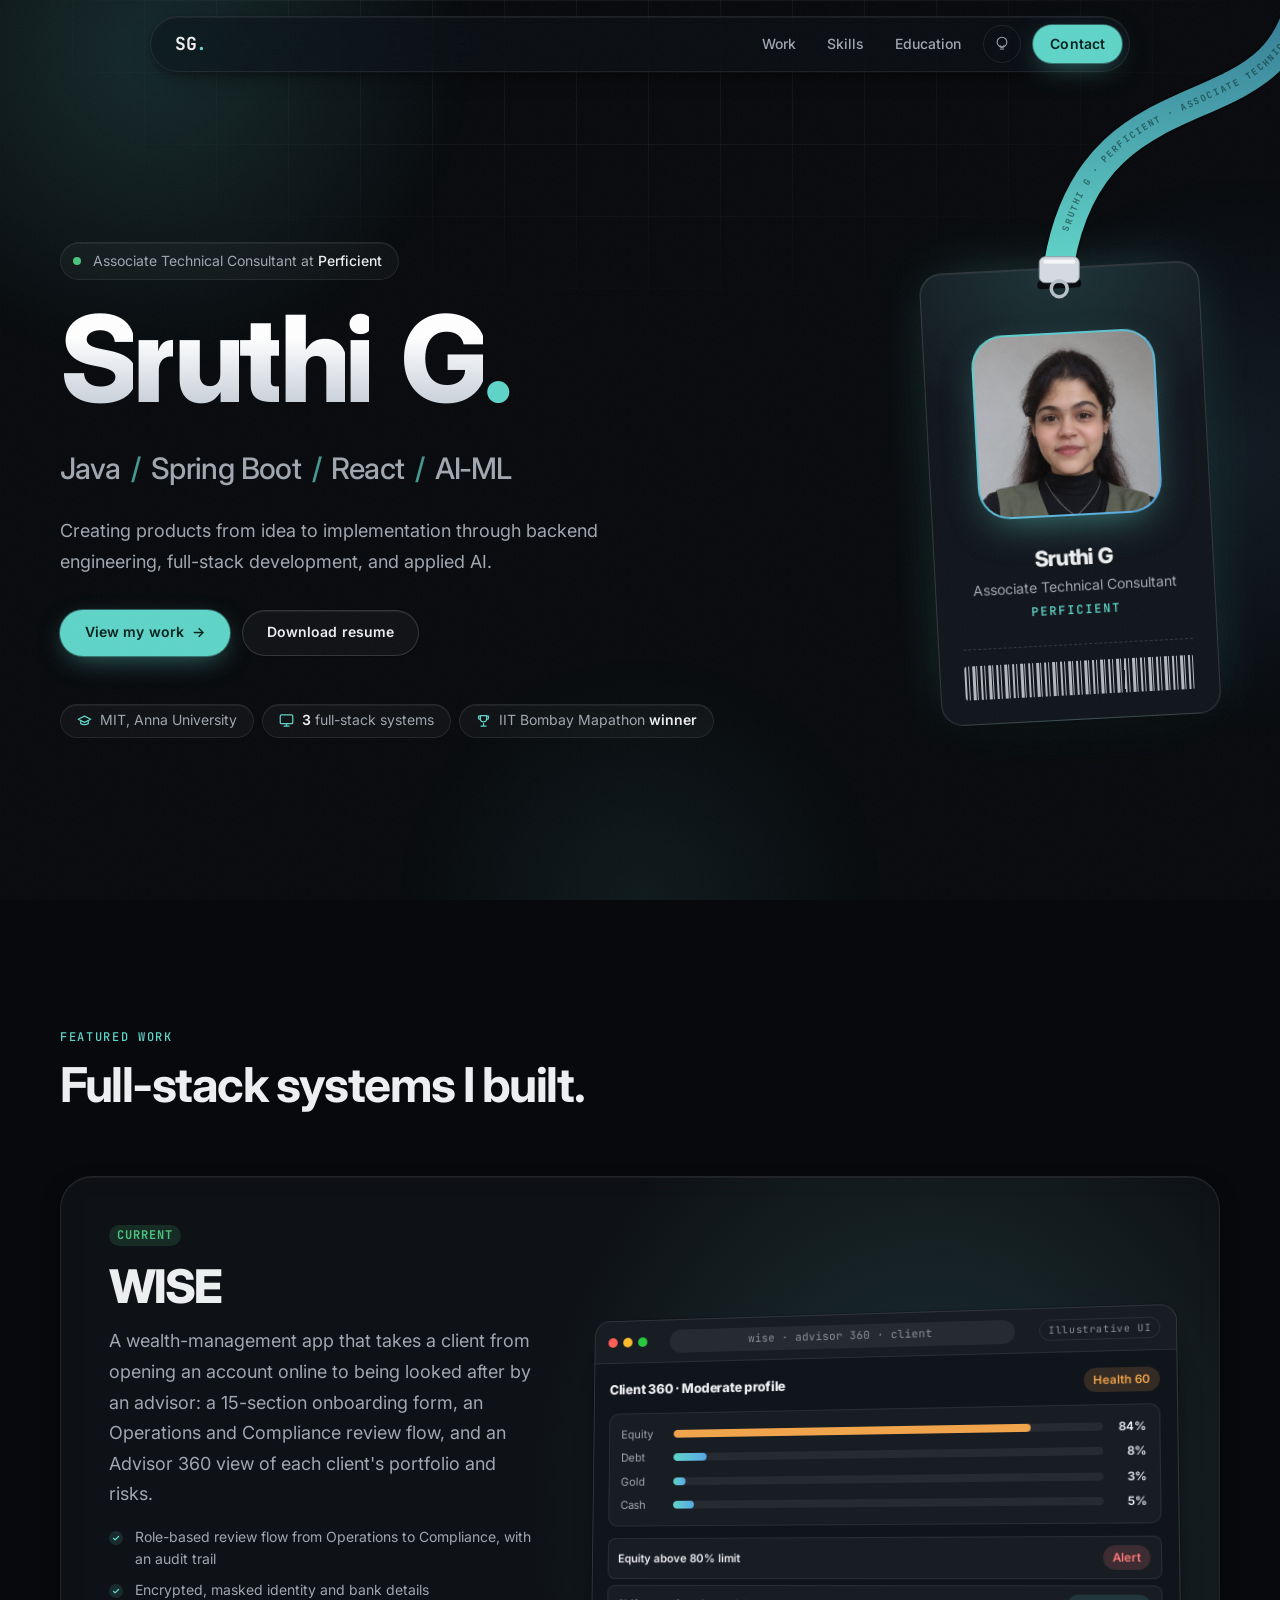
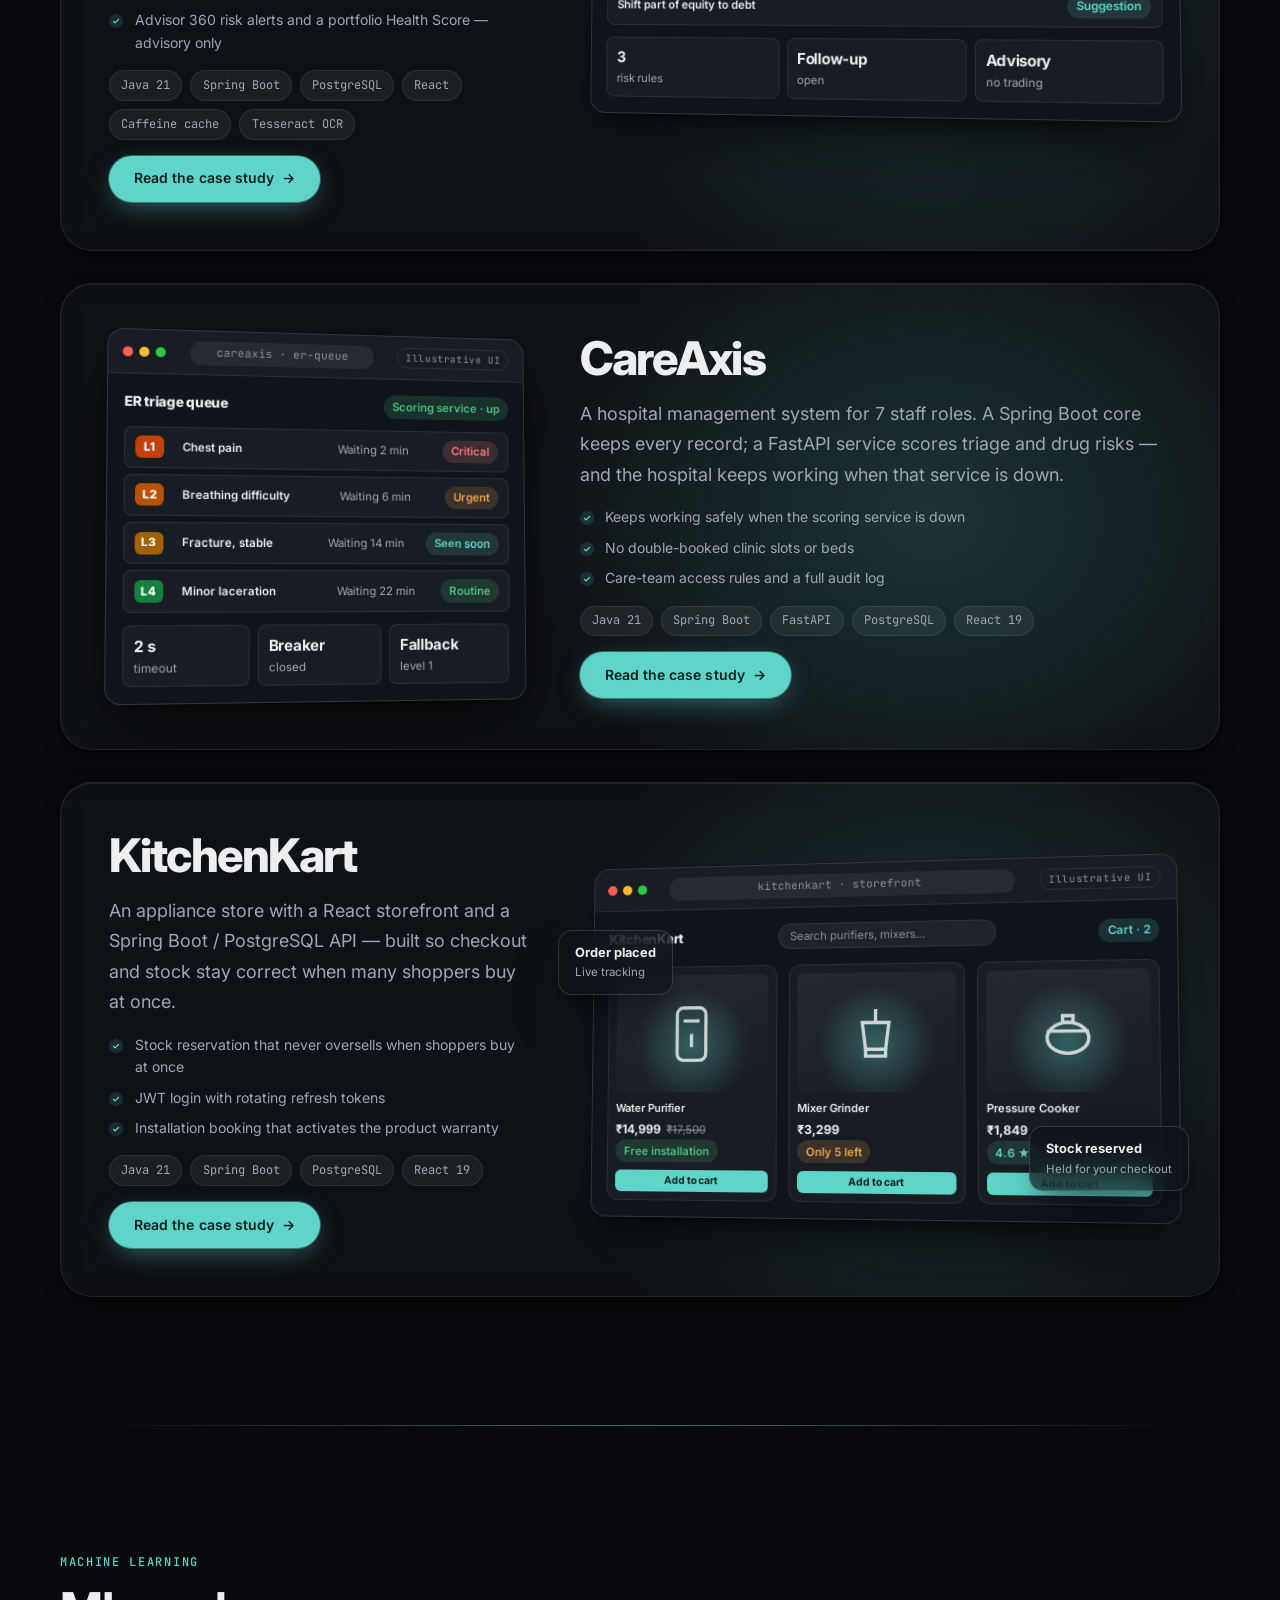
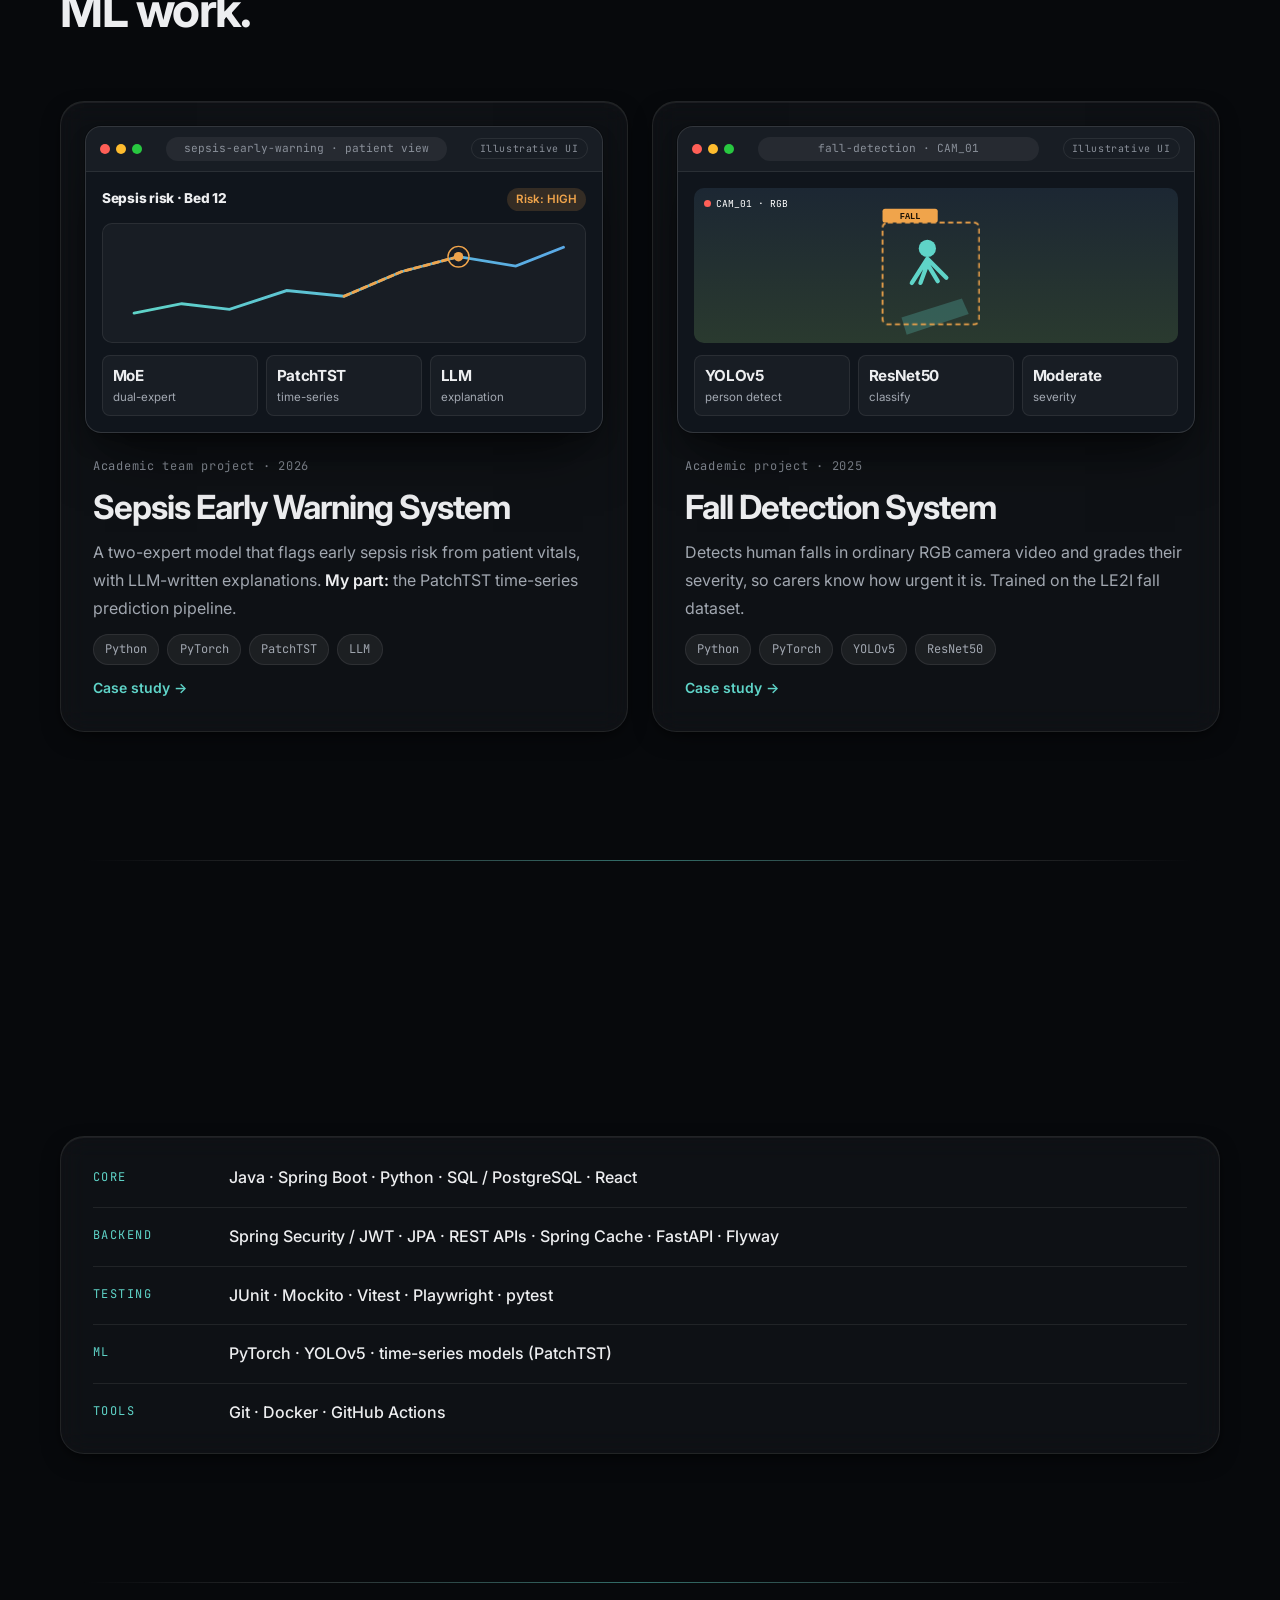
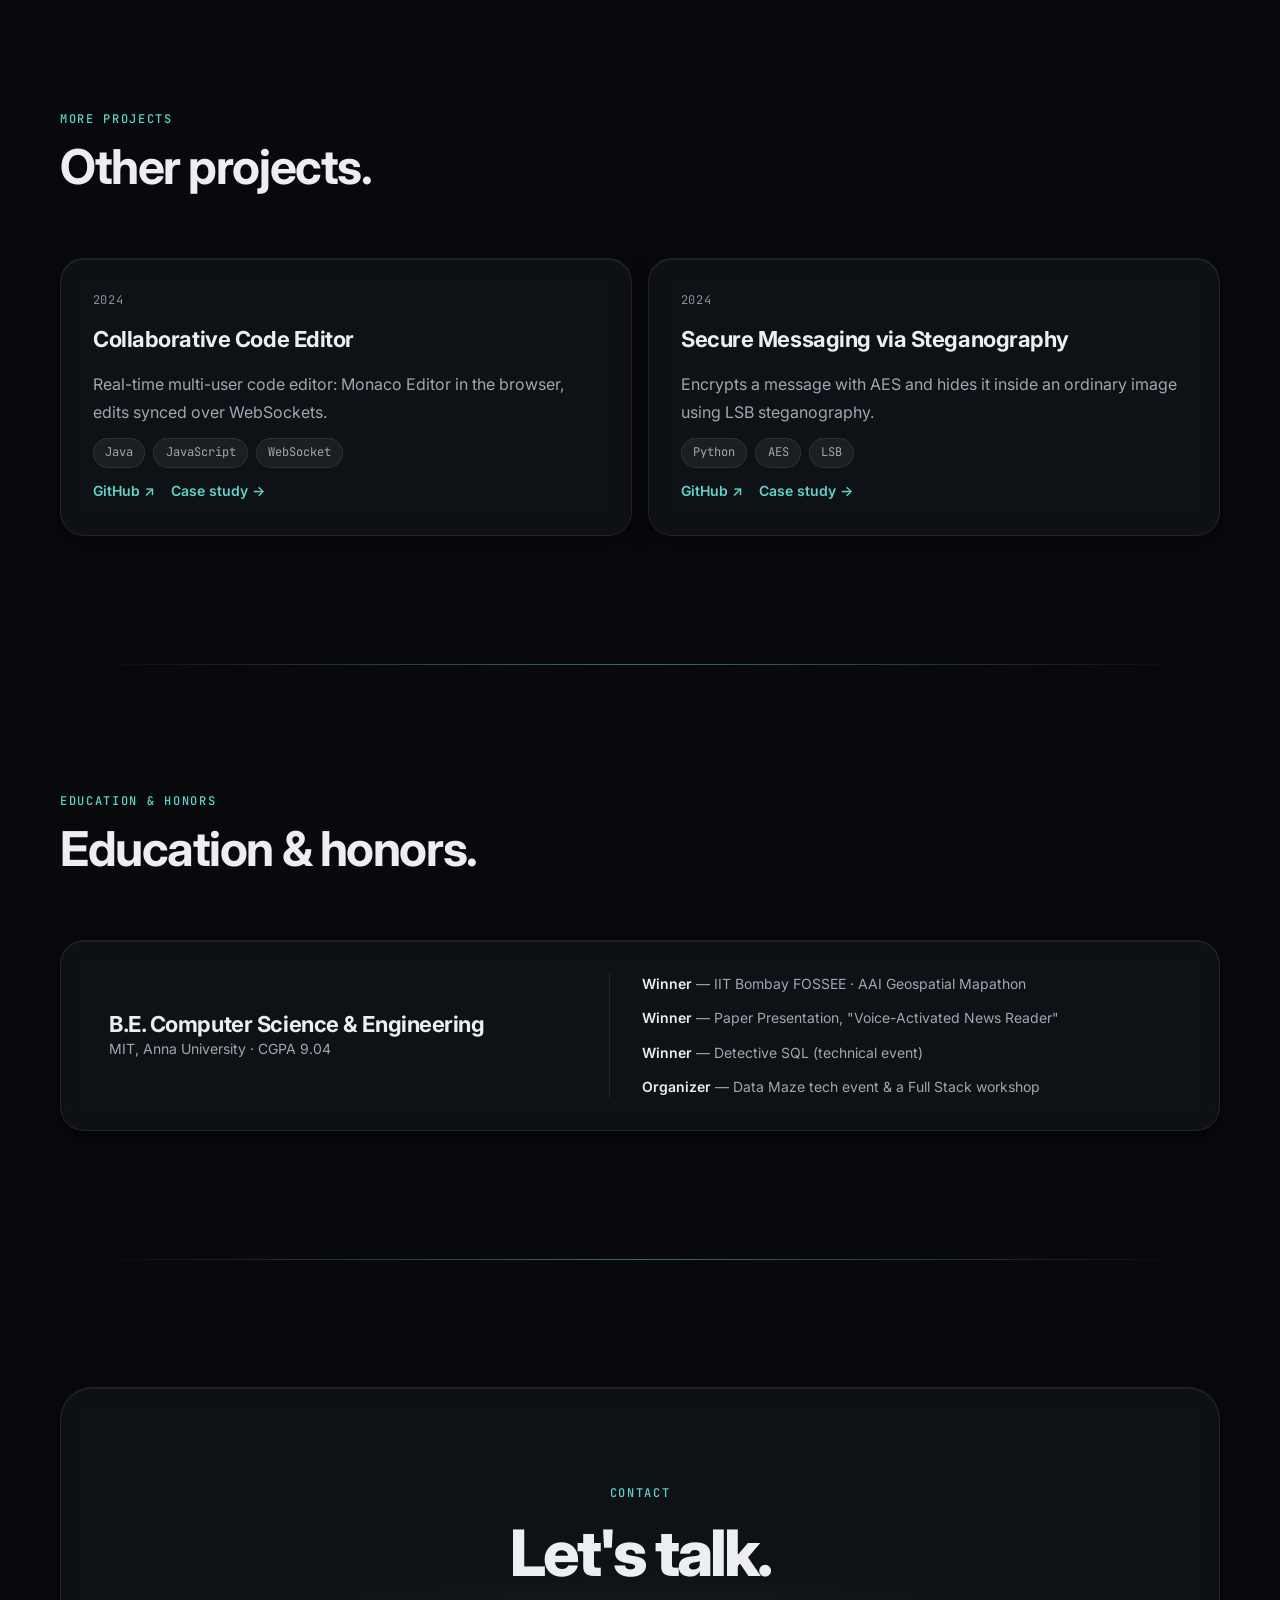
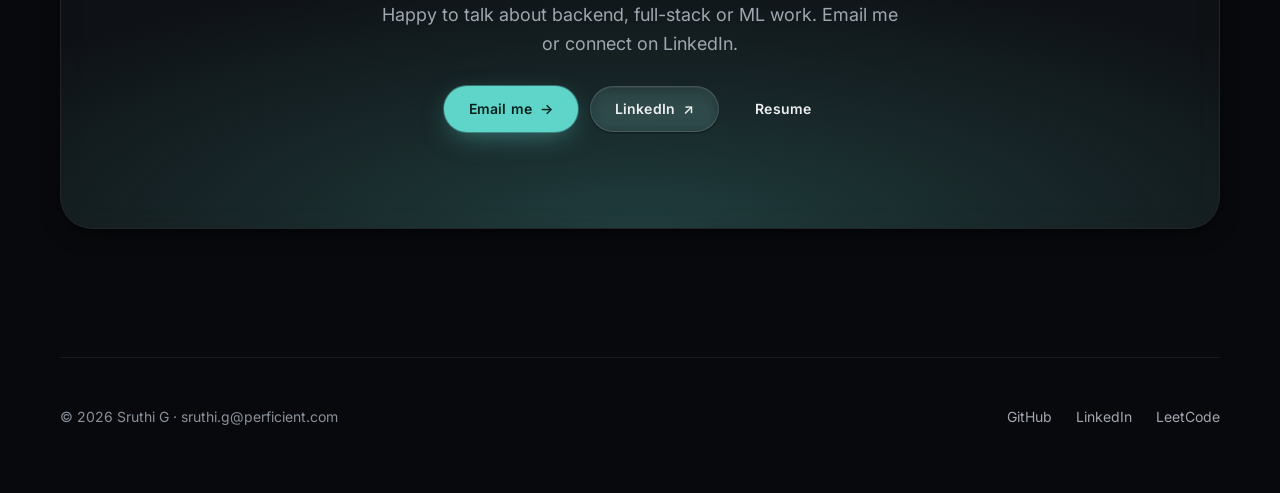
==== index.html @ 29893498 "Add files via upload" ====
<!DOCTYPE html>
<html lang="en">
<head>
  <meta charset="UTF-8" />
  <meta name="viewport" content="width=device-width, initial-scale=1.0" />
  <title>Sruthi G · Associate Technical Consultant</title>
  <meta name="description" content="Sruthi G — Java, Spring Boot and React developer at Perficient, building backend and AI-driven systems. Projects, case studies and resume." />
  <meta name="theme-color" content="#07090c" />
  <link rel="icon" href="data:image/svg+xml,%3Csvg xmlns='http://www.w3.org/2000/svg' viewBox='0 0 64 64'%3E%3Crect width='64' height='64' rx='14' fill='%2307090c'/%3E%3Ctext x='50%25' y='56%25' text-anchor='middle' dominant-baseline='middle' font-family='monospace' font-weight='700' font-size='28' fill='%235fd4c8'%3ESG%3C/text%3E%3C/svg%3E" />
  <!-- Link previews (LinkedIn, WhatsApp, X). Once the site is hosted, make og:image and og:url absolute URLs. -->
  <meta property="og:type" content="website" />
  <meta property="og:title" content="Sruthi G · Associate Technical Consultant" />
  <meta property="og:description" content="Sruthi G — Java, Spring Boot and React developer at Perficient, building backend and AI-driven systems. Projects, case studies and resume." />
  <meta property="og:image" content="og-image.png" />
  <meta name="twitter:card" content="summary_large_image" />
  <script type="application/ld+json">
  {
    "@context": "https://schema.org",
    "@type": "Person",
    "name": "Sruthi G",
    "jobTitle": "Associate Technical Consultant",
    "worksFor": { "@type": "Organization", "name": "Perficient" },
    "alumniOf": "MIT, Anna University",
    "address": { "@type": "PostalAddress", "addressLocality": "Chennai", "addressCountry": "IN" },
    "sameAs": [
      "https://github.com/Sruthi1605",
      "https://www.linkedin.com/in/sruthi-g-430406265/",
      "https://leetcode.com/u/srug_05/"
    ]
  }
  </script>
  <link rel="preconnect" href="https://fonts.googleapis.com" />
  <link rel="preconnect" href="https://fonts.gstatic.com" crossorigin />
  <link href="https://fonts.googleapis.com/css2?family=Inter:wght@400;500;600;700;800&family=JetBrains+Mono:wght@400;500;700&display=swap" rel="stylesheet" />
  <link rel="stylesheet" href="style.css" />
  <script>
    try {
      document.documentElement.dataset.theme = localStorage.getItem('theme') || 'dark';
    } catch (e) {
      document.documentElement.dataset.theme = 'dark';
    }
  </script>
</head>
<body>
  <a class="skip-link" href="#main">Skip to content</a>

  <div class="atmosphere" aria-hidden="true">
    <span class="shape shape-1"></span>
    <span class="shape shape-2"></span>
    <span class="shape shape-3"></span>
    <div class="grid-lines"></div>
  </div>

  <!-- Lanyard cord: drawn by script.js from the top-right corner to the ID card's slot -->
  <svg class="lanyard-cord" id="lanyardCord" aria-hidden="true" focusable="false">
    <defs>
      <linearGradient id="cordGrad" x1="0" y1="0" x2="0" y2="1">
        <stop offset="0%" class="cord-stop-a"/>
        <stop offset="100%" class="cord-stop-b"/>
      </linearGradient>
    </defs>
    <path class="cord-edge" d=""/>
    <path class="cord-band" d=""/>
    <path class="cord-text" id="cordTextPath" d=""/>
    <text class="cord-label"><textPath href="#cordTextPath" startOffset="8%">SRUTHI G · PERFICIENT · ASSOCIATE TECHNICAL CONSULTANT · SRUTHI G · PERFICIENT</textPath></text>
    <g class="cord-clip"><rect x="-20" y="-24" width="40" height="26" rx="6"/><rect class="clip-shine" x="-16" y="-21" width="32" height="4" rx="2"/><circle cx="0" cy="8" r="8"/></g>
  </svg>

  <div class="scroll-progress" id="scrollProgress"></div>

  <header class="nav">
    <a class="nav-logo" href="#home" aria-label="Sruthi G, back to top">SG<span class="accent">.</span></a>
    <nav class="nav-links" aria-label="Main">
      <a href="#work">Work</a>
      <a href="#skills">Skills</a>
      <a href="#education">Education</a>
      <button class="theme-toggle" id="themeToggle" aria-label="Toggle light and dark mode" aria-pressed="false">
        <span class="halo" aria-hidden="true"></span>
        <svg class="bulb" viewBox="0 0 24 24" aria-hidden="true">
          <circle class="glass" cx="12" cy="9.5" r="6.5" />
          <path class="filament" d="M9.5 13.5c.2 1 .6 1.7 1 2.2h3c.4-.5.8-1.2 1-2.2" />
          <rect class="base" x="9.6" y="16" width="4.8" height="1.8" rx="0.6" />
          <rect class="base" x="9" y="18" width="6" height="1.6" rx="0.6" />
        </svg>
      </button>
      <a href="#contact" class="btn btn-sm btn-primary">Contact</a>
    </nav>
  </header>

  <main id="main">

    <!-- ============ HERO ============ -->
    <section id="home" class="hero container" aria-labelledby="hero-name">
      <div class="hero-inner">
        <p class="status-chip"><span class="status-dot" aria-hidden="true"></span><span>Associate Technical Consultant at <strong>Perficient</strong></span></p>
        <h1 class="hero-name" id="hero-name">Sruthi G<span class="accent">.</span></h1>
        <p class="hero-tagline">Java<span class="sep" aria-hidden="true">/</span>Spring Boot<span class="sep" aria-hidden="true">/</span>React<span class="sep" aria-hidden="true">/</span>AI&#8209;ML</p>
        <p class="hero-desc">Creating products from idea to implementation through backend engineering, full-stack development, and applied AI.</p>
        <div class="hero-actions">
          <a href="#work" class="btn btn-primary">View my work <span class="arrow" aria-hidden="true">→</span></a>
          <a href="resume.pdf" class="btn" download>Download resume</a>
        </div>
        <ul class="hero-badges" aria-label="Highlights">
          <li class="badge"><svg viewBox="0 0 24 24" fill="none" stroke="currentColor" stroke-width="2" stroke-linecap="round" stroke-linejoin="round" aria-hidden="true"><path d="M22 10 12 5 2 10l10 5 10-5z"/><path d="M6 12v5c3 2 9 2 12 0v-5"/></svg><span> MIT, Anna University</span></li>
          <li class="badge"><svg viewBox="0 0 24 24" fill="none" stroke="currentColor" stroke-width="2" stroke-linecap="round" stroke-linejoin="round" aria-hidden="true"><rect x="2" y="3" width="20" height="14" rx="2"/><path d="M8 21h8M12 17v4"/></svg><span><strong>3</strong> full-stack systems</span></li>
          <li class="badge"><svg viewBox="0 0 24 24" fill="none" stroke="currentColor" stroke-width="2" stroke-linecap="round" stroke-linejoin="round" aria-hidden="true"><path d="M8 21h8M12 17v4M7 4h10v5a5 5 0 0 1-10 0V4z"/><path d="M17 5h3v2a3 3 0 0 1-3 3M7 5H4v2a3 3 0 0 0 3 3"/></svg><span>IIT Bombay Mapathon <strong>winner</strong></span></li>
        </ul>
      </div>

      <!-- ID card, thrown in from the top-right (desktop) -->
      <div class="id-badge" role="img" aria-label="ID card: Sruthi G, Associate Technical Consultant, Perficient">
        <div class="id-card" aria-hidden="true">
          <span class="id-slot"></span>
          <img class="id-photo" src="profile.jpg" alt="" width="184" height="184" decoding="async" />
          <p class="id-name">Sruthi G</p>
          <p class="id-role">Associate Technical Consultant</p>
          <p class="id-company">Perficient</p>
          <span class="id-divider"></span>
          <span class="id-barcode"></span>
        </div>
      </div>
    </section>

    <!-- ============ FEATURED WORK ============ -->
    <section id="work" class="section container" aria-labelledby="work-title">
      <div class="section-head reveal">
        <span class="eyebrow">Featured work</span>
        <h2 class="section-title" id="work-title">Full-stack systems I built.</h2>
      </div>

      <div class="feature-list">
        <!-- WISE (current) -->
        <article class="card featured reveal">
          <div class="featured-copy">
            <p class="context-line"><span class="now-pill">Current</span></p>
            <h3 class="featured-title">WISE</h3>
            <p class="featured-desc">A wealth-management app that takes a client from opening an account online to being looked after by an advisor: a 15-section onboarding form, an Operations and Compliance review flow, and an Advisor 360 view of each client's portfolio and risks.</p>
            <ul class="check-list">
              <li>Role-based review flow from Operations to Compliance, with an audit trail</li>
              <li>Encrypted, masked identity and bank details</li>
              <li>Advisor 360 risk alerts and a portfolio Health Score — advisory only</li>
            </ul>
            <ul class="tag-list" aria-label="Tech stack">
              <li class="tag">Java 21</li><li class="tag">Spring Boot</li><li class="tag">PostgreSQL</li><li class="tag">React</li><li class="tag">Caffeine cache</li><li class="tag">Tesseract OCR</li>
            </ul>
            <div class="project-actions">
              <a href="case-studies/wise.html" class="btn btn-primary" aria-label="Case study: WISE">Read the case study <span class="arrow" aria-hidden="true">→</span></a>
              </div>
          </div>
          <div class="showcase-visual">
            <div class="window" role="img" aria-label="Illustration of WISE Advisor 360: a client's health score, asset mix, a risk alert and a suggestion">
              <div class="window-bar"><div class="window-dots"><span></span><span></span><span></span></div><div class="window-url">wise · advisor 360 · client</div><span class="illus">Illustrative UI</span></div>
              <div class="window-body" aria-hidden="true">
                <div class="ui-row"><span class="ui-logo">Client 360 · Moderate profile</span><span class="ui-pill warn">Health 60</span></div>
                <div class="ui-bars">
                  <div class="ui-bar"><span>Equity</span><i><b class="warn" style="width:84%"></b></i><em>84%</em></div>
                  <div class="ui-bar"><span>Debt</span><i><b style="width:8%"></b></i><em>8%</em></div>
                  <div class="ui-bar"><span>Gold</span><i><b style="width:3%"></b></i><em>3%</em></div>
                  <div class="ui-bar"><span>Cash</span><i><b style="width:5%"></b></i><em>5%</em></div>
                </div>
                <div class="ui-table">
                  <div class="ui-tr ui-tr2"><b>Equity above 80% limit</b><span class="ui-pill danger">Alert</span></div>
                  <div class="ui-tr ui-tr2"><b>Shift part of equity to debt</b><span class="ui-pill">Suggestion</span></div>
                </div>
                <div class="ui-kpis">
                  <div class="ui-kpi"><b>3</b>risk rules</div>
                  <div class="ui-kpi"><b>Follow-up</b>open</div>
                  <div class="ui-kpi"><b>Advisory</b>no trading</div>
                </div>
              </div>
            </div>
          </div>
        </article>

        <!-- CareAxis -->
        <article class="card featured featured-flip reveal">
          <div class="featured-copy">
            
            <h3 class="featured-title">CareAxis</h3>
            <p class="featured-desc">A hospital management system for 7 staff roles. A Spring Boot core keeps every record; a FastAPI service scores triage and drug risks — and the hospital keeps working when that service is down.</p>
            <ul class="check-list">
              <li>Keeps working safely when the scoring service is down</li>
              <li>No double-booked clinic slots or beds</li>
              <li>Care-team access rules and a full audit log</li>
            </ul>
            <ul class="tag-list" aria-label="Tech stack">
              <li class="tag">Java 21</li><li class="tag">Spring Boot</li><li class="tag">FastAPI</li><li class="tag">PostgreSQL</li><li class="tag">React 19</li>
            </ul>
            <div class="project-actions">
              <a href="case-studies/careaxis.html" class="btn btn-primary" aria-label="Case study: CareAxis">Read the case study <span class="arrow" aria-hidden="true">→</span></a>
              </div>
          </div>
          <div class="showcase-visual">
            <div class="window" role="img" aria-label="Illustration of the CareAxis ER triage queue with patients ordered by triage level">
              <div class="window-bar"><div class="window-dots"><span></span><span></span><span></span></div><div class="window-url">careaxis · er-queue</div><span class="illus">Illustrative UI</span></div>
              <div class="window-body" aria-hidden="true">
                <div class="ui-row"><span class="ui-logo">ER triage queue</span><span class="ui-pill ok">Scoring service · up</span></div>
                <div class="ui-table">
                  <div class="ui-tr"><span class="lvl lvl-1">L1</span><b>Chest pain</b><span>Waiting 2 min</span><span class="ui-pill danger">Critical</span></div>
                  <div class="ui-tr"><span class="lvl lvl-2">L2</span><b>Breathing difficulty</b><span>Waiting 6 min</span><span class="ui-pill warn">Urgent</span></div>
                  <div class="ui-tr"><span class="lvl lvl-3">L3</span><b>Fracture, stable</b><span>Waiting 14 min</span><span class="ui-pill">Seen soon</span></div>
                  <div class="ui-tr"><span class="lvl lvl-4">L4</span><b>Minor laceration</b><span>Waiting 22 min</span><span class="ui-pill ok">Routine</span></div>
                </div>
                <div class="ui-kpis">
                  <div class="ui-kpi"><b>2 s</b>timeout</div>
                  <div class="ui-kpi"><b>Breaker</b>closed</div>
                  <div class="ui-kpi"><b>Fallback</b>level 1</div>
                </div>
              </div>
            </div>
          </div>
        </article>

        <!-- KitchenKart -->
        <article class="card featured reveal">
          <div class="featured-copy">
            
            <h3 class="featured-title">KitchenKart</h3>
            <p class="featured-desc">An appliance store with a React storefront and a Spring Boot / PostgreSQL API — built so checkout and stock stay correct when many shoppers buy at once.</p>
            <ul class="check-list">
              <li>Stock reservation that never oversells when shoppers buy at once</li>
              <li>JWT login with rotating refresh tokens</li>
              <li>Installation booking that activates the product warranty</li>
            </ul>
            <ul class="tag-list" aria-label="Tech stack">
              <li class="tag">Java 21</li><li class="tag">Spring Boot</li><li class="tag">PostgreSQL</li><li class="tag">React 19</li>
            </ul>
            <div class="project-actions">
              <a href="case-studies/kitchenkart.html" class="btn btn-primary" aria-label="Case study: KitchenKart">Read the case study <span class="arrow" aria-hidden="true">→</span></a>
              </div>
          </div>
          <div class="showcase-visual">
            <div class="window" role="img" aria-label="Illustration of the KitchenKart storefront: product grid with prices, search and cart">
            <div class="window-bar"><div class="window-dots"><span></span><span></span><span></span></div><div class="window-url">kitchenkart · storefront</div><span class="illus">Illustrative UI</span></div>
            <div class="window-body" aria-hidden="true">
              <div class="ui-row">
                <span class="ui-logo">KitchenKart</span>
                <span class="ui-search">Search purifiers, mixers…</span>
                <span class="ui-pill" data-cart="2">Cart · 2</span>
              </div>
              <div class="ui-products">
                <div class="ui-product">
                  <div class="ui-img"><svg viewBox="0 0 40 40" fill="none" stroke="currentColor" stroke-width="2"><rect x="11" y="4" width="18" height="32" rx="4"/><path d="M15 12h10M20 20v8"/></svg></div>
                  <div class="ui-name">Water Purifier</div>
                  <div class="ui-price"><b>₹14,999</b><s>₹17,500</s></div>
                  <span class="ui-pill ok">Free installation</span>
                  <div class="ui-btn">Add to cart</div>
                </div>
                <div class="ui-product">
                  <div class="ui-img"><svg viewBox="0 0 40 40" fill="none" stroke="currentColor" stroke-width="2"><path d="M12 14h16l-2 16H14z"/><path d="M14 30h12v4H14zM20 6v8"/></svg></div>
                  <div class="ui-name">Mixer Grinder</div>
                  <div class="ui-price"><b>₹3,299</b></div>
                  <span class="ui-pill warn">Only 5 left</span>
                  <div class="ui-btn">Add to cart</div>
                </div>
                <div class="ui-product">
                  <div class="ui-img"><svg viewBox="0 0 40 40" fill="none" stroke="currentColor" stroke-width="2"><ellipse cx="20" cy="24" rx="12" ry="9"/><path d="M8 20h24M17 11h6v4h-6z"/></svg></div>
                  <div class="ui-name">Pressure Cooker</div>
                  <div class="ui-price"><b>₹1,849</b></div>
                  <span class="ui-pill">4.6 ★</span>
                  <div class="ui-btn">Add to cart</div>
                </div>
              </div>
            </div>
          </div>
            <div class="ui-float f1" aria-hidden="true"><b>Stock reserved</b>Held for your checkout</div>
            <div class="ui-float f2" aria-hidden="true"><b>Order placed</b>Live tracking</div>
          </div>
        </article>
      </div>
    </section>

    <!-- ============ ML WORK ============ -->
    <section id="ml" class="section container" aria-labelledby="ml-title">
      <div class="section-head reveal">
        <span class="eyebrow">Machine learning</span>
        <h2 class="section-title" id="ml-title">ML work.</h2>
      </div>
      <div class="ml-grid">
        <article class="card lift ml-card reveal">
          <div class="ml-visual"><div class="window" role="img" aria-label="Illustration of the sepsis early-warning dashboard: rising risk curve flagged high, with an LLM explanation">
              <div class="window-bar"><div class="window-dots"><span></span><span></span><span></span></div><div class="window-url">sepsis-early-warning · patient view</div><span class="illus">Illustrative UI</span></div>
              <div class="window-body" aria-hidden="true">
                <div class="ui-row"><span class="ui-logo">Sepsis risk · Bed 12</span><span class="ui-pill warn">Risk: HIGH</span></div>
                <div class="ui-chart">
                  <svg viewBox="0 0 480 100" preserveAspectRatio="none">
                    <defs>
                      <linearGradient id="gSep" x1="0" y1="0" x2="1" y2="0">
                        <stop offset="0%" style="stop-color:var(--accent)"/>
                        <stop offset="100%" style="stop-color:var(--accent-2)"/>
                      </linearGradient>
                    </defs>
                    <path d="M20 82 L70 72 L120 78 L180 58 L240 64 L300 38 L360 22 L420 32 L470 12" fill="none" stroke="url(#gSep)" stroke-width="3" stroke-linecap="round"/>
                    <path d="M240 64 L300 38 L360 22" fill="none" style="stroke:var(--warn)" stroke-width="3" stroke-linecap="round" stroke-dasharray="6 4"/>
                    <circle cx="360" cy="22" r="5" style="fill:var(--warn)"/>
                    <circle cx="360" cy="22" r="11" fill="none" style="stroke:var(--warn)" stroke-width="1.5" opacity=".5"/>
                  </svg>
                </div>
                <div class="ui-kpis">
                  <div class="ui-kpi"><b>MoE</b>dual-expert</div>
                  <div class="ui-kpi"><b>PatchTST</b>time-series</div>
                  <div class="ui-kpi"><b>LLM</b>explanation</div>
                </div>
              </div>
            </div></div>
          <div class="ml-copy">
            <p class="context-line">Academic team project · 2026</p>
            <h3 class="project-title">Sepsis Early Warning System</h3>
            <p class="project-desc">A two-expert model that flags early sepsis risk from patient vitals, with LLM-written explanations. <strong>My part:</strong> the PatchTST time-series prediction pipeline.</p>
            <ul class="tag-list" aria-label="Tech stack"><li class="tag">Python</li><li class="tag">PyTorch</li><li class="tag">PatchTST</li><li class="tag">LLM</li></ul>
            <a class="text-link" href="case-studies/sepsis-early-warning.html" aria-label="Case study: Sepsis Early Warning System">Case study <span class="arrow" aria-hidden="true">→</span></a>
          </div>
        </article>
        <article class="card lift ml-card reveal" style="--d:0.08s">
          <div class="ml-visual"><div class="window" role="img" aria-label="Illustration of the fall-detection monitor: camera frame with a detected fall and its severity">
              <div class="window-bar"><div class="window-dots"><span></span><span></span><span></span></div><div class="window-url">fall-detection · CAM_01</div><span class="illus">Illustrative UI</span></div>
              <div class="window-body" aria-hidden="true">
                <div class="ui-frame">
                  <span class="rec"><i></i>CAM_01 · RGB</span>
                  <svg viewBox="0 0 320 180">
                    <path d="M120 150 l70 -22 8 18 -72 24 z" fill="#5fd4c8" opacity=".25"/>
                    <circle cx="150" cy="70" r="10" fill="#5fd4c8"/>
                    <path d="M150 82 l-18 28 M150 82 l22 22 M150 88 l-8 22 M150 88 l12 20" stroke="#5fd4c8" stroke-width="5" stroke-linecap="round"/>
                    <rect x="98" y="40" width="112" height="118" rx="6" fill="none" stroke="#f0a44b" stroke-width="2" stroke-dasharray="6 4"/>
                    <rect x="98" y="24" width="64" height="16" rx="3" fill="#f0a44b"/>
                    <text x="130" y="36" fill="#1b1206" font-family="monospace" font-size="10" text-anchor="middle" font-weight="700">FALL</text>
                  </svg>
                </div>
                <div class="ui-kpis">
                  <div class="ui-kpi"><b>YOLOv5</b>person detect</div>
                  <div class="ui-kpi"><b>ResNet50</b>classify</div>
                  <div class="ui-kpi"><b>Moderate</b>severity</div>
                </div>
              </div>
            </div></div>
          <div class="ml-copy">
            <p class="context-line">Academic project · 2025</p>
            <h3 class="project-title">Fall Detection System</h3>
            <p class="project-desc">Detects human falls in ordinary RGB camera video and grades their severity, so carers know how urgent it is. Trained on the LE2I fall dataset.</p>
            <ul class="tag-list" aria-label="Tech stack"><li class="tag">Python</li><li class="tag">PyTorch</li><li class="tag">YOLOv5</li><li class="tag">ResNet50</li></ul>
            <a class="text-link" href="case-studies/fall-detection.html" aria-label="Case study: Fall Detection System">Case study <span class="arrow" aria-hidden="true">→</span></a>
          </div>
        </article>
      </div>
    </section>

    <!-- ============ SKILLS ============ -->
    <section id="skills" class="section container" aria-labelledby="skills-title">
      <div class="section-head reveal">
        <span class="eyebrow">Skills</span>
        <h2 class="section-title" id="skills-title">What I work with.</h2>
      </div>
      <dl class="card skills-lines reveal">
        <div><dt>Core</dt><dd>Java · Spring Boot · Python · SQL / PostgreSQL · React</dd></div>
        <div><dt>Backend</dt><dd>Spring Security / JWT · JPA · REST APIs · Spring Cache · FastAPI · Flyway</dd></div>
        <div><dt>Testing</dt><dd>JUnit · Mockito · Vitest · Playwright · pytest</dd></div>
        <div><dt>ML</dt><dd>PyTorch · YOLOv5 · time-series models (PatchTST)</dd></div>
        <div><dt>Tools</dt><dd>Git · Docker · GitHub Actions</dd></div>
      </dl>
    </section>

    <!-- ============ OTHER PROJECTS ============ -->
    <section id="other" class="section container" aria-labelledby="other-title">
      <div class="section-head reveal">
        <span class="eyebrow">More projects</span>
        <h2 class="section-title" id="other-title">Other projects.</h2>
      </div>
      <div class="other-grid">
        <article class="card lift mini-card reveal">
          <p class="context-line">2024</p>
          <h3 class="mini-title">Collaborative Code Editor</h3>
          <p class="project-desc">Real-time multi-user code editor: Monaco Editor in the browser, edits synced over WebSockets.</p>
          <ul class="tag-list" aria-label="Tech stack"><li class="tag">Java</li><li class="tag">JavaScript</li><li class="tag">WebSocket</li></ul>
          <div class="project-actions">
            <a class="text-link" href="https://github.com/Sruthi1605/Collaborative-Code-Editor" target="_blank" rel="noopener" aria-label="Collaborative Code Editor source code on GitHub">GitHub <span class="arrow" aria-hidden="true">↗</span></a>
            <a class="text-link" href="case-studies/collaborative-code-editor.html" aria-label="Case study: Collaborative Code Editor">Case study <span class="arrow" aria-hidden="true">→</span></a>
          </div>
        </article>
        <article class="card lift mini-card reveal" style="--d:0.08s">
          <p class="context-line">2024</p>
          <h3 class="mini-title">Secure Messaging via Steganography</h3>
          <p class="project-desc">Encrypts a message with AES and hides it inside an ordinary image using LSB steganography.</p>
          <ul class="tag-list" aria-label="Tech stack"><li class="tag">Python</li><li class="tag">AES</li><li class="tag">LSB</li></ul>
          <div class="project-actions">
            <a class="text-link" href="https://github.com/Sruthi1605/Steganography-Tool" target="_blank" rel="noopener" aria-label="Secure Messaging via Steganography source code on GitHub">GitHub <span class="arrow" aria-hidden="true">↗</span></a>
            <a class="text-link" href="case-studies/secure-messaging.html" aria-label="Case study: Secure Messaging via Steganography">Case study <span class="arrow" aria-hidden="true">→</span></a>
          </div>
        </article>
      </div>
    </section>

    <!-- ============ EDUCATION & HONORS ============ -->
    <section id="education" class="section container" aria-labelledby="edu-title">
      <div class="section-head reveal">
        <span class="eyebrow">Education &amp; honors</span>
        <h2 class="section-title" id="edu-title">Education &amp; honors.</h2>
      </div>
      <div class="card edu-card reveal">
        <div class="edu-degree">
          <div>
            <h3 class="card-title">B.E. Computer Science &amp; Engineering</h3>
            <p class="card-text">MIT, Anna University · CGPA 9.04</p>
          </div>
        </div>
        <ul class="honor-list">
          <li><strong>Winner</strong> — IIT Bombay FOSSEE · AAI Geospatial Mapathon</li>
          <li><strong>Winner</strong> — Paper Presentation, "Voice-Activated News Reader"</li>
          <li><strong>Winner</strong> — Detective SQL (technical event)</li>
          <li><strong>Organizer</strong> — Data Maze tech event &amp; a Full Stack workshop</li>
        </ul>
      </div>
    </section>

    <!-- ============ CONTACT ============ -->
    <section id="contact" class="section container" aria-labelledby="contact-title">
      <div class="card contact-card reveal">
        <span class="eyebrow">Contact</span>
        <h2 class="contact-big" id="contact-title">Let's talk.</h2>
        <p class="contact-text">Happy to talk about backend, full-stack or ML work. Email me or connect on LinkedIn.</p>
        <div class="contact-actions">
          <a class="btn btn-primary" href="mailto:sruthi.g@perficient.com">Email me <span class="arrow" aria-hidden="true">→</span></a>
          <a class="btn" href="https://www.linkedin.com/in/sruthi-g-430406265/" target="_blank" rel="noopener">LinkedIn <span class="arrow" aria-hidden="true">↗</span></a>
          <a class="btn btn-ghost" href="resume.pdf" download>Resume</a>
        </div>
      </div>
    </section>
  </main>

  <footer class="footer">
    <p>© 2026 Sruthi G · sruthi.g@perficient.com</p>
    <div class="footer-links">
      <a href="https://github.com/Sruthi1605" target="_blank" rel="noopener">GitHub</a>
      <a href="https://www.linkedin.com/in/sruthi-g-430406265/" target="_blank" rel="noopener">LinkedIn</a>
      <a href="https://leetcode.com/u/srug_05/" target="_blank" rel="noopener">LeetCode</a>
    </div>
  </footer>

  <button class="to-top" id="toTop" aria-label="Back to top">↑</button>

  <script src="script.js"></script>
</body>
</html>
---- style.css ----
/* ==========================================================================
   Sruthi G — Portfolio design system
   Dark-first premium theme; editorial light theme on the toggle.
   Sections: 1 tokens · 2 base · 3 atmosphere · 4 primitives (buttons, cards,
   badges) · 5 nav · 6 hero · 7 metrics · 8 bento (about) · 9 timeline ·
   10 featured project · 11 project showcases · 12 product mockups ·
   13 skills · 14 honors · 15 contact & footer · 16 case studies ·
   17 motion · 18 responsive · 19 accessibility
   ========================================================================== */

/* ---------- 1. Tokens ---------- */
:root{
  color-scheme: dark;

  /* Colour — dark (default) */
  --bg: #07090c;
  --bg-elev: #0d1117;
  --surface: rgba(255, 255, 255, 0.035);
  --surface-strong: rgba(255, 255, 255, 0.06);
  --surface-solid: #10151c;
  --border: rgba(255, 255, 255, 0.08);
  --border-strong: rgba(255, 255, 255, 0.14);
  --text: #edeef0;
  --muted: #a1a7b0;
  --subtle: #8a909a;
  --accent: #5fd4c8;
  --accent-rgb: 95, 212, 200;
  --accent-2: #8b9cff;
  --accent-2-rgb: 139, 156, 255;
  --accent-ink: #04201d;
  --ok: #4cc27e;
  --ok-rgb: 76, 194, 126;
  --warn: #f0a44b;
  --warn-rgb: 240, 164, 75;
  --danger: #ff7a7a;
  --nav-bg: rgba(13, 17, 23, 0.6);
  --shadow-sm: 0 1px 2px rgba(0, 0, 0, 0.4);
  --shadow-md: 0 8px 24px -8px rgba(0, 0, 0, 0.6), 0 2px 6px rgba(0, 0, 0, 0.3);
  --shadow-lg: 0 30px 60px -20px rgba(0, 0, 0, 0.7), 0 12px 24px -12px rgba(0, 0, 0, 0.5);
  --inner-highlight: inset 0 1px 0 rgba(255, 255, 255, 0.06);
  --noise-opacity: 0.045;

  /* Type */
  --font-sans: 'Inter', system-ui, -apple-system, 'Segoe UI', sans-serif;
  --font-mono: 'JetBrains Mono', ui-monospace, monospace;
  --fs-xs: 0.75rem;
  --fs-sm: 0.875rem;
  --fs-base: 1rem;
  --fs-md: 1.125rem;
  --fs-lg: 1.375rem;
  --fs-xl: clamp(1.6rem, 2.6vw, 2.1rem);
  --fs-2xl: clamp(2rem, 4vw, 3rem);
  --fs-display: clamp(3.4rem, 10vw, 7.5rem);

  /* Space (4px base) */
  --s-1: 0.25rem;
  --s-2: 0.5rem;
  --s-3: 0.75rem;
  --s-4: 1rem;
  --s-5: 1.5rem;
  --s-6: 2rem;
  --s-7: 3rem;
  --s-8: 4rem;
  --s-9: 6rem;
  --s-10: 8rem;

  /* Shape & motion */
  --r-sm: 10px;
  --r-md: 16px;
  --r-lg: 24px;
  --r-pill: 999px;
  --ease-out: cubic-bezier(0.16, 1, 0.3, 1);
  --dur: 0.5s;
  --container: 1160px;
}

html[data-theme='light']{
  color-scheme: light;
  --bg: #f7f5f0;
  --bg-elev: #efebe3;
  --surface: rgba(255, 253, 249, 0.72);
  --surface-strong: rgba(255, 253, 249, 0.92);
  --surface-solid: #fffdf9;
  --border: rgba(22, 24, 29, 0.1);
  --border-strong: rgba(22, 24, 29, 0.18);
  --text: #16181d;
  --muted: #565b65;
  --subtle: #5f646e;
  --accent: #0f6b6b;
  --accent-rgb: 15, 107, 107;
  --accent-2: #3d4f7a;
  --accent-2-rgb: 61, 79, 122;
  --accent-ink: #f7f5f0;
  --ok: #2e7d4f;
  --ok-rgb: 46, 125, 79;
  --warn: #b45309;
  --warn-rgb: 180, 83, 9;
  --danger: #b42318;
  --nav-bg: rgba(247, 245, 240, 0.72);
  --shadow-sm: 0 1px 2px rgba(22, 24, 29, 0.06);
  --shadow-md: 0 10px 30px -12px rgba(22, 24, 29, 0.18), 0 2px 6px rgba(22, 24, 29, 0.05);
  --shadow-lg: 0 30px 60px -24px rgba(22, 24, 29, 0.25), 0 10px 20px -10px rgba(22, 24, 29, 0.08);
  --inner-highlight: inset 0 1px 0 rgba(255, 255, 255, 0.7);
  --noise-opacity: 0.035;
}

/* ---------- 2. Base ---------- */
*,
*::before,
*::after{
  box-sizing: border-box;
  margin: 0;
  padding: 0;
}

html{
  scroll-behavior: smooth;
  scroll-padding-top: 96px;
  -webkit-text-size-adjust: 100%;
}

body{
  font-family: var(--font-sans);
  font-size: var(--fs-base);
  line-height: 1.6;
  color: var(--text);
  background: var(--bg);
  -webkit-font-smoothing: antialiased;
  text-rendering: optimizeLegibility;
  transition: background-color 0.4s ease, color 0.4s ease;
  overflow-x: hidden;
}

img,
svg{
  display: block;
  max-width: 100%;
}

a{
  color: var(--accent);
  text-decoration: none;
}

a:hover{
  text-decoration: underline;
  text-underline-offset: 3px;
}

strong{
  color: var(--text);
  font-weight: 600;
}

ul,
ol{
  list-style: none;
}

button{
  font: inherit;
  color: inherit;
}

::selection{
  background: rgba(var(--accent-rgb), 0.3);
  color: var(--text);
}

.container{
  width: min(100% - 2.5rem, var(--container));
  margin-inline: auto;
}

.accent{
  color: var(--accent);
}

/* ---------- 3. Atmosphere: floating shapes, grid, noise ---------- */
.atmosphere{
  position: fixed;
  inset: 0;
  z-index: -1;
  overflow: hidden;
  pointer-events: none;
}

.shape{
  position: absolute;
  border-radius: 50%;
  will-change: transform;
}

.shape-1{
  width: 52vmax;
  height: 52vmax;
  top: -22vmax;
  left: -14vmax;
  background: radial-gradient(circle, rgba(var(--accent-rgb), 0.16), transparent 68%);
  animation: float-a 28s ease-in-out infinite alternate;
}

.shape-2{
  width: 46vmax;
  height: 46vmax;
  top: 18%;
  right: -20vmax;
  background: radial-gradient(circle, rgba(var(--accent-2-rgb), 0.14), transparent 68%);
  animation: float-b 34s ease-in-out infinite alternate;
}

.shape-3{
  width: 40vmax;
  height: 40vmax;
  bottom: -20vmax;
  left: 30%;
  background: radial-gradient(circle, rgba(var(--accent-rgb), 0.08), transparent 68%);
  animation: float-a 40s ease-in-out infinite alternate-reverse;
}

html[data-theme='light'] .shape-1{ background: radial-gradient(circle, rgba(var(--accent-rgb), 0.1), transparent 68%); }
html[data-theme='light'] .shape-2{ background: radial-gradient(circle, rgba(var(--accent-2-rgb), 0.07), transparent 68%); }
html[data-theme='light'] .shape-3{ background: radial-gradient(circle, rgba(var(--accent-rgb), 0.05), transparent 68%); }

@keyframes float-a {
  to { transform: translate3d(6vmax, 5vmax, 0) scale(1.06); }
}

@keyframes float-b {
  to { transform: translate3d(-7vmax, 4vmax, 0) scale(0.95); }
}

.grid-lines{
  position: absolute;
  inset: 0;
  background-image:
    linear-gradient(to right, var(--border) 1px, transparent 1px),
    linear-gradient(to bottom, var(--border) 1px, transparent 1px);
  background-size: 72px 72px;
  mask-image: radial-gradient(ellipse 70% 50% at 50% 0%, #000 30%, transparent 75%);
  -webkit-mask-image: radial-gradient(ellipse 70% 50% at 50% 0%, #000 30%, transparent 75%);
  opacity: 0.6;
}

/* Fine film-grain noise: inline SVG, no network request */
body::after{
  content: '';
  position: fixed;
  inset: 0;
  z-index: 100;
  pointer-events: none;
  opacity: var(--noise-opacity);
  background-image: url("data:image/svg+xml,%3Csvg xmlns='http://www.w3.org/2000/svg' width='160' height='160'%3E%3Cfilter id='n'%3E%3CfeTurbulence type='fractalNoise' baseFrequency='0.9' numOctaves='3' stitchTiles='stitch'/%3E%3CfeColorMatrix values='0 0 0 0 0.5 0 0 0 0 0.5 0 0 0 0 0.5 0 0 0 1 0'/%3E%3C/filter%3E%3Crect width='100%25' height='100%25' filter='url(%23n)'/%3E%3C/svg%3E");
}

/* ---------- 4. Primitives ---------- */

/* Buttons */
.btn{
  --btn-bg: var(--surface);
  --btn-fg: var(--text);
  --btn-border: var(--border-strong);
  position: relative;
  display: inline-flex;
  align-items: center;
  justify-content: center;
  gap: var(--s-2);
  min-height: 46px;
  padding: 0 var(--s-5);
  border: 1px solid var(--btn-border);
  border-radius: var(--r-pill);
  background: var(--btn-bg);
  color: var(--btn-fg);
  font-size: var(--fs-sm);
  font-weight: 600;
  letter-spacing: 0.005em;
  box-shadow: var(--inner-highlight), var(--shadow-sm);
  cursor: pointer;
  transition: transform 0.25s var(--ease-out), background-color 0.25s, border-color 0.25s, box-shadow 0.25s;
  -webkit-backdrop-filter: blur(8px);
  backdrop-filter: blur(8px);
}

.btn:hover{
  text-decoration: none;
  transform: translateY(-1px);
  border-color: rgba(var(--accent-rgb), 0.5);
  box-shadow: var(--inner-highlight), 0 6px 20px -6px rgba(var(--accent-rgb), 0.35);
}

.btn:active{
  transform: translateY(0) scale(0.98);
}

.btn-primary{
  --btn-bg: var(--accent);
  --btn-fg: var(--accent-ink);
  --btn-border: transparent;
  box-shadow: 0 0 0 1px rgba(var(--accent-rgb), 0.4), 0 8px 28px -8px rgba(var(--accent-rgb), 0.55);
}

.btn-primary:hover{
  background: var(--accent);
  box-shadow: 0 0 0 1px rgba(var(--accent-rgb), 0.6), 0 12px 34px -8px rgba(var(--accent-rgb), 0.7);
}

.btn-ghost{
  --btn-bg: transparent;
  --btn-border: transparent;
  box-shadow: none;
  -webkit-backdrop-filter: none;
  backdrop-filter: none;
}

.btn-ghost:hover{
  background: var(--surface);
  box-shadow: none;
}

.btn-sm{
  min-height: 38px;
  padding: 0 var(--s-4);
}

.btn .arrow{
  transition: transform 0.25s var(--ease-out);
}

.btn:hover .arrow{
  transform: translateX(3px);
}

/* Cards: glass surface + mouse-follow glow + hover lift */
.card{
  position: relative;
  isolation: isolate;
  background: var(--surface);
  border: 1px solid var(--border);
  border-radius: var(--r-lg);
  box-shadow: var(--inner-highlight), var(--shadow-md);
  -webkit-backdrop-filter: blur(14px) saturate(140%);
  backdrop-filter: blur(14px) saturate(140%);
  transition: transform 0.4s var(--ease-out), border-color 0.3s, box-shadow 0.4s var(--ease-out);
}

.card::before{
  /* mouse-follow glow (position set by script.js) */
  content: '';
  position: absolute;
  inset: 0;
  z-index: -1;
  border-radius: inherit;
  background: radial-gradient(420px circle at var(--mx, 50%) var(--my, -20%), rgba(var(--accent-rgb), 0.12), transparent 60%);
  opacity: 0;
  transition: opacity 0.35s ease;
  pointer-events: none;
}

.card:hover::before{
  opacity: 1;
}

.card.lift:hover{
  transform: translateY(-4px);
  border-color: var(--border-strong);
  box-shadow: var(--inner-highlight), var(--shadow-lg);
}

/* Eyebrows, badges, tags */
.eyebrow{
  display: inline-flex;
  align-items: center;
  gap: var(--s-2);
  font-family: var(--font-mono);
  font-size: var(--fs-xs);
  font-weight: 500;
  letter-spacing: 0.14em;
  text-transform: uppercase;
  color: var(--accent);
}

.badge{
  display: inline-flex;
  align-items: center;
  gap: var(--s-2);
  min-height: 34px;
  padding: 0 var(--s-4);
  border: 1px solid var(--border);
  border-radius: var(--r-pill);
  background: var(--surface);
  color: var(--muted);
  font-size: var(--fs-sm);
  box-shadow: var(--inner-highlight);
  -webkit-backdrop-filter: blur(10px);
  backdrop-filter: blur(10px);
  transition: border-color 0.25s, color 0.25s, transform 0.25s var(--ease-out);
}

.badge:hover{
  border-color: rgba(var(--accent-rgb), 0.45);
  color: var(--text);
  transform: translateY(-1px);
}

.badge svg{
  width: 15px;
  height: 15px;
  color: var(--accent);
  flex: none;
}

.badge strong{
  font-weight: 600;
}

.tag-list{
  display: flex;
  flex-wrap: wrap;
  gap: var(--s-2);
}

.tag{
  padding: 0.3rem 0.7rem;
  border-radius: var(--r-pill);
  background: var(--surface-strong);
  border: 1px solid var(--border);
  color: var(--muted);
  font-family: var(--font-mono);
  font-size: var(--fs-xs);
}

/* Section scaffolding + dividers */
.section{
  position: relative;
  padding-block: var(--s-10);
}

.section + .section::before{
  /* hairline divider with a soft glow at the centre */
  content: '';
  position: absolute;
  top: 0;
  left: 50%;
  width: min(100% - 2.5rem, var(--container));
  height: 1px;
  transform: translateX(-50%);
  background: linear-gradient(90deg, transparent, var(--border-strong) 20%, rgba(var(--accent-rgb), 0.5) 50%, var(--border-strong) 80%, transparent);
}

.section-head{
  display: flex;
  flex-direction: column;
  gap: var(--s-3);
  max-width: 640px;
  margin-bottom: var(--s-8);
}

.section-title{
  font-size: var(--fs-2xl);
  font-weight: 700;
  line-height: 1.1;
  letter-spacing: -0.03em;
}

.num{
  font-family: var(--font-mono);
  color: var(--accent);
  font-size: 0.75em;
  font-weight: 500;
  margin-right: 0.4em;
}

/* ---------- 5. Navigation: floating glass pill ---------- */
.scroll-progress{
  position: fixed;
  top: 0;
  left: 0;
  right: 0;
  z-index: 60;
  height: 2px;
  background: linear-gradient(90deg, var(--accent), var(--accent-2));
  transform: scaleX(0);
  transform-origin: 0 50%;
}

.nav{
  position: fixed;
  top: var(--s-4);
  left: 50%;
  z-index: 50;
  width: min(100% - 1.5rem, 980px);
  transform: translateX(-50%);
  display: flex;
  align-items: center;
  justify-content: space-between;
  gap: var(--s-4);
  padding: var(--s-2) var(--s-2) var(--s-2) var(--s-5);
  border: 1px solid var(--border);
  border-radius: var(--r-pill);
  background: var(--nav-bg);
  box-shadow: var(--inner-highlight), var(--shadow-md);
  -webkit-backdrop-filter: blur(18px) saturate(160%);
  backdrop-filter: blur(18px) saturate(160%);
  transition: background-color 0.3s, box-shadow 0.3s, border-color 0.3s;
}

.nav.scrolled{
  border-color: var(--border-strong);
  box-shadow: var(--inner-highlight), var(--shadow-lg);
}

.nav-logo{
  font-family: var(--font-mono);
  font-weight: 700;
  font-size: var(--fs-md);
  color: var(--text);
  letter-spacing: -0.02em;
}

.nav-logo:hover{
  text-decoration: none;
}

.nav-links{
  display: flex;
  align-items: center;
  gap: var(--s-1);
}

.nav-links > a:not(.btn){
  position: relative;
  padding: 0.45rem 0.85rem;
  border-radius: var(--r-pill);
  color: var(--muted);
  font-size: var(--fs-sm);
  font-weight: 500;
  transition: color 0.2s, background-color 0.2s;
}

.nav-links > a:not(.btn):hover{
  color: var(--text);
  background: var(--surface-strong);
  text-decoration: none;
}

.nav-links > a.active{
  color: var(--text);
  background: rgba(var(--accent-rgb), 0.12);
  box-shadow: inset 0 0 0 1px rgba(var(--accent-rgb), 0.3);
}

.nav-links .btn{
  margin-left: var(--s-2);
}

/* Theme toggle (light bulb) */
.theme-toggle{
  position: relative;
  width: 38px;
  height: 38px;
  display: grid;
  place-items: center;
  border: 1px solid var(--border);
  border-radius: 50%;
  background: transparent;
  color: var(--muted);
  cursor: pointer;
  margin-left: var(--s-1);
  transition: border-color 0.3s, color 0.3s;
}

.theme-toggle:hover{
  border-color: var(--accent);
  color: var(--accent);
}

.theme-toggle .halo{
  position: absolute;
  inset: -8px;
  border-radius: 50%;
  background: radial-gradient(circle, rgba(255, 214, 90, 0.5), transparent 65%);
  opacity: 0;
  transform: scale(0.55);
  transition: opacity 0.4s, transform 0.4s;
  pointer-events: none;
}

html[data-theme='light'] .theme-toggle .halo{
  opacity: 0.8;
  transform: scale(1);
}

.theme-toggle svg{
  position: relative;
  width: 18px;
  height: 18px;
}

.bulb .glass{
  fill: transparent;
  stroke: currentColor;
  stroke-width: 1.4;
}

.bulb .filament{
  fill: none;
  stroke: currentColor;
  stroke-width: 1.3;
  stroke-linecap: round;
  opacity: 0.7;
}

.bulb .base{
  fill: currentColor;
  opacity: 0.7;
}

html[data-theme='light'] .bulb .glass{
  fill: rgba(255, 221, 120, 0.3);
  stroke: #c98a00;
}

html[data-theme='light'] .bulb .filament,
html[data-theme='light'] .bulb .base{
  stroke: #c98a00;
  fill: #c98a00;
  opacity: 1;
}

html[data-theme='light'] .bulb .filament{
  fill: none;
}

/* ---------- 6. Hero ---------- */
.hero{
  position: relative;
  min-height: 100svh;
  display: flex;
  flex-direction: column;
  justify-content: center;
  padding-top: 9rem;
  padding-bottom: var(--s-8);
}

.hero-inner{
  display: flex;
  flex-direction: column;
  align-items: flex-start;
  gap: var(--s-5);
}

.status-chip{
  display: inline-flex;
  align-items: center;
  gap: var(--s-3);
  padding: 0.4rem 1rem 0.4rem 0.75rem;
  border: 1px solid var(--border);
  border-radius: var(--r-pill);
  background: var(--surface);
  color: var(--muted);
  font-size: var(--fs-sm);
  box-shadow: var(--inner-highlight);
  -webkit-backdrop-filter: blur(10px);
  backdrop-filter: blur(10px);
}

.status-chip strong{
  font-weight: 500;
}

.status-dot{
  position: relative;
  width: 8px;
  height: 8px;
  border-radius: 50%;
  background: var(--ok);
  box-shadow: 0 0 0 0 rgba(var(--ok-rgb), 0.6);
  animation: ping 2s ease-out 3;
}

@keyframes ping {
  0% { box-shadow: 0 0 0 0 rgba(var(--ok-rgb), 0.55); }
  80%, 100% { box-shadow: 0 0 0 10px rgba(var(--ok-rgb), 0); }
}

.hero-name{
  font-size: var(--fs-display);
  font-weight: 800;
  line-height: 0.92;
  letter-spacing: -0.055em;
  background: linear-gradient(180deg, var(--text) 30%, rgba(var(--accent-rgb), 0.85) 120%);
  -webkit-background-clip: text;
  background-clip: text;
  color: transparent;
  padding-bottom: 0.06em;
}

.hero-name .accent{
  color: var(--accent);
  -webkit-text-fill-color: var(--accent);
}

.hero-tagline{
  font-size: clamp(1.25rem, 2.6vw, 1.85rem);
  font-weight: 500;
  letter-spacing: -0.02em;
  color: var(--muted);
}

.hero-tagline .sep{
  color: rgba(var(--accent-rgb), 0.7);
  margin-inline: 0.35em;
}

.hero-desc{
  max-width: 640px;
  color: var(--muted);
  font-size: var(--fs-md);
  line-height: 1.7;
}

.hero-actions{
  display: flex;
  flex-wrap: wrap;
  gap: var(--s-3);
  margin-top: var(--s-2);
}

.hero-badges{
  display: flex;
  flex-wrap: wrap;
  gap: var(--s-2);
  margin-top: var(--s-5);
}

/* Tech marquee */

@keyframes marquee {
  to { transform: translateX(-50%); }
}

/* ---------- 7. Metrics ---------- */

/* ---------- 8. Bento (About) ---------- */

.card-title{
  font-size: var(--fs-lg);
  font-weight: 700;
  letter-spacing: -0.02em;
  line-height: 1.25;
}

.card-text{
  color: var(--muted);
  font-size: var(--fs-sm);
}

.big-stat{
  font-size: 2.75rem;
  font-weight: 800;
  letter-spacing: -0.04em;
  line-height: 1;
  color: var(--accent);
}

/* ---------- 9. Experience timeline ---------- */

.role-title{
  font-size: var(--fs-lg);
  font-weight: 700;
  letter-spacing: -0.02em;
  line-height: 1.3;
}

.company{
  color: var(--accent);
}

.job-period{
  font-family: var(--font-mono);
  font-size: var(--fs-sm);
  color: var(--subtle);
}

/* ---------- 10. Featured project (KitchenKart) ---------- */
.featured{
  display: grid;
  grid-template-columns: minmax(0, 5fr) minmax(0, 7fr);
  gap: var(--s-7);
  align-items: center;
  padding: var(--s-7);
  overflow: hidden;
  border-radius: 32px;
}

.featured::after{
  /* ambient glow behind the mockup */
  content: '';
  position: absolute;
  right: -10%;
  top: -20%;
  width: 70%;
  height: 140%;
  z-index: -2;
  background: radial-gradient(closest-side, rgba(var(--accent-rgb), 0.18), transparent);
  pointer-events: none;
}

.featured-copy{
  display: flex;
  flex-direction: column;
  gap: var(--s-4);
}

.featured-title{
  font-size: clamp(2rem, 4vw, 2.9rem);
  font-weight: 800;
  line-height: 1.05;
  letter-spacing: -0.04em;
}

.featured-desc{
  color: var(--muted);
  font-size: var(--fs-md);
  line-height: 1.7;
}

.project-actions{
  display: flex;
  flex-wrap: wrap;
  align-items: center;
  gap: var(--s-3) var(--s-4);
}

.private-note{
  display: inline-flex;
  align-items: center;
  gap: var(--s-2);
  color: var(--subtle);
  font-size: var(--fs-sm);
}

.private-note svg{
  width: 14px;
  height: 14px;
}

/* ---------- 11. Project showcases (alternating) ---------- */

.project-title{
  font-size: var(--fs-xl);
  font-weight: 700;
  line-height: 1.15;
  letter-spacing: -0.03em;
}

.project-desc{
  color: var(--muted);
  line-height: 1.75;
}

.check-list{
  display: grid;
  gap: var(--s-2);
}

.check-list li{
  position: relative;
  padding-left: 1.6rem;
  color: var(--muted);
  font-size: var(--fs-sm);
}

.check-list li::before{
  content: '';
  position: absolute;
  left: 0;
  top: 0.35em;
  width: 14px;
  height: 14px;
  border-radius: 50%;
  background: rgba(var(--accent-rgb), 0.14) url("data:image/svg+xml,%3Csvg xmlns='http://www.w3.org/2000/svg' viewBox='0 0 16 16'%3E%3Cpath d='M4 8.5l2.5 2.5L12 5.5' fill='none' stroke='%235fd4c8' stroke-width='2' stroke-linecap='round' stroke-linejoin='round'/%3E%3C/svg%3E") center / 10px no-repeat;
}

html[data-theme='light'] .check-list li::before{
  background-image: url("data:image/svg+xml,%3Csvg xmlns='http://www.w3.org/2000/svg' viewBox='0 0 16 16'%3E%3Cpath d='M4 8.5l2.5 2.5L12 5.5' fill='none' stroke='%230f6b6b' stroke-width='2' stroke-linecap='round' stroke-linejoin='round'/%3E%3C/svg%3E");
}

.text-link{
  display: inline-flex;
  align-items: center;
  gap: var(--s-1);
  font-weight: 600;
  font-size: var(--fs-sm);
}

.text-link .arrow{
  transition: transform 0.25s var(--ease-out);
}

.text-link:hover .arrow{
  transform: translateX(3px);
}

.showcase-visual{
  position: relative;
  perspective: 1200px;
}

.showcase-visual::before{
  content: '';
  position: absolute;
  inset: 10% 5%;
  z-index: -1;
  border-radius: 50%;
  background: radial-gradient(closest-side, rgba(var(--accent-2-rgb), 0.18), transparent);
  filter: blur(10px);
}

/* ---------- 12. Product-style mockups (pure HTML/CSS, no images) ---------- */
.window{
  position: relative;
  border-radius: var(--r-md);
  border: 1px solid var(--border-strong);
  background: var(--surface-solid);
  box-shadow: var(--shadow-lg), 0 0 0 1px rgba(0, 0, 0, 0.2);
  overflow: hidden;
  transition: transform 0.6s var(--ease-out), box-shadow 0.6s var(--ease-out);
  transform: rotateX(4deg) rotateY(-6deg);
  transform-style: preserve-3d;
}

.featured:hover .window{
  transform: rotateX(0) rotateY(0) translateY(-6px);
}

.featured .window{
  transform: rotateX(3deg) rotateY(-8deg);
}

.window-bar{
  display: flex;
  align-items: center;
  gap: var(--s-2);
  padding: 0.6rem 0.9rem;
  border-bottom: 1px solid var(--border);
  background: var(--surface);
}

.window-dots{
  display: flex;
  gap: 6px;
}

.window-dots span{
  width: 10px;
  height: 10px;
  border-radius: 50%;
  background: var(--border-strong);
}

.window-dots span:nth-child(1){ background: #ff5f57; }
.window-dots span:nth-child(2){ background: #febc2e; }
.window-dots span:nth-child(3){ background: #28c840; }

.window-url{
  flex: 1;
  margin-inline: var(--s-4);
  padding: 0.2rem 0.75rem;
  border-radius: var(--r-pill);
  background: var(--surface-strong);
  color: var(--subtle);
  font-family: var(--font-mono);
  font-size: 0.7rem;
  text-align: center;
  white-space: nowrap;
  overflow: hidden;
  text-overflow: ellipsis;
}

.window-body{
  padding: var(--s-4);
  font-size: 0.72rem;
  color: var(--muted);
}

.ui-row{
  display: flex;
  align-items: center;
  justify-content: space-between;
  gap: var(--s-3);
}

.ui-logo{
  font-weight: 800;
  font-size: 0.85rem;
  color: var(--text);
  letter-spacing: -0.02em;
}

.ui-search{
  flex: 1;
  max-width: 220px;
  height: 26px;
  border-radius: var(--r-pill);
  background: var(--surface-strong);
  border: 1px solid var(--border);
  display: flex;
  align-items: center;
  padding-inline: 0.7rem;
  color: var(--subtle);
}

.ui-pill{
  display: inline-flex;
  align-items: center;
  gap: 4px;
  padding: 0.15rem 0.55rem;
  border-radius: var(--r-pill);
  background: rgba(var(--accent-rgb), 0.14);
  color: var(--accent);
  font-weight: 600;
  white-space: nowrap;
}

.ui-pill.warn{ background: rgba(var(--warn-rgb), 0.16); color: var(--warn); }
.ui-pill.ok{ background: rgba(var(--ok-rgb), 0.16); color: var(--ok); }
.ui-pill.danger{ background: rgba(255, 122, 122, 0.16); color: var(--danger); }

.ui-products{
  display: grid;
  grid-template-columns: repeat(3, minmax(0, 1fr));
  gap: var(--s-3);
  margin-top: var(--s-4);
}

.ui-product{
  border: 1px solid var(--border);
  border-radius: 12px;
  padding: var(--s-2);
  background: var(--surface);
}

.ui-img{
  aspect-ratio: 4 / 3;
  border-radius: 8px;
  background:
    radial-gradient(circle at 50% 60%, rgba(var(--accent-rgb), 0.35), transparent 55%),
    linear-gradient(160deg, var(--surface-strong), transparent);
  display: grid;
  place-items: center;
}

.ui-img svg{
  width: 42%;
  color: var(--text);
  opacity: 0.85;
}

.ui-name{
  margin-top: var(--s-2);
  color: var(--text);
  font-weight: 600;
  font-size: 0.7rem;
}

.ui-price{
  display: flex;
  align-items: baseline;
  gap: 6px;
  margin-top: 2px;
}

.ui-price b{
  color: var(--text);
  font-size: 0.78rem;
}

.ui-price s{
  color: var(--subtle);
}

.ui-btn{
  margin-top: var(--s-2);
  height: 22px;
  border-radius: 6px;
  background: var(--accent);
  color: var(--accent-ink);
  display: grid;
  place-items: center;
  font-weight: 700;
  font-size: 0.65rem;
}

.ui-float{
  /* floating glass toast that overlaps the window */
  position: absolute;
  z-index: 2;
  padding: var(--s-3) var(--s-4);
  border-radius: 14px;
  border: 1px solid var(--border-strong);
  background: var(--nav-bg);
  box-shadow: var(--shadow-lg);
  -webkit-backdrop-filter: blur(16px);
  backdrop-filter: blur(16px);
  font-size: 0.72rem;
  color: var(--muted);
  animation: bob 6s ease-in-out infinite;
}

.ui-float b{
  display: block;
  color: var(--text);
  font-size: 0.8rem;
}

.ui-float.f1{ right: -18px; bottom: 28px; }
.ui-float.f2{ left: -22px; top: 70px; animation-delay: -3s; }

@keyframes bob {
  50% { transform: translateY(-8px); }
}

.ui-table{
  display: grid;
  gap: 6px;
  margin-top: var(--s-3);
}

.ui-tr{
  display: grid;
  grid-template-columns: 34px minmax(0, 1.5fr) minmax(0, 1fr) auto;
  align-items: center;
  gap: var(--s-3);
  padding: 0.5rem 0.6rem;
  border-radius: 8px;
  border: 1px solid var(--border);
  background: var(--surface);
}

.ui-tr .lvl{
  width: 28px;
  height: 22px;
  border-radius: 6px;
  display: grid;
  place-items: center;
  font-weight: 800;
  color: #fff;
}

.lvl-1{ background: #c2410c; }
.lvl-2{ background: #b45309; }
.lvl-3{ background: #a16207; }
.lvl-4{ background: #15803d; }

.ui-tr b{
  color: var(--text);
  font-weight: 600;
}

.ui-chart{
  margin-top: var(--s-3);
  border-radius: 10px;
  border: 1px solid var(--border);
  background: var(--surface);
  padding: var(--s-3);
}

.ui-kpis{
  display: grid;
  grid-template-columns: repeat(3, minmax(0, 1fr));
  gap: var(--s-2);
  margin-top: var(--s-3);
}

.ui-kpi{
  padding: 0.5rem 0.6rem;
  border-radius: 8px;
  border: 1px solid var(--border);
  background: var(--surface);
}

.ui-kpi b{
  display: block;
  color: var(--text);
  font-size: 0.95rem;
  letter-spacing: -0.02em;
}

.ui-frame{
  position: relative;
  aspect-ratio: 16 / 9;
  border-radius: 10px;
  overflow: hidden;
  background: linear-gradient(180deg, #1c2733, #2a3a2f);
}

.ui-frame svg{
  width: 100%;
  height: 100%;
}

.ui-frame .rec{
  position: absolute;
  top: 8px;
  left: 10px;
  display: flex;
  align-items: center;
  gap: 5px;
  color: #fff;
  font-family: var(--font-mono);
  font-size: 0.6rem;
}

.ui-frame .rec i{
  width: 7px;
  height: 7px;
  border-radius: 50%;
  background: #ff5f57;
}

/* ---------- 13. Skills: interactive grid ---------- */

/* ---------- 14. Honors (bento) ---------- */

/* ---------- 15. Contact & footer ---------- */
.contact-card{
  position: relative;
  overflow: hidden;
  padding: var(--s-9) var(--s-6);
  text-align: center;
  display: flex;
  flex-direction: column;
  align-items: center;
  gap: var(--s-4);
  border-radius: 32px;
}

.contact-card::after{
  content: '';
  position: absolute;
  inset: auto -20% -60% -20%;
  height: 120%;
  z-index: -2;
  background: radial-gradient(closest-side, rgba(var(--accent-rgb), 0.22), transparent);
  pointer-events: none;
}

.contact-big{
  font-size: clamp(2.2rem, 5.5vw, 4rem);
  font-weight: 800;
  line-height: 1.02;
  letter-spacing: -0.045em;
  max-width: 14ch;
}

.contact-text{
  max-width: 520px;
  color: var(--muted);
  font-size: var(--fs-md);
}

.contact-actions{
  display: flex;
  flex-wrap: wrap;
  justify-content: center;
  gap: var(--s-3);
  margin-top: var(--s-3);
}

.footer{
  display: flex;
  flex-wrap: wrap;
  align-items: center;
  justify-content: space-between;
  gap: var(--s-4);
  width: min(100% - 2.5rem, var(--container));
  margin: 0 auto;
  padding: var(--s-7) 0 var(--s-8);
  border-top: 1px solid var(--border);
  color: var(--subtle);
  font-size: var(--fs-sm);
}

.footer-links{
  display: flex;
  gap: var(--s-5);
}

.footer-links a{
  color: var(--muted);
}

.footer-links a:hover{
  color: var(--accent);
}

.to-top{
  position: fixed;
  right: var(--s-5);
  bottom: var(--s-5);
  z-index: 40;
  width: 44px;
  height: 44px;
  border-radius: 50%;
  border: 1px solid var(--border-strong);
  background: var(--nav-bg);
  color: var(--text);
  cursor: pointer;
  box-shadow: var(--shadow-md);
  -webkit-backdrop-filter: blur(12px);
  backdrop-filter: blur(12px);
  opacity: 0;
  transform: translateY(12px);
  pointer-events: none;
  transition: opacity 0.3s, transform 0.3s var(--ease-out), border-color 0.2s;
}

.to-top.show{
  opacity: 1;
  transform: none;
  pointer-events: auto;
}

.to-top:hover{
  border-color: var(--accent);
  color: var(--accent);
}

/* ---------- 16. Case-study pages (shared stylesheet) ---------- */
.cs-hero{
  width: min(100% - 2.5rem, 820px);
  margin: 0 auto;
  padding: 10rem 0 var(--s-7);
  display: flex;
  flex-direction: column;
  align-items: flex-start;
  gap: var(--s-4);
}

.cs-back{
  font-family: var(--font-mono);
  font-size: var(--fs-sm);
  color: var(--muted);
}

.cs-back:hover{
  color: var(--accent);
}

.cs-title{
  font-size: clamp(2.4rem, 6vw, 4.2rem);
  font-weight: 800;
  line-height: 1.02;
  letter-spacing: -0.045em;
}

.cs-sub{
  color: var(--muted);
  font-size: var(--fs-md);
  line-height: 1.7;
  max-width: 680px;
}

.cs-meta{
  display: flex;
  flex-wrap: wrap;
  gap: var(--s-2) var(--s-4);
  font-family: var(--font-mono);
  font-size: var(--fs-xs);
  color: var(--subtle);
}

.cs-tag{
  color: var(--accent);
}

.cs-stack{
  display: flex;
  flex-wrap: wrap;
  gap: var(--s-2);
  margin-top: var(--s-2);
}

.cs-stack li{
  padding: 0.3rem 0.75rem;
  border-radius: var(--r-pill);
  border: 1px solid var(--border);
  background: var(--surface);
  font-family: var(--font-mono);
  font-size: var(--fs-xs);
  color: var(--muted);
}

.cs-content{
  display: block;
  width: min(100% - 2.5rem, 820px);
  margin: 0 auto;
  padding-bottom: var(--s-9);
}

.cs-section{
  padding: var(--s-6);
  margin-bottom: var(--s-4);
  border: 1px solid var(--border);
  border-radius: var(--r-lg);
  background: var(--surface);
  box-shadow: var(--inner-highlight), var(--shadow-sm);
}

.cs-section h2{
  font-size: var(--fs-lg);
  font-weight: 700;
  letter-spacing: -0.02em;
  margin-bottom: var(--s-4);
}

.cs-section p{
  color: var(--muted);
  line-height: 1.8;
}

.cs-section p + p,
.cs-section p + ul,
.cs-section ul + p{
  margin-top: var(--s-4);
}

.cs-section ul{
  display: grid;
  gap: var(--s-3);
}

.cs-section li{
  position: relative;
  padding-left: 1.4rem;
  color: var(--muted);
  line-height: 1.7;
}

.cs-section li::before{
  content: '';
  position: absolute;
  left: 0;
  top: 0.65em;
  width: 6px;
  height: 6px;
  border-radius: 50%;
  background: var(--accent);
  box-shadow: 0 0 10px rgba(var(--accent-rgb), 0.6);
}

.cs-section code{
  font-family: var(--font-mono);
  font-size: 0.88em;
  padding: 0.1em 0.4em;
  border-radius: 6px;
  background: var(--surface-strong);
  color: var(--text);
}

.cs-fact{
  margin-top: var(--s-4);
  padding: var(--s-4) var(--s-5);
  border-radius: var(--r-md);
  background: rgba(var(--accent-rgb), 0.08);
  border: 1px solid rgba(var(--accent-rgb), 0.25);
  color: var(--text);
  font-style: italic;
}

.cs-cta{
  margin-top: var(--s-7);
  padding: var(--s-7) var(--s-6);
  text-align: center;
  border-radius: var(--r-lg);
  border: 1px solid var(--border);
  background:
    radial-gradient(closest-side at 50% 120%, rgba(var(--accent-rgb), 0.2), transparent),
    var(--surface);
  display: flex;
  flex-direction: column;
  align-items: center;
  gap: var(--s-3);
}

.cs-cta h3{
  font-size: var(--fs-xl);
  font-weight: 800;
  letter-spacing: -0.03em;
}

.cs-cta p{
  color: var(--muted);
  max-width: 520px;
}

.cs-cta-links{
  display: flex;
  flex-wrap: wrap;
  justify-content: center;
  gap: var(--s-3);
  margin-top: var(--s-2);
}

/* ---------- 17. Motion ---------- */
.reveal{
  opacity: 0;
  transform: translateY(24px);
  transition: opacity 0.9s var(--ease-out), transform 0.9s var(--ease-out);
  transition-delay: var(--d, 0s);
}

.reveal.visible{
  opacity: 1;
  transform: none;
}

.card.lift.reveal.visible:hover{
  transform: translateY(-4px);
}

.hero-inner > *{
  animation: rise 0.9s var(--ease-out) both;
}

.hero-inner > :nth-child(2){ animation-delay: 0.08s; }
.hero-inner > :nth-child(3){ animation-delay: 0.16s; }
.hero-inner > :nth-child(4){ animation-delay: 0.24s; }
.hero-inner > :nth-child(5){ animation-delay: 0.32s; }
.hero-inner > :nth-child(6){ animation-delay: 0.4s; }

@keyframes rise {
  from { opacity: 0; transform: translateY(18px); }
}

html.is-hidden .shape,
html.is-hidden .ui-float {
  animation-play-state: paused;
}

/* ---------- 18. Responsive ---------- */
@media (max-width: 1024px) {
  .featured {
    grid-template-columns: minmax(0, 1fr);
  }
}

@media (max-width: 860px) {
  .nav-links > a:not(.btn){
    display: none;
  }

  .window,
  .featured .window{
    transform: none;
  }
}

@media (max-width: 640px) {
  .section{
    padding-block: var(--s-9);
  }

  .featured{
    padding: var(--s-5);
  }

  .ui-tr{
    grid-template-columns: 30px minmax(0, 1fr) auto;
  }

  .ui-tr > span:nth-child(3){
    display: none;
  }

  .ui-products{
    grid-template-columns: repeat(2, minmax(0, 1fr));
  }

  .ui-products .ui-product:nth-child(3){
    display: none;
  }

  .ui-float{
    display: none;
  }

  .nav{
    padding-left: var(--s-4);
  }

  .cs-section{
    padding: var(--s-5);
  }
}

/* ---------- 19. Accessibility ---------- */
:focus-visible{
  outline: 2px solid var(--accent);
  outline-offset: 3px;
  border-radius: 6px;
}

.skip-link{
  position: fixed;
  top: var(--s-3);
  left: var(--s-3);
  z-index: 200;
  padding: 0.6rem 1rem;
  border-radius: var(--r-sm);
  background: var(--accent);
  color: var(--accent-ink);
  font-weight: 600;
  transform: translateY(-200%);
  transition: transform 0.2s;
}

.skip-link:focus{
  transform: none;
}

@media (prefers-reduced-motion: reduce) {
  html{
    scroll-behavior: auto;
  }

  *,
  *::before,
  *::after{
    animation-duration: 0.01ms !important;
    animation-iteration-count: 1 !important;
    transition-duration: 0.01ms !important;
  }

  .reveal{
    opacity: 1;
    transform: none;
  }

  .window,
  .featured .window{
    transform: none;
  }
}

@media (prefers-reduced-transparency: reduce) {
  .card,
  .nav,
  .btn,
  .badge,
  .status-chip,
  .ui-float{
    -webkit-backdrop-filter: none;
    backdrop-filter: none;
    background: var(--surface-solid);
  }
}

/* Profile photo (About bento) */

/* ---------- Hero ID badge (lanyard + card) ---------- */
.id-badge{
  display: none;
}

@media (min-width: 1100px) {
  .hero{
    display: grid;
    grid-template-columns: minmax(0, 1fr) 300px;
    column-gap: var(--s-8);
    align-items: center;
  }

  .id-badge{
    display: flex;
    flex-direction: column;
    align-items: center;
    align-self: start;
    margin-top: -9rem;               /* hang from the very top of the page */
    transform-origin: 50% 0;
    will-change: translate, rotate;
    /* translate and rotate animate independently, like a real lanyard:
       the drop follows a spring curve, the swing a damped pendulum. */
    animation:
      badge-drop 1.9s var(--ease-fall) 0.3s both,
      badge-pendulum 2.8s var(--ease-swing) 0.45s both,
      badge-idle 8s ease-in-out 3.25s infinite;
  }

  .id-badge:hover{
    animation-play-state: running, running, paused;
  }
}

/* Physics-based easing curves (generated from spring / pendulum equations) */
:root{
  --ease-fall: linear(0, 0.0093, 0.0349, 0.0735, 0.1221, 0.1781, 0.2393, 0.3035, 0.3693, 0.435, 0.4995, 0.5618, 0.6212, 0.6771, 0.7291, 0.7769, 0.8203, 0.8594, 0.8941, 0.9246, 0.9511, 0.9737, 0.9927, 1.0085, 1.0212, 1.0312, 1.0387, 1.0441, 1.0477, 1.0497, 1.0503, 1.0498, 1.0484, 1.0463, 1.0436, 1.0406, 1.0373, 1.0339, 1.0305, 1.027, 1.0237, 1.0206, 1.0176, 1.0148, 1.0123, 1.01, 1.008, 1.0062, 1.0046, 1.0033, 1.0022, 1.0013, 1.0005, 0.9999, 0.9995, 0.9991, 0.9989, 0.9988, 0.9987, 0.9987, 0.9988, 0.9988, 0.9989, 0.9991, 0.9992, 0.9993, 0.9995, 0.9996, 0.9997, 0.9998, 0.9999, 0.9999, 1);
  --ease-swing: linear(0, 0.0353, 0.0977, 0.1842, 0.2914, 0.4152, 0.5513, 0.695, 0.8419, 0.9874, 1.1272, 1.2574, 1.3746, 1.4757, 1.5585, 1.6212, 1.6627, 1.6828, 1.6817, 1.6604, 1.6204, 1.5636, 1.4926, 1.41, 1.3189, 1.2223, 1.1235, 1.0254, 0.9311, 0.8432, 0.7641, 0.6958, 0.6397, 0.5971, 0.5686, 0.5545, 0.5543, 0.5675, 0.593, 0.6294, 0.6751, 0.7281, 0.7865, 0.8482, 0.9111, 0.9733, 1.0328, 1.088, 1.1374, 1.1797, 1.2142, 1.2401, 1.2571, 1.2653, 1.2649, 1.2565, 1.2408, 1.2188, 1.1915, 1.1603, 1.1263, 1.0909, 1.0552, 1.0205, 0.9878, 0.958, 0.932, 0.9101, 0.893, 0.8808, 0.8734, 0.8707, 0.8725, 0.8782, 0.8874, 0.8993, 0.9133, 0.9286, 0.9446, 0.9605, 0.9758, 0.9899, 1.0024, 1.0129, 1.0212, 1.0273, 1.031, 1.0325, 1.0321, 1.03, 1.0265, 1.0221, 1.0172, 1.0122, 1.0074, 1.0032, 1);
  --ease-wobble: linear(0, 0.2359, 0.4393, 0.6004, 0.7128, 0.7734, 0.7825, 0.7436, 0.6628, 0.5482, 0.4094, 0.2567, 0.1006, -0.0492, -0.1841, -0.297, -0.3828, -0.4384, -0.4629, -0.4572, -0.4243, -0.3683, -0.2947, -0.2093, -0.1185, -0.0283, 0.0557, 0.129, 0.188, 0.2302, 0.2545, 0.261, 0.251, 0.2266, 0.1906, 0.1463, 0.0975, 0.0474, -0.0005, -0.0435, -0.0793, -0.1065, -0.1242, -0.1322, -0.1311, -0.122, -0.1063, -0.0858, -0.0625, -0.038, -0.0144, 0.0071, 0.0253, 0.0392, 0.0487, 0.0535, 0.0541, 0.0509, 0.0449, 0.0368, 0.0277, 0.0183, 0.0096, 0.0021, -0.0038, -0.0079, -0.01, -0.0104, -0.0094, -0.0074, -0.0048, -0.0022, 0);
}

@keyframes badge-drop {
  /* enters from beyond the top-right corner and travels diagonally into place */
  from { translate: 45vw -110%; }
  to { translate: 0 0; }
}

@keyframes badge-pendulum {
  /* moving left, the card trails behind, so it starts tilted and swings to rest */
  from { rotate: -14deg; }
  to { rotate: 0deg; }
}

@keyframes badge-idle {
  0%, 100% { rotate: 0deg; }
  25% { rotate: 1.3deg; }
  75% { rotate: -1.3deg; }
}

/* The card swings a little on its clip when the strap catches */
@media (min-width: 1100px) {
  .id-card{
    transform-origin: 50% -12px;
    will-change: rotate;
    animation: card-wobble 1.8s var(--ease-wobble) 0.89s both;
  }
}

@keyframes card-wobble {
  from { rotate: 0deg; }
  to { rotate: 4.5deg; }
}

.lanyard{
  display: flex;
  flex-direction: column;
  align-items: center;
}

.strap{
  position: relative;
  width: 30px;
  height: 200px;
  overflow: hidden;
  border-radius: 0 0 4px 4px;
  background:
    repeating-linear-gradient(180deg, rgba(255, 255, 255, 0.06) 0 2px, transparent 2px 6px),
    linear-gradient(180deg, var(--accent-2), var(--accent));
  box-shadow: inset 2px 0 0 rgba(255, 255, 255, 0.15), inset -2px 0 0 rgba(0, 0, 0, 0.2), 0 6px 18px -6px rgba(var(--accent-rgb), 0.5);
}

.strap-text{
  position: absolute;
  left: 50%;
  top: 0;
  transform: translateX(-50%);
  writing-mode: vertical-rl;
  font-family: var(--font-mono);
  font-size: 9px;
  font-weight: 700;
  letter-spacing: 0.25em;
  color: rgba(4, 32, 29, 0.55);
  white-space: nowrap;
}

html[data-theme='light'] .strap-text{
  color: rgba(255, 255, 255, 0.6);
}

.clip{
  position: relative;
  width: 40px;
  height: 26px;
  margin-top: -2px;
  border-radius: 6px 6px 10px 10px;
  background: linear-gradient(180deg, #e9edf2, #9aa3ad 55%, #c9d0d8);
  box-shadow: inset 0 1px 0 rgba(255, 255, 255, 0.8), 0 4px 10px rgba(0, 0, 0, 0.35);
}

.clip-ring{
  position: absolute;
  left: 50%;
  bottom: -14px;
  width: 16px;
  height: 18px;
  transform: translateX(-50%);
  border: 3px solid #b8c0c9;
  border-top-color: #e9edf2;
  border-radius: 50%;
}

.id-card{
  position: relative;
  width: 280px;
  margin-top: 8px;
  padding: var(--s-6) var(--s-5) var(--s-5);
  border-radius: 22px;
  border: 1px solid var(--border-strong);
  background:
    radial-gradient(120% 60% at 50% 0%, rgba(var(--accent-rgb), 0.16), transparent 60%),
    var(--surface-solid);
  box-shadow: var(--inner-highlight), var(--shadow-lg), 0 0 60px -20px rgba(var(--accent-rgb), 0.45);
  display: flex;
  flex-direction: column;
  align-items: center;
  text-align: center;
  transition: transform 0.4s var(--ease-out), box-shadow 0.4s var(--ease-out);
}

.id-badge:hover .id-card{
  translate: 0 -4px;
  box-shadow: var(--inner-highlight), var(--shadow-lg), 0 0 80px -16px rgba(var(--accent-rgb), 0.6);
}

.id-slot{
  position: absolute;
  top: 12px;
  left: 50%;
  width: 44px;
  height: 8px;
  transform: translateX(-50%);
  border-radius: var(--r-pill);
  background: var(--bg);
  box-shadow: inset 0 1px 2px rgba(0, 0, 0, 0.5);
}

.id-head{
  width: 100%;
  display: flex;
  justify-content: space-between;
  align-items: center;
  margin-top: var(--s-2);
  padding-bottom: var(--s-3);
  border-bottom: 1px dashed var(--border-strong);
  font-family: var(--font-mono);
  font-size: 0.68rem;
  letter-spacing: 0.12em;
}

.id-org{
  font-weight: 700;
  color: var(--text);
}

.id-tag{
  color: var(--accent);
}

.id-photo{
  width: 148px;
  height: 148px;
  margin-top: var(--s-5);
  border-radius: 28px;
  object-fit: cover;
  border: 2px solid transparent;
  background: linear-gradient(135deg, var(--accent), var(--accent-2)) border-box;
  box-shadow: 0 14px 40px -14px rgba(var(--accent-rgb), 0.6);
}

.id-name{
  margin-top: var(--s-4);
  font-size: 1.35rem;
  font-weight: 800;
  letter-spacing: -0.03em;
}

.id-role{
  color: var(--muted);
  font-size: var(--fs-sm);
}

.id-fields{
  width: 100%;
  display: grid;
  gap: var(--s-2);
  margin-top: var(--s-4);
  padding-top: var(--s-4);
  border-top: 1px solid var(--border);
  font-size: 0.78rem;
  text-align: left;
}

.id-fields div{
  display: flex;
  justify-content: space-between;
  gap: var(--s-3);
}

.id-fields dt{
  font-family: var(--font-mono);
  font-size: 0.68rem;
  letter-spacing: 0.1em;
  text-transform: uppercase;
  color: var(--subtle);
}

.id-fields dd{
  color: var(--text);
  font-weight: 500;
}

.id-foot{
  width: 100%;
  display: flex;
  align-items: center;
  justify-content: space-between;
  margin-top: var(--s-4);
}

.id-barcode{
  width: 120px;
  height: 26px;
  border-radius: 3px;
  opacity: 0.75;
  background: repeating-linear-gradient(90deg,
    var(--text) 0 2px, transparent 2px 4px,
    var(--text) 4px 5px, transparent 5px 8px,
    var(--text) 8px 11px, transparent 11px 12px,
    var(--text) 12px 13px, transparent 13px 16px);
}

html.is-hidden .id-badge{
  animation-play-state: paused;
}

@media (prefers-reduced-motion: reduce) {
  .id-badge,
  .id-card{
    animation: none !important;
    translate: none;
    rotate: none;
  }
}

/* ==========================================================================
   Recruiter-first layout (featured systems, ML cards, compact experience,
   skills lines, other projects, education)
   ========================================================================== */
.context-line{
  font-family: var(--font-mono);
  font-size: var(--fs-xs);
  letter-spacing: 0.06em;
  color: var(--subtle);
}

.feature-list{
  display: grid;
  gap: var(--s-6);
}

.featured-flip .showcase-visual{
  order: -1;
}

.featured-flip .window{
  transform: rotateX(3deg) rotateY(8deg);
}

.illus{
  margin-left: auto;
  padding: 0.1rem 0.5rem;
  border-radius: var(--r-pill);
  border: 1px solid var(--border);
  color: var(--subtle);
  font-family: var(--font-mono);
  font-size: 0.62rem;
  letter-spacing: 0.06em;
  white-space: nowrap;
}

.ml-grid{
  display: grid;
  grid-template-columns: repeat(2, minmax(0, 1fr));
  gap: var(--s-5);
}

.ml-card{
  overflow: hidden;
  display: flex;
  flex-direction: column;
}

.ml-visual{
  padding: var(--s-5) var(--s-5) 0;
}

.ml-visual .window{
  transform: none;
}

.ml-card:hover .ml-visual .window{
  transform: translateY(-3px);
}

.ml-copy{
  display: flex;
  flex-direction: column;
  align-items: flex-start;
  gap: var(--s-3);
  padding: var(--s-5) var(--s-6) var(--s-6);
}

.exp-card{
  padding: var(--s-6) var(--s-7);
}

.exp-head{
  display: flex;
  flex-wrap: wrap;
  justify-content: space-between;
  align-items: baseline;
  gap: var(--s-2) var(--s-5);
  padding-bottom: var(--s-4);
  margin-bottom: var(--s-4);
  border-bottom: 1px solid var(--border);
}

.exp-sub{
  color: var(--muted);
  font-size: var(--fs-sm);
  margin-top: var(--s-1);
}

.exp-bullets{
  display: grid;
  gap: var(--s-3);
}

.exp-bullets li{
  position: relative;
  padding-left: 1.4rem;
  color: var(--muted);
  line-height: 1.7;
}

.exp-bullets li::before{
  content: '';
  position: absolute;
  left: 0;
  top: 0.68em;
  width: 6px;
  height: 6px;
  border-radius: 50%;
  background: var(--accent);
}

.exp-bullets a{
  font-weight: 600;
  text-decoration: underline;
  text-underline-offset: 3px;
}

.skills-lines{
  padding: var(--s-3) var(--s-6);
}

.skills-lines div{
  display: grid;
  grid-template-columns: 120px minmax(0, 1fr);
  gap: var(--s-4);
  padding: var(--s-4) 0;
  border-bottom: 1px solid var(--border);
}

.skills-lines div:last-child{
  border-bottom: 0;
}

.skills-lines dt{
  font-family: var(--font-mono);
  font-size: var(--fs-xs);
  letter-spacing: 0.12em;
  text-transform: uppercase;
  color: var(--accent);
  padding-top: 0.2em;
}

.skills-lines dd{
  color: var(--text);
  font-weight: 500;
}

.other-grid{
  display: grid;
  grid-template-columns: repeat(2, minmax(0, 1fr));
  gap: var(--s-4);
}

.mini-card{
  padding: var(--s-6);
  display: flex;
  flex-direction: column;
  align-items: flex-start;
  gap: var(--s-3);
}

.mini-title{
  font-size: var(--fs-lg);
  font-weight: 700;
  letter-spacing: -0.02em;
}

.edu-card{
  padding: var(--s-6) var(--s-7);
  display: grid;
  grid-template-columns: minmax(0, 1fr) minmax(0, 1.2fr);
  gap: var(--s-6);
  align-items: center;
}

.edu-degree{
  display: flex;
  align-items: center;
  gap: var(--s-5);
}

.honor-list{
  display: grid;
  gap: var(--s-3);
  padding-left: var(--s-6);
  border-left: 1px solid var(--border);
}

.honor-list li{
  color: var(--muted);
  font-size: var(--fs-sm);
  line-height: 1.6;
}

.id-year{
  font-family: var(--font-mono);
  font-size: 0.66rem;
  letter-spacing: 0.06em;
  color: var(--subtle);
}

@media (max-width: 1024px) {
  .featured-flip .showcase-visual{
    order: 0;
  }
}

@media (max-width: 860px) {
  .ml-grid,
  .other-grid,
  .edu-card{
    grid-template-columns: minmax(0, 1fr);
  }

  .honor-list{
    padding-left: 0;
    border-left: 0;
    padding-top: var(--s-5);
    border-top: 1px solid var(--border);
  }

  .featured-flip .window{
    transform: none;
  }
}

@media (max-width: 640px) {
  .exp-card,
  .edu-card,
  .skills-lines{
    padding-inline: var(--s-5);
  }

  .skills-lines div{
    grid-template-columns: minmax(0, 1fr);
    gap: var(--s-1);
  }

  .ml-copy{
    padding-inline: var(--s-5);
  }
}

/* WISE mockup + "Current" pill */
.now-pill {
  display: inline-block;
  margin-right: 0.5rem;
  padding: 0.05rem 0.5rem;
  border-radius: var(--r-pill);
  background: rgba(var(--ok-rgb), 0.15);
  color: var(--ok);
  font-weight: 700;
  letter-spacing: 0.08em;
  text-transform: uppercase;
}

.ui-bars {
  display: grid;
  gap: 6px;
  margin-top: var(--s-3);
  padding: var(--s-3);
  border-radius: 10px;
  border: 1px solid var(--border);
  background: var(--surface);
}

.ui-bar {
  display: grid;
  grid-template-columns: 48px minmax(0, 1fr) 34px;
  align-items: center;
  gap: var(--s-2);
}

.ui-bar i {
  height: 8px;
  border-radius: 4px;
  background: var(--surface-strong);
  overflow: hidden;
}

.ui-bar b {
  display: block;
  height: 100%;
  border-radius: 4px;
  background: linear-gradient(90deg, var(--accent), var(--accent-2));
}

.ui-bar b.warn {
  background: var(--warn);
}

.ui-bar em {
  font-style: normal;
  text-align: right;
  color: var(--text);
  font-weight: 600;
}

.ui-tr.ui-tr2 {
  grid-template-columns: minmax(0, 1fr) auto;
}

/* ML cards: equal-height mockups so the text below lines up across both cards */
.ml-visual .window-body {
  height: 260px;
  display: flex;
  flex-direction: column;
}

.ml-visual .ui-chart {
  flex: 1;
  min-height: 0;
  display: flex;
}

.ml-visual .ui-chart svg {
  width: 100%;
  height: 100%;
}

.ml-visual .ui-frame {
  flex: 1;
  min-height: 0;
  aspect-ratio: auto;
}

.ml-copy {
  flex: 1;
}

.ml-copy .text-link {
  margin-top: auto;
}

/* ==========================================================================
   Animations: 1) name reveal  2) badge follows the mouse  3) mockups come alive
   All of it is skipped for visitors who prefer reduced motion.
   ========================================================================== */

/* 1. Name reveal — letters rise one by one (split by script.js) */
.hero-name.split {
  animation: none;
}

.hero-name .ch {
  display: inline-block;
  background: inherit;
  -webkit-background-clip: text;
  background-clip: text;
  opacity: 0;
  transform: translateY(0.45em) rotate(4deg);
  filter: blur(6px);
  animation: letter-in 0.9s var(--ease-out) both;
  animation-delay: calc(0.25s + var(--i) * 55ms);
}

.hero-name .ch-space {
  width: 0.26em;
}

.hero-name .accent.ch {
  background: none;
  -webkit-background-clip: border-box;
  background-clip: border-box;
  color: var(--accent);
  -webkit-text-fill-color: var(--accent);
}

@keyframes letter-in {
  to { opacity: 1; transform: none; filter: blur(0); }
}

/* 2. Badge follows the mouse — the card tilts toward the pointer */
@media (min-width: 1100px) {
  .id-card {
    transform: perspective(900px) rotateX(var(--tilt-x, 0deg)) rotateY(var(--tilt-y, 0deg));
    transition: transform 0.5s var(--ease-out), box-shadow 0.4s var(--ease-out), translate 0.4s var(--ease-out);
  }

  .id-card::after {
    /* soft light sheen that moves with the tilt */
    content: '';
    position: absolute;
    inset: 0;
    border-radius: inherit;
    background: radial-gradient(260px circle at var(--sheen-x, 50%) var(--sheen-y, 0%), rgba(255, 255, 255, 0.10), transparent 60%);
    opacity: var(--sheen, 0);
    transition: opacity 0.4s;
    pointer-events: none;
  }
}

/* 3. Mockups come alive when their project scrolls into view */
/* WISE: allocation bars fill, then the alert and suggestion slide in */
.reveal .ui-bar b {
  transform: scaleX(0);
  transform-origin: 0 50%;
  transition: transform 1.1s var(--ease-out);
}
.reveal.visible .ui-bar b { transform: scaleX(1); }
.reveal.visible .ui-bar:nth-child(1) b { transition-delay: 0.35s; }
.reveal.visible .ui-bar:nth-child(2) b { transition-delay: 0.5s; }
.reveal.visible .ui-bar:nth-child(3) b { transition-delay: 0.6s; }
.reveal.visible .ui-bar:nth-child(4) b { transition-delay: 0.7s; }

.reveal .ui-table .ui-tr,
.reveal .ui-kpis .ui-kpi,
.reveal .ui-products .ui-product {
  opacity: 0;
  transform: translateY(10px);
  transition: opacity 0.6s var(--ease-out), transform 0.6s var(--ease-out);
}
.reveal.visible .ui-table .ui-tr,
.reveal.visible .ui-kpis .ui-kpi,
.reveal.visible .ui-products .ui-product {
  opacity: 1;
  transform: none;
}
.reveal.visible .ui-table .ui-tr:nth-child(1) { transition-delay: 0.9s; }
.reveal.visible .ui-table .ui-tr:nth-child(2) { transition-delay: 1.05s; }
.reveal.visible .ui-table .ui-tr:nth-child(3) { transition-delay: 1.2s; }
.reveal.visible .ui-table .ui-tr:nth-child(4) { transition-delay: 1.35s; }
.reveal.visible .ui-kpis .ui-kpi:nth-child(1) { transition-delay: 1.3s; }
.reveal.visible .ui-kpis .ui-kpi:nth-child(2) { transition-delay: 1.4s; }
.reveal.visible .ui-kpis .ui-kpi:nth-child(3) { transition-delay: 1.5s; }
.reveal.visible .ui-products .ui-product:nth-child(1) { transition-delay: 0.3s; }
.reveal.visible .ui-products .ui-product:nth-child(2) { transition-delay: 0.45s; }
.reveal.visible .ui-products .ui-product:nth-child(3) { transition-delay: 0.6s; }

/* CareAxis: ER queue rows slide in from the left, most urgent first */
.reveal .ui-tr .lvl { transition: transform 0.5s var(--ease-out); }
.reveal:not(.visible) .ui-table .ui-tr { transform: translateX(-14px); }

/* KitchenKart: cart pill pops when its count ticks up (script.js) */
.ui-pill.bump { animation: bump 0.35s var(--ease-out); }
@keyframes bump {
  40% { transform: scale(1.18); }
}

/* KitchenKart: floating toasts arrive after the products */
.reveal .ui-float { opacity: 0; transition: opacity 0.6s var(--ease-out) 1.4s; }
.reveal.visible .ui-float { opacity: 1; }
.reveal.visible .ui-float.f2 { transition-delay: 1.9s; }

/* Sepsis: the risk curve draws itself, then the HIGH marker appears */
.reveal .ui-chart path:first-of-type {
  stroke-dasharray: 1000;
  stroke-dashoffset: 1000;
  transition: stroke-dashoffset 1.8s var(--ease-out) 0.3s;
}
.reveal.visible .ui-chart path:first-of-type { stroke-dashoffset: 0; }
.reveal .ui-chart path:nth-of-type(2),
.reveal .ui-chart circle {
  opacity: 0;
  transition: opacity 0.5s ease 1.6s;
}
.reveal.visible .ui-chart path:nth-of-type(2),
.reveal.visible .ui-chart circle { opacity: 1; }

/* Fall detection: the detection box locks on, then the FALL tag blinks in */
.reveal .ui-frame svg rect,
.reveal .ui-frame svg text {
  opacity: 0;
  transition: opacity 0.4s ease 0.8s;
}
.reveal.visible .ui-frame svg rect,
.reveal.visible .ui-frame svg text { opacity: 1; }
.reveal.visible .ui-frame svg rect[stroke-dasharray] {
  animation: lock-on 0.9s var(--ease-out) 0.8s both;
  transform-box: fill-box;
  transform-origin: center;
}
@keyframes lock-on {
  from { transform: scale(1.35); opacity: 0; }
  to { transform: scale(1); opacity: 1; }
}

@media (prefers-reduced-motion: reduce) {
  .hero-name .ch { opacity: 1; transform: none; filter: none; animation: none; }
  .id-card { transform: none !important; }
  .reveal .ui-bar b,
  .reveal .ui-table .ui-tr,
  .reveal .ui-kpis .ui-kpi,
  .reveal .ui-products .ui-product,
  .reveal .ui-float,
  .reveal .ui-chart path,
  .reveal .ui-chart circle,
  .reveal .ui-frame svg rect,
  .reveal .ui-frame svg text { opacity: 1; transform: none; stroke-dashoffset: 0; animation: none; }
}

/* ID card: photo, name, role, company, divider, barcode */
.id-card .id-photo {
  width: 184px;
  height: 184px;
  margin-top: var(--s-6);
  border-radius: 32px;
}

.id-card .id-name {
  margin-top: var(--s-5);
}

.id-company {
  margin-top: var(--s-1);
  font-family: var(--font-mono);
  font-size: var(--fs-xs);
  font-weight: 600;
  letter-spacing: 0.16em;
  text-transform: uppercase;
  color: var(--accent);
}

.id-divider {
  display: block;
  width: 100%;
  margin: var(--s-5) 0 var(--s-4);
  border-top: 1px dashed var(--border-strong);
}

.id-card .id-barcode {
  width: 100%;
  height: 34px;
}

/* ==========================================================================
   Dark theme gradient refresh: one harmonious teal → sky family instead of
   teal + indigo, and a clean white → silver name instead of white → teal.
   ========================================================================== */
:root:not([data-theme='light']) {
  --accent-2: #5aa9e6;
  --accent-2-rgb: 90, 169, 230;
}

:root:not([data-theme='light']) .hero-name,
:root:not([data-theme='light']) .hero-name .ch {
  background-image: linear-gradient(180deg, #ffffff 30%, #b4bfcc 115%);
}

:root:not([data-theme='light']) .hero-name .accent.ch,
:root:not([data-theme='light']) .hero-name .accent {
  background-image: none;
}

:root:not([data-theme='light']) .strap {
  background:
    repeating-linear-gradient(180deg, rgba(255, 255, 255, 0.05) 0 2px, transparent 2px 6px),
    linear-gradient(180deg, #2f6f8f, var(--accent));
}

:root:not([data-theme='light']) .shape-2 {
  background: radial-gradient(circle, rgba(var(--accent-2-rgb), 0.10), transparent 68%);
}

/* ==========================================================================
   ID card: thrown in from the top-right corner (no lanyard).
   It spins in on a diagonal, skids slightly past its spot, and settles
   at a relaxed angle like a card tossed onto a desk.
   ========================================================================== */
@media (min-width: 1100px) {
  .id-badge {
    margin-top: 0;
    align-self: center;
    transform-origin: 50% 50%;
    rotate: -3deg;
    animation: badge-throw 1.5s linear 0.3s both;
  }

  .id-badge:hover {
    animation-play-state: running;
  }

  .id-card {
    animation: none;
    transform-origin: 50% 50%;
  }
}

@keyframes badge-throw {
  0%   { translate: 62vw -90vh; rotate: 210deg; scale: 0.92; animation-timing-function: cubic-bezier(0.12, 0.72, 0.22, 1); }
  70%  { translate: -16px 12px; rotate: -9deg; scale: 1; animation-timing-function: cubic-bezier(0.3, 0, 0.4, 1); }
  85%  { translate: 5px -3px; rotate: -1.5deg; scale: 1; animation-timing-function: cubic-bezier(0.3, 0, 0.4, 1); }
  100% { translate: 0 0; rotate: -3deg; scale: 1; }
}

@media (prefers-reduced-motion: reduce) {
  .id-badge { animation: none !important; translate: none; }
}

/* ==========================================================================
   Lanyard cord from the top-right corner to the ID card (drawn by script.js)
   ========================================================================== */
.lanyard-cord {
  position: absolute;
  top: 0;
  left: 0;
  width: 100%;
  height: 100vh;
  z-index: 45;              /* above the card, under the floating nav (50) */
  pointer-events: none;
  overflow: visible;
  display: none;
}

@media (min-width: 1100px) {
  .lanyard-cord { display: block; }
}

.cord-stop-a { stop-color: #2f6f8f; }
.cord-stop-b { stop-color: var(--accent); }
html[data-theme='light'] .cord-stop-a { stop-color: #0b4f50; }

.cord-edge {
  fill: none;
  stroke: rgba(0, 0, 0, 0.35);
  stroke-width: 15;
  stroke-linecap: round;
}

.cord-band {
  fill: none;
  stroke: url(#cordGrad);
  stroke-width: 12;
  stroke-linecap: round;
}

.cord-text {
  fill: none;
  stroke: none;
}

.cord-label {
  font-family: var(--font-mono);
  font-size: 6.5px;
  font-weight: 700;
  letter-spacing: 0.22em;
  fill: rgba(4, 32, 29, 0.55);
  dominant-baseline: middle;
}

html[data-theme='light'] .cord-label { fill: rgba(255, 255, 255, 0.7); }

.cord-clip rect {
  fill: #c9d0d8;
  stroke: #8f99a4;
  stroke-width: 1;
}

.cord-clip circle {
  fill: none;
  stroke: #b8c0c9;
  stroke-width: 3;
}

/* The card swings in along the cord from the top-right corner */
@keyframes badge-throw {
  0%   { translate: 62vw -90vh; rotate: 38deg; scale: 0.94; animation-timing-function: cubic-bezier(0.12, 0.72, 0.22, 1); }
  70%  { translate: -16px 12px; rotate: -9deg; scale: 1; animation-timing-function: cubic-bezier(0.3, 0, 0.4, 1); }
  85%  { translate: 5px -3px; rotate: -1.5deg; scale: 1; animation-timing-function: cubic-bezier(0.3, 0, 0.4, 1); }
  100% { translate: 0 0; rotate: -3deg; scale: 1; }
}

/* Thicker lanyard strap, like the original */
.cord-edge { stroke-width: 34; stroke: rgba(0, 0, 0, 0.32); }
.cord-band { stroke-width: 30; stroke-linecap: butt; }
.cord-label { font-size: 9px; letter-spacing: 0.25em; }
.cord-clip rect { fill: url(#clipGrad); fill: #d5dbe2; stroke: #8f99a4; stroke-width: 1; }
.cord-clip .clip-shine { fill: rgba(255, 255, 255, 0.75); stroke: none; }
.cord-clip circle { fill: none; stroke: #b8c0c9; stroke-width: 3.5; }
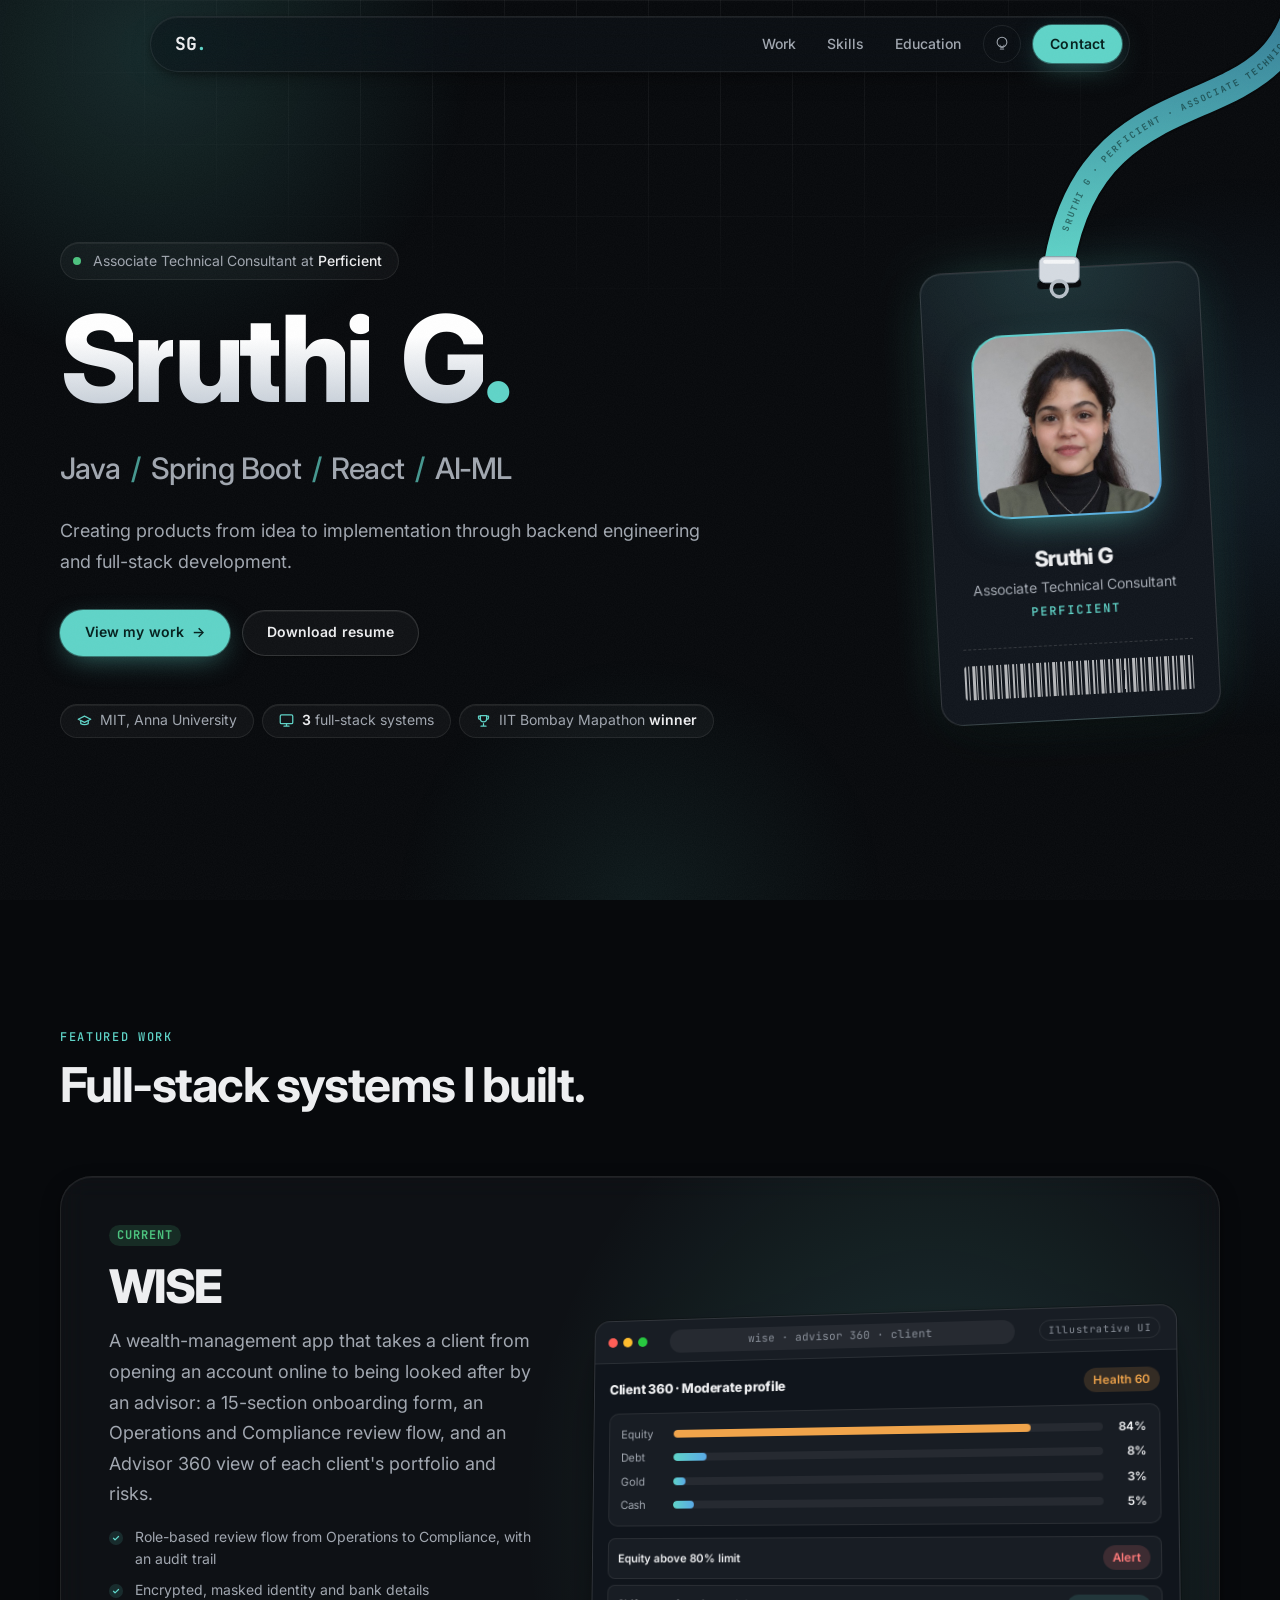
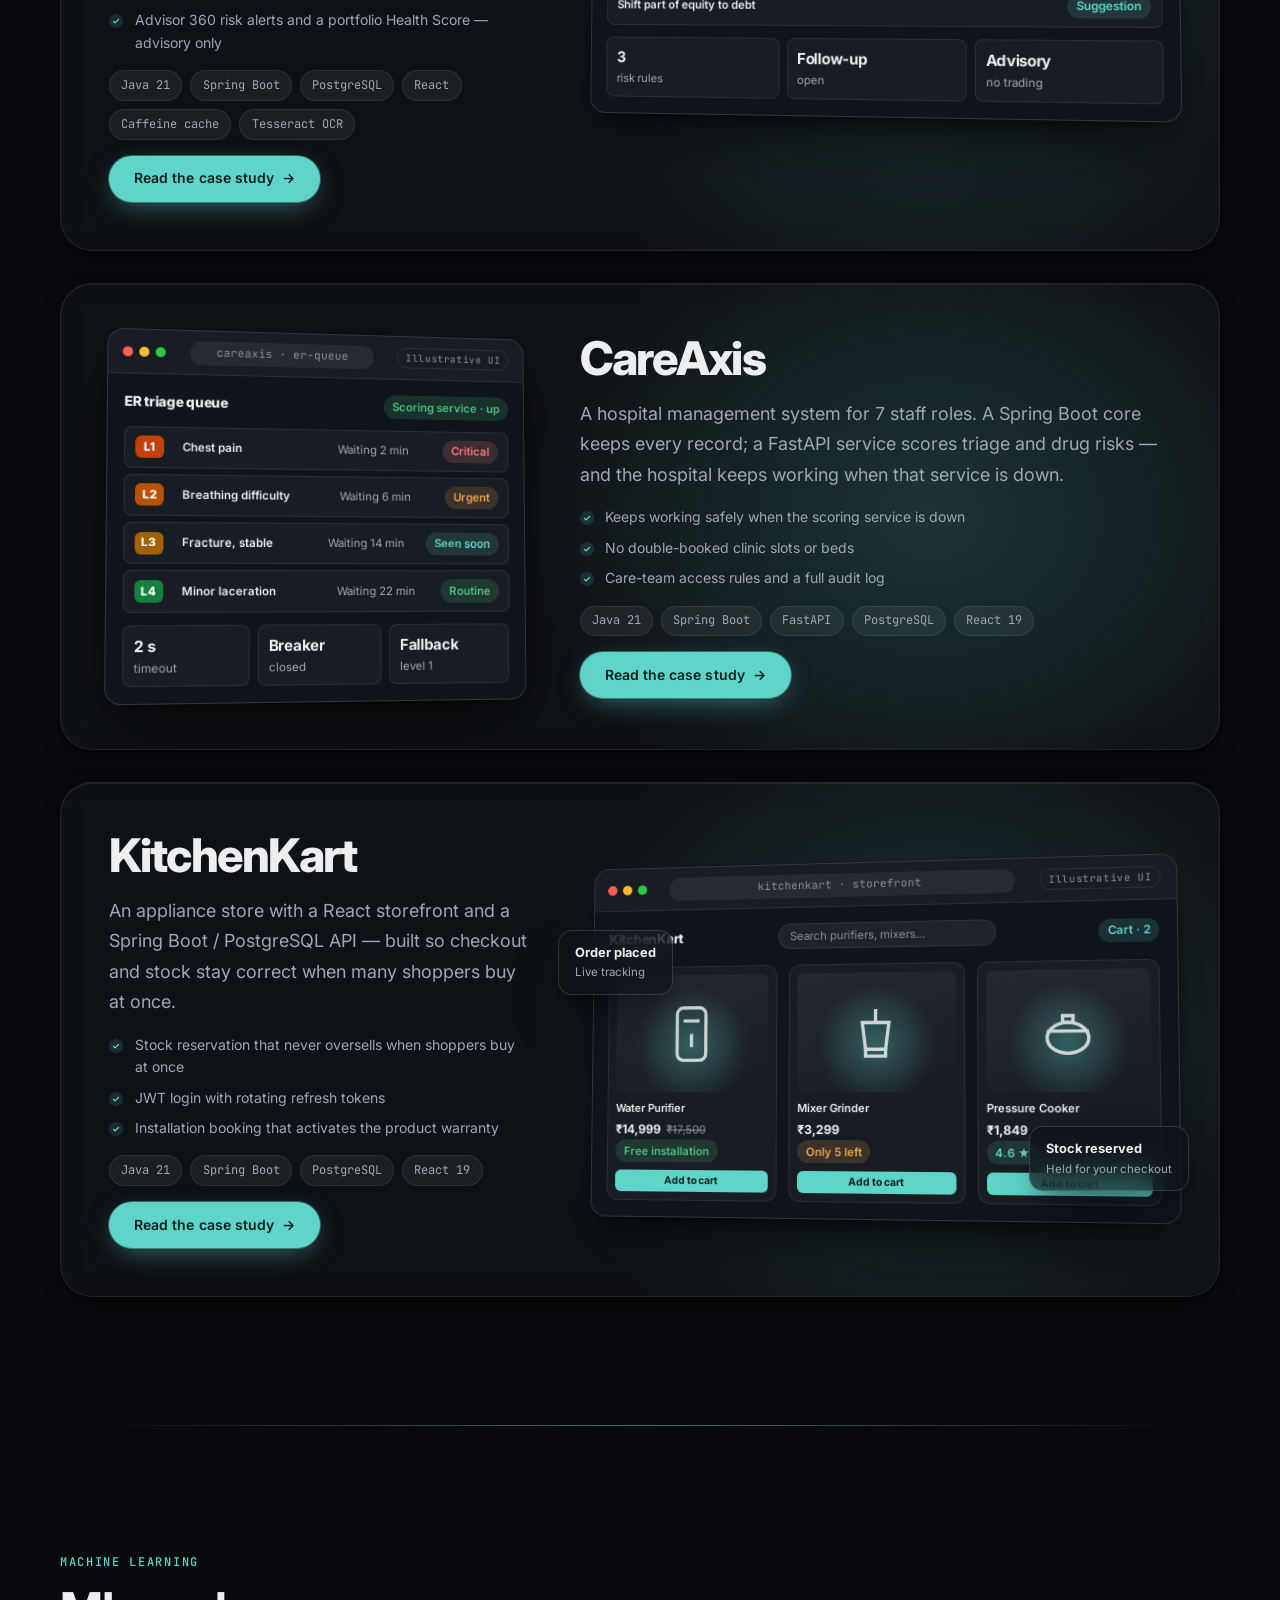
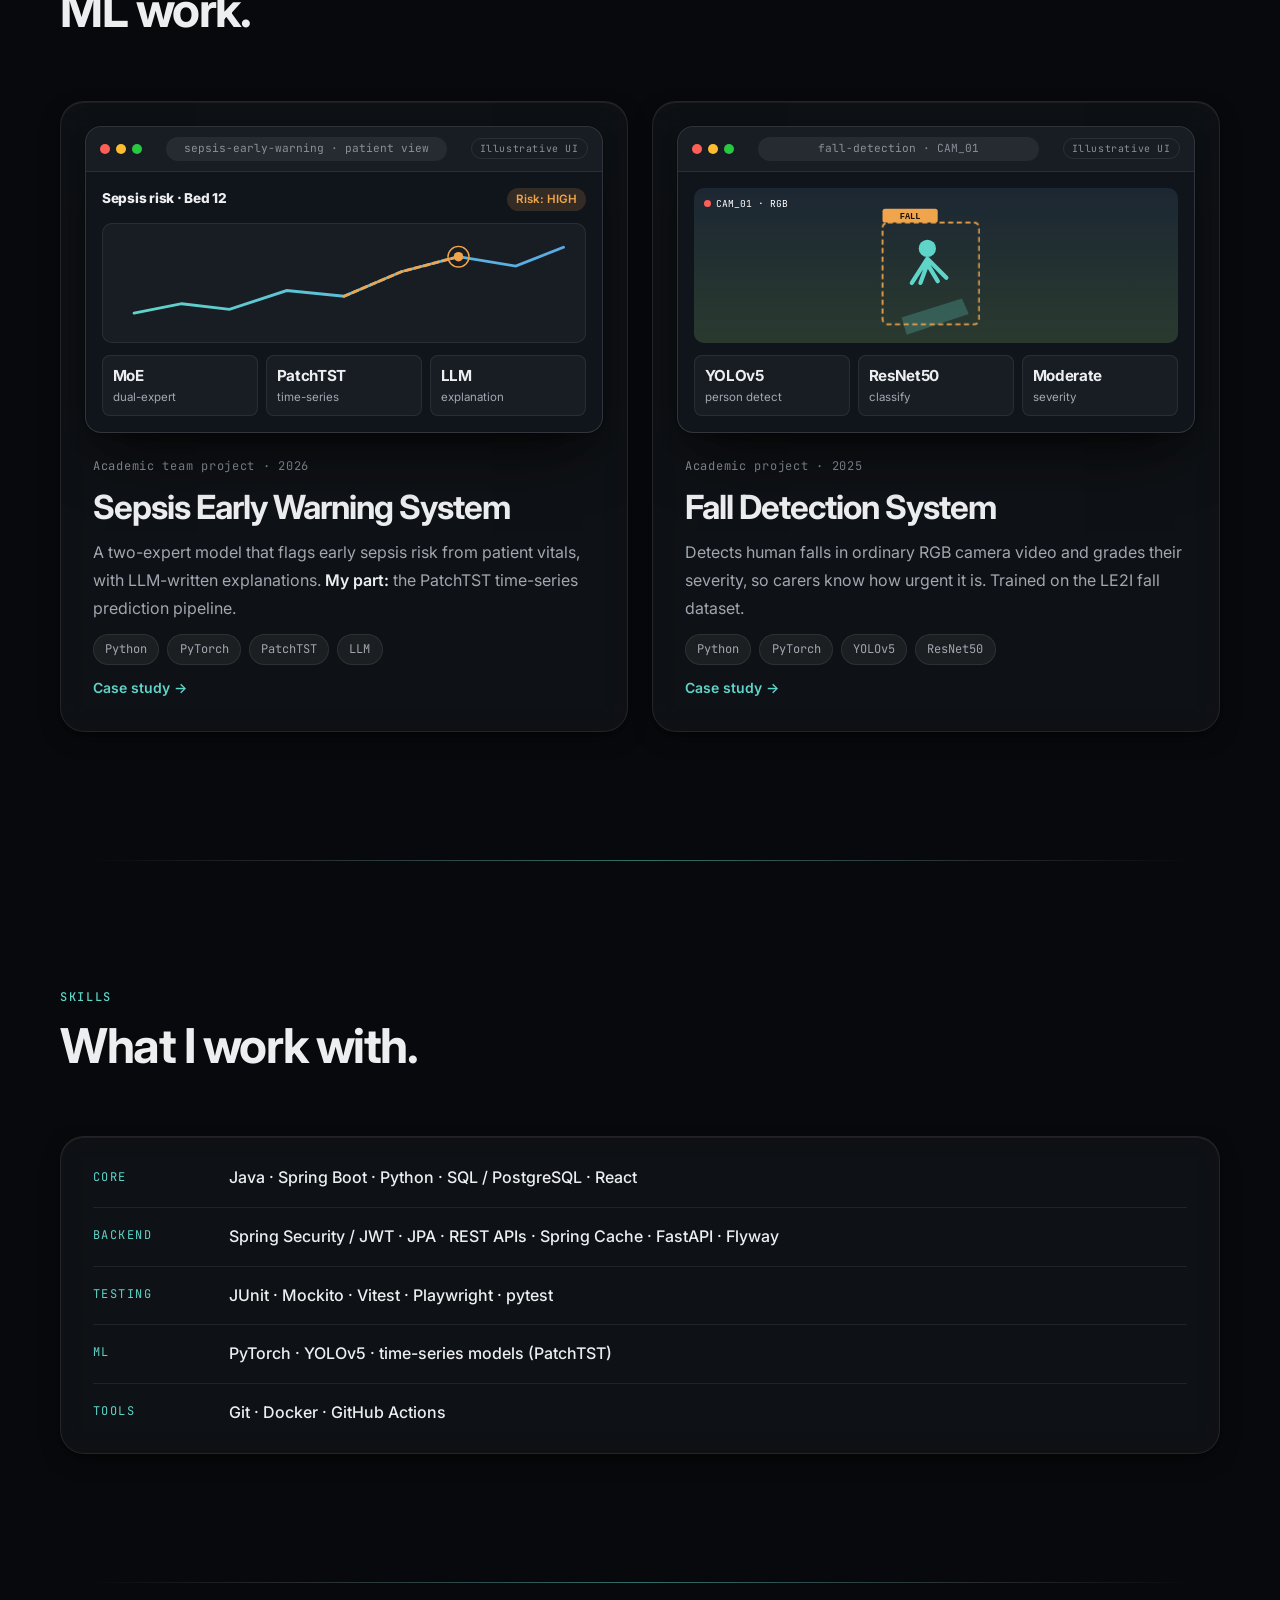
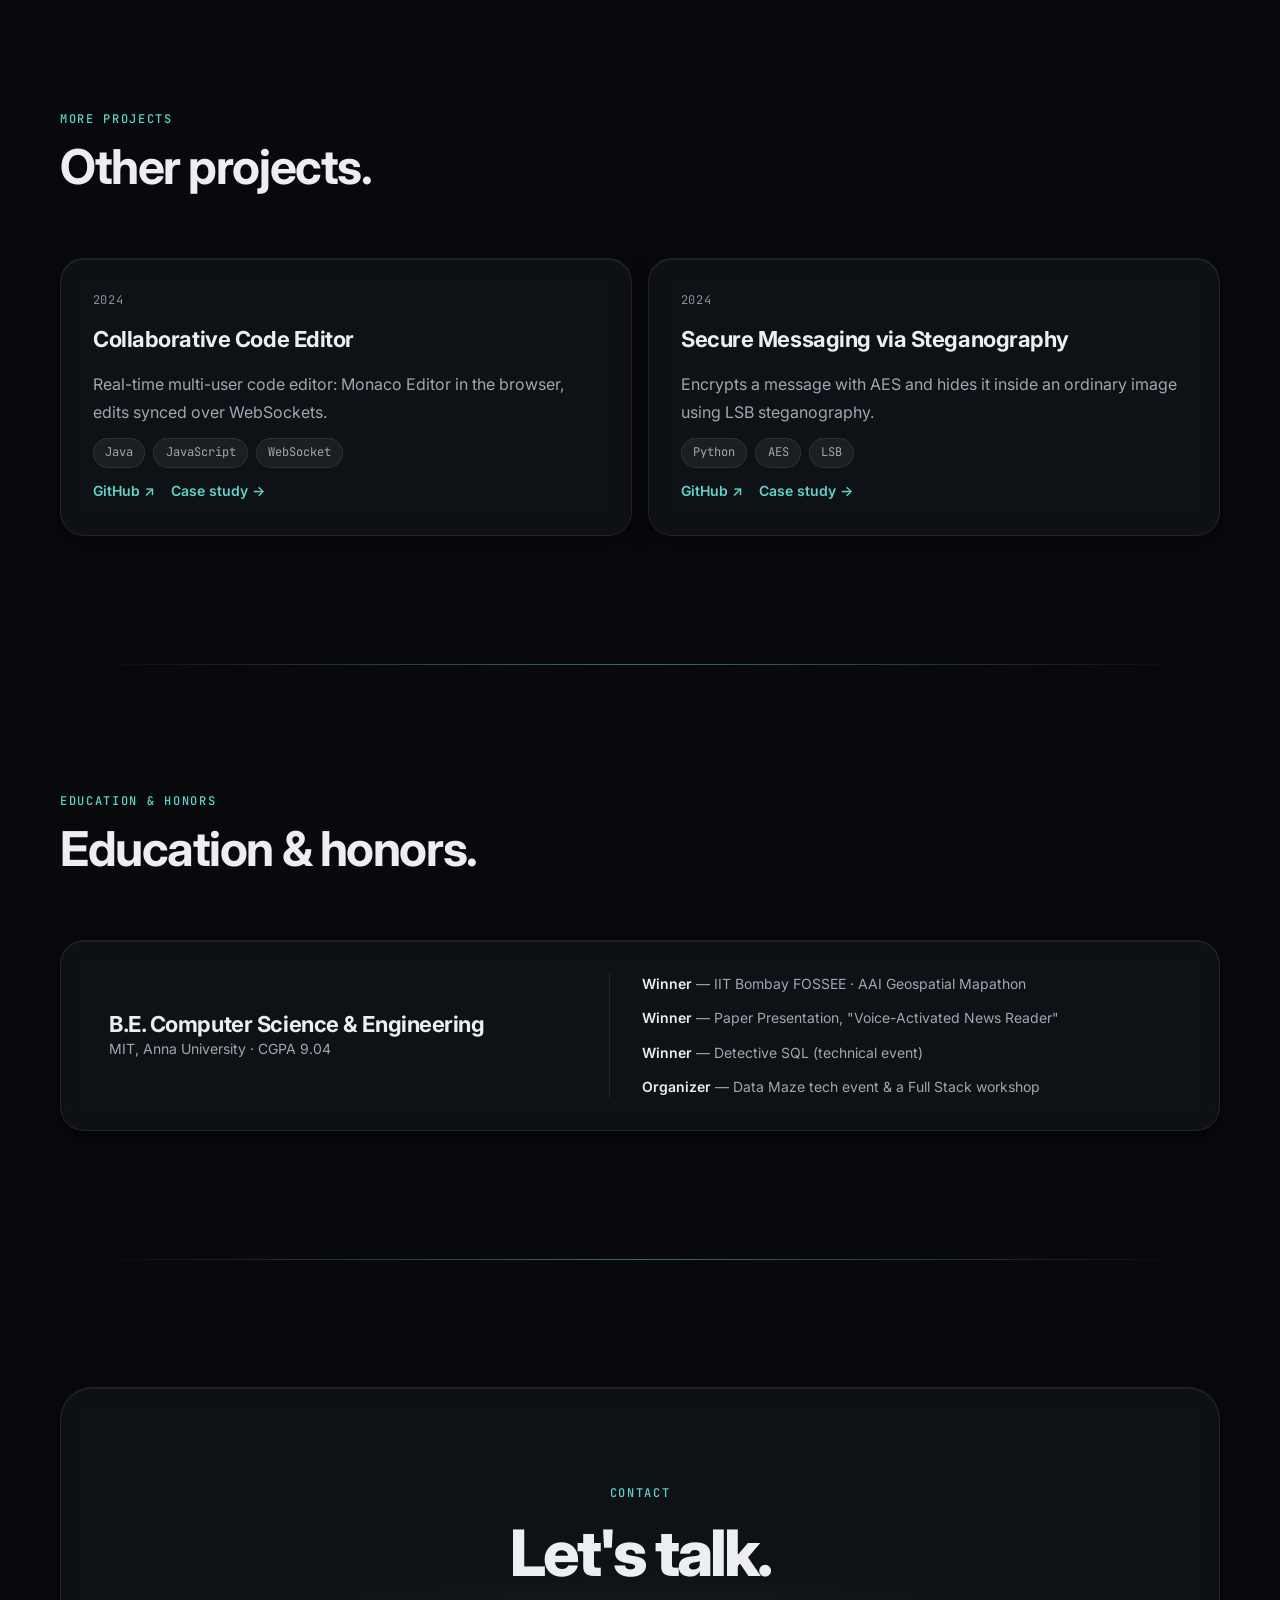
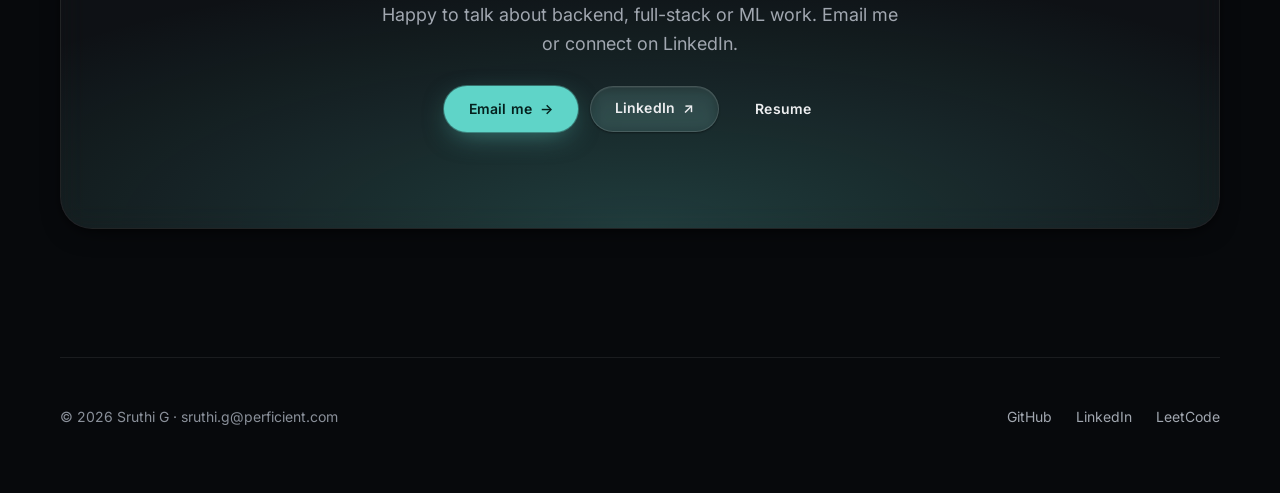
==== commit 596f1f81: "Update index.html" ====
--- a/index.html
+++ b/index.html
@@ -95,7 +95,7 @@
         <p class="status-chip"><span class="status-dot" aria-hidden="true"></span><span>Associate Technical Consultant at <strong>Perficient</strong></span></p>
         <h1 class="hero-name" id="hero-name">Sruthi G<span class="accent">.</span></h1>
         <p class="hero-tagline">Java<span class="sep" aria-hidden="true">/</span>Spring Boot<span class="sep" aria-hidden="true">/</span>React<span class="sep" aria-hidden="true">/</span>AI&#8209;ML</p>
-        <p class="hero-desc">Creating products from idea to implementation through backend engineering, full-stack development, and applied AI.</p>
+        <p class="hero-desc">Creating products from idea to implementation through backend engineering and full-stack development.</p>
         <div class="hero-actions">
           <a href="#work" class="btn btn-primary">View my work <span class="arrow" aria-hidden="true">→</span></a>
           <a href="resume.pdf" class="btn" download>Download resume</a>
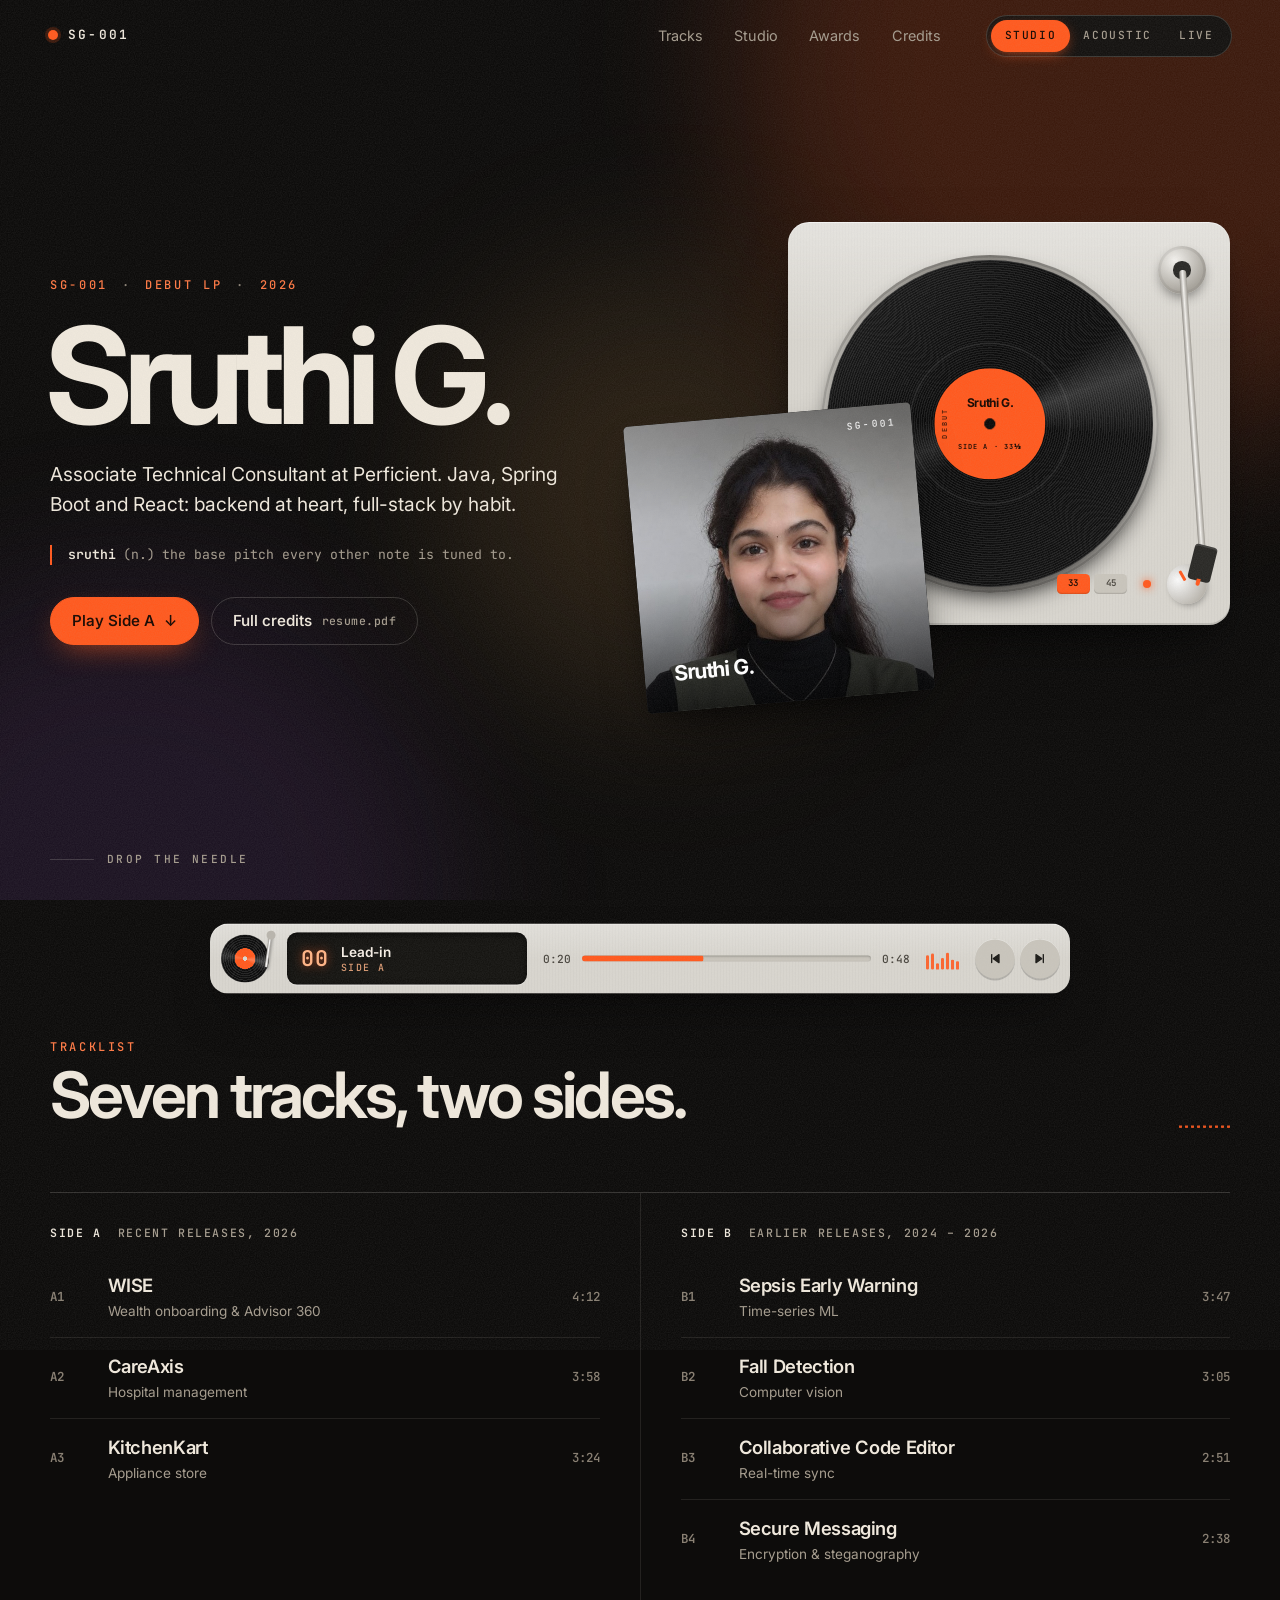
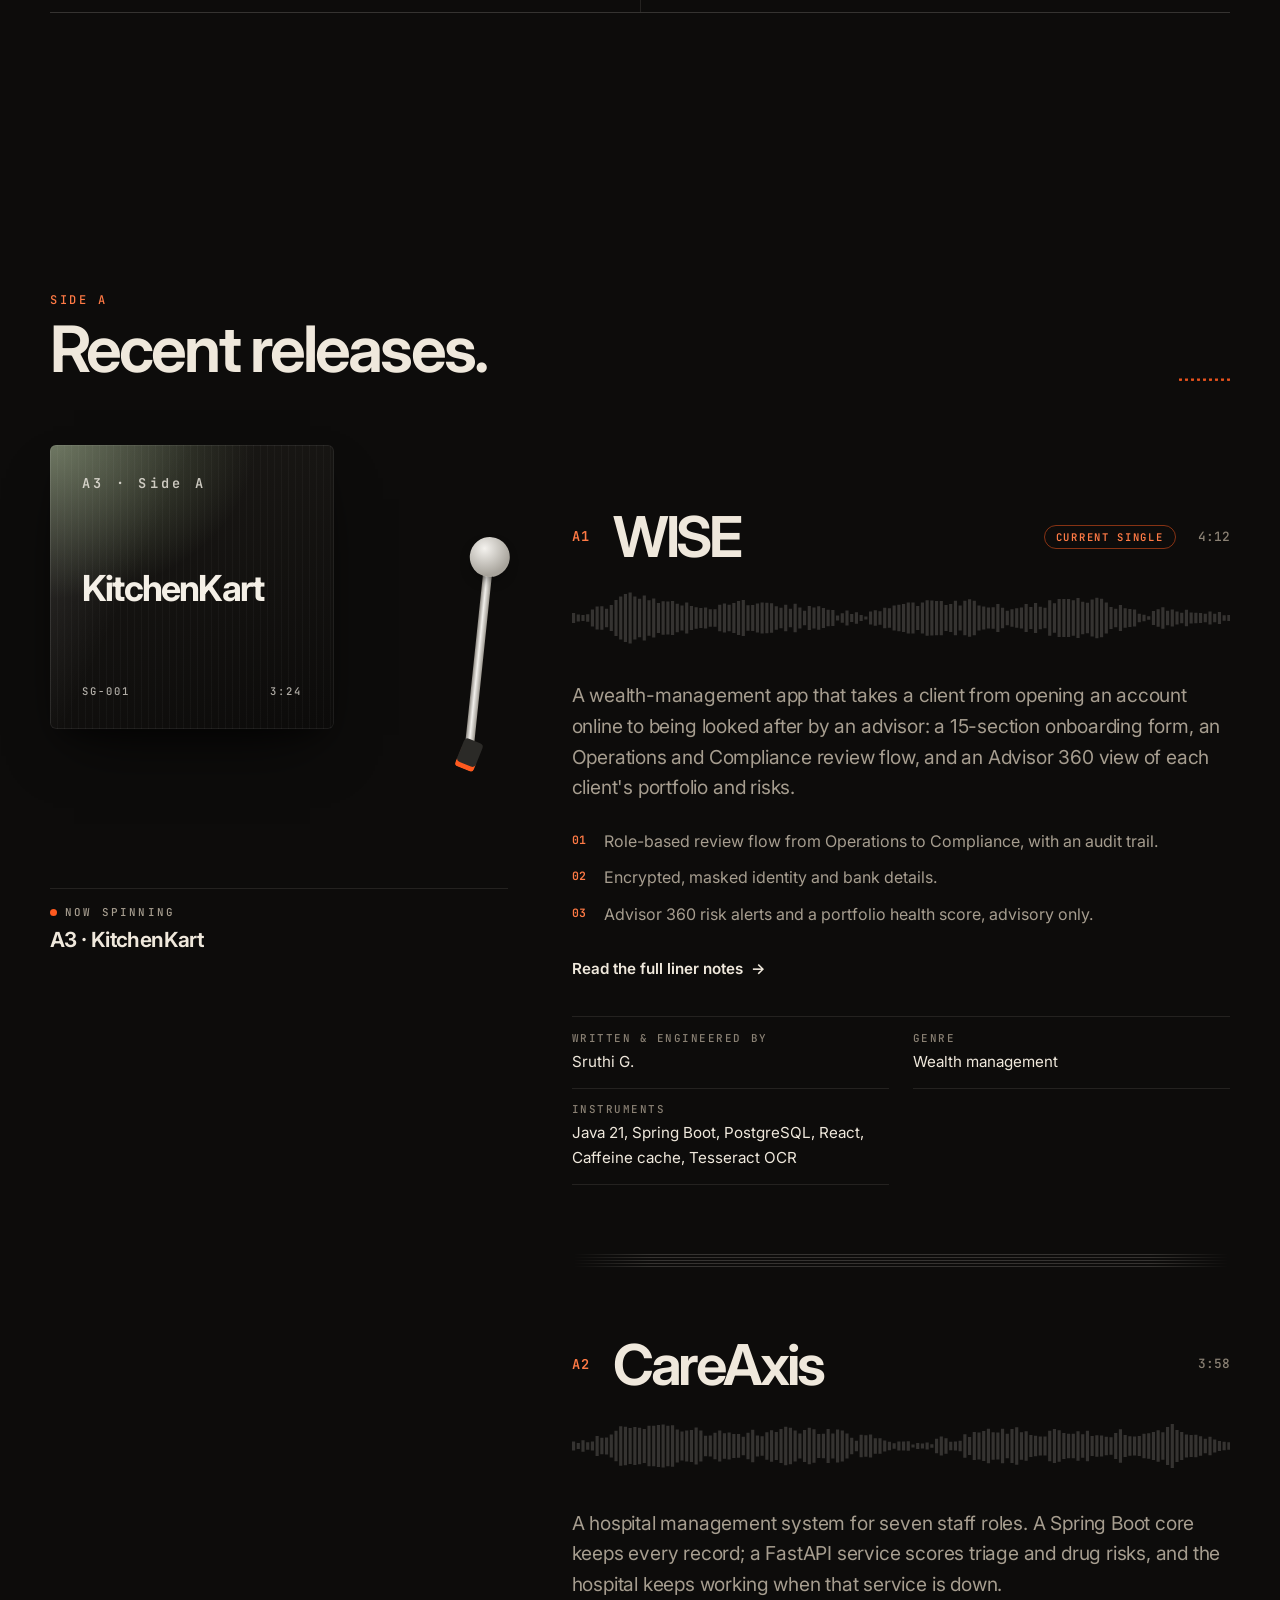
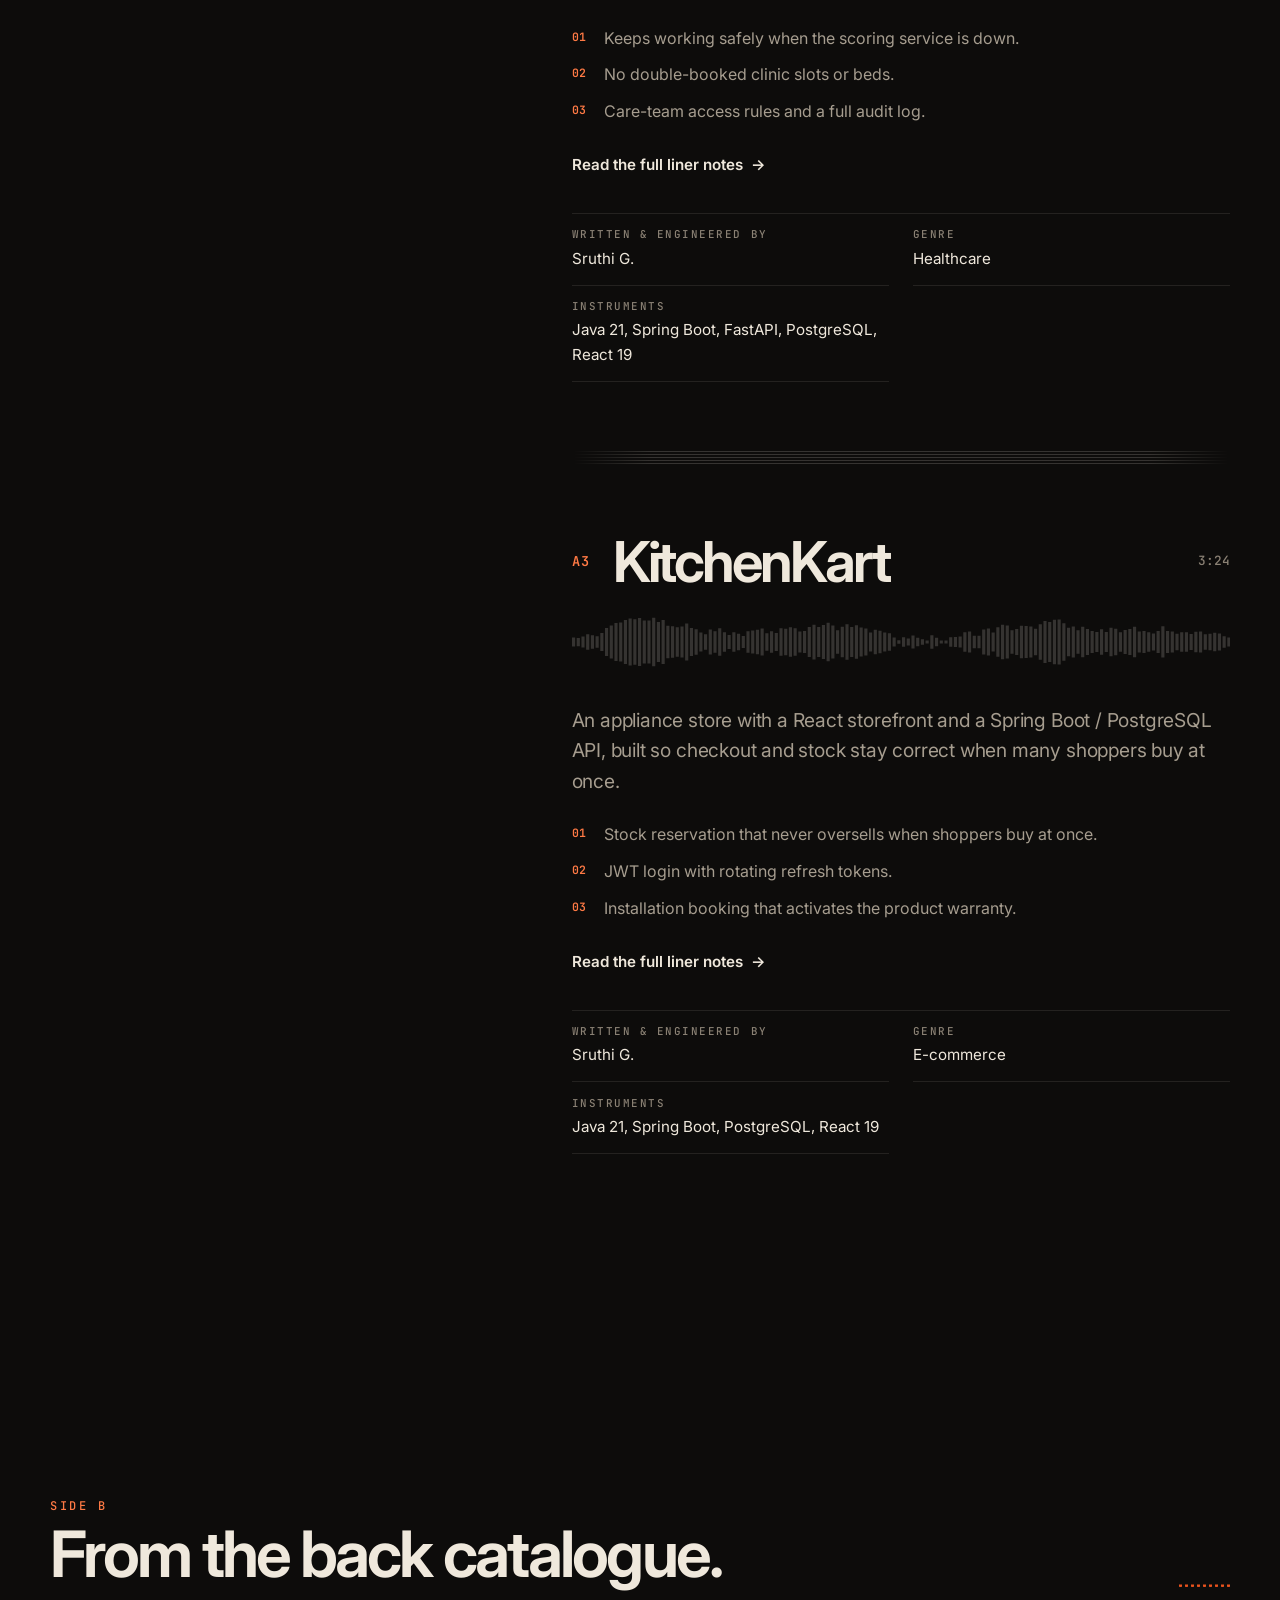
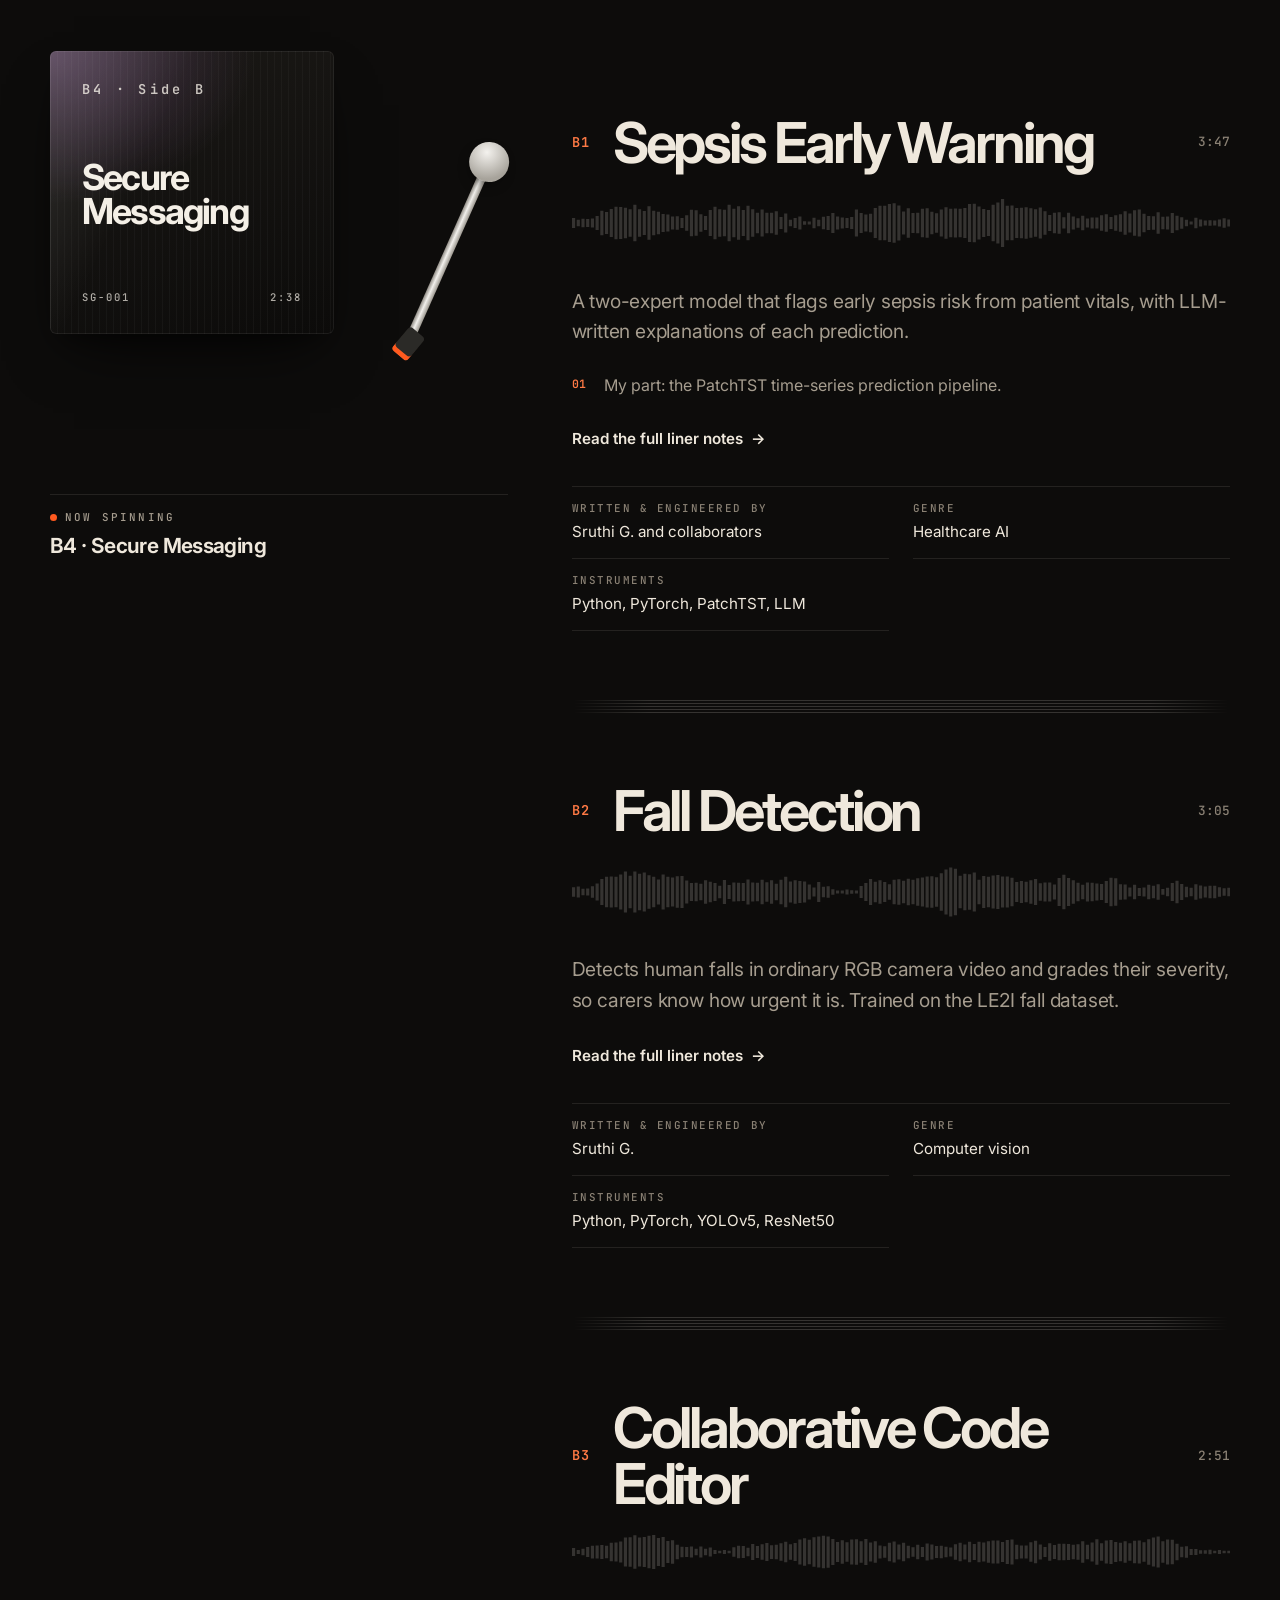
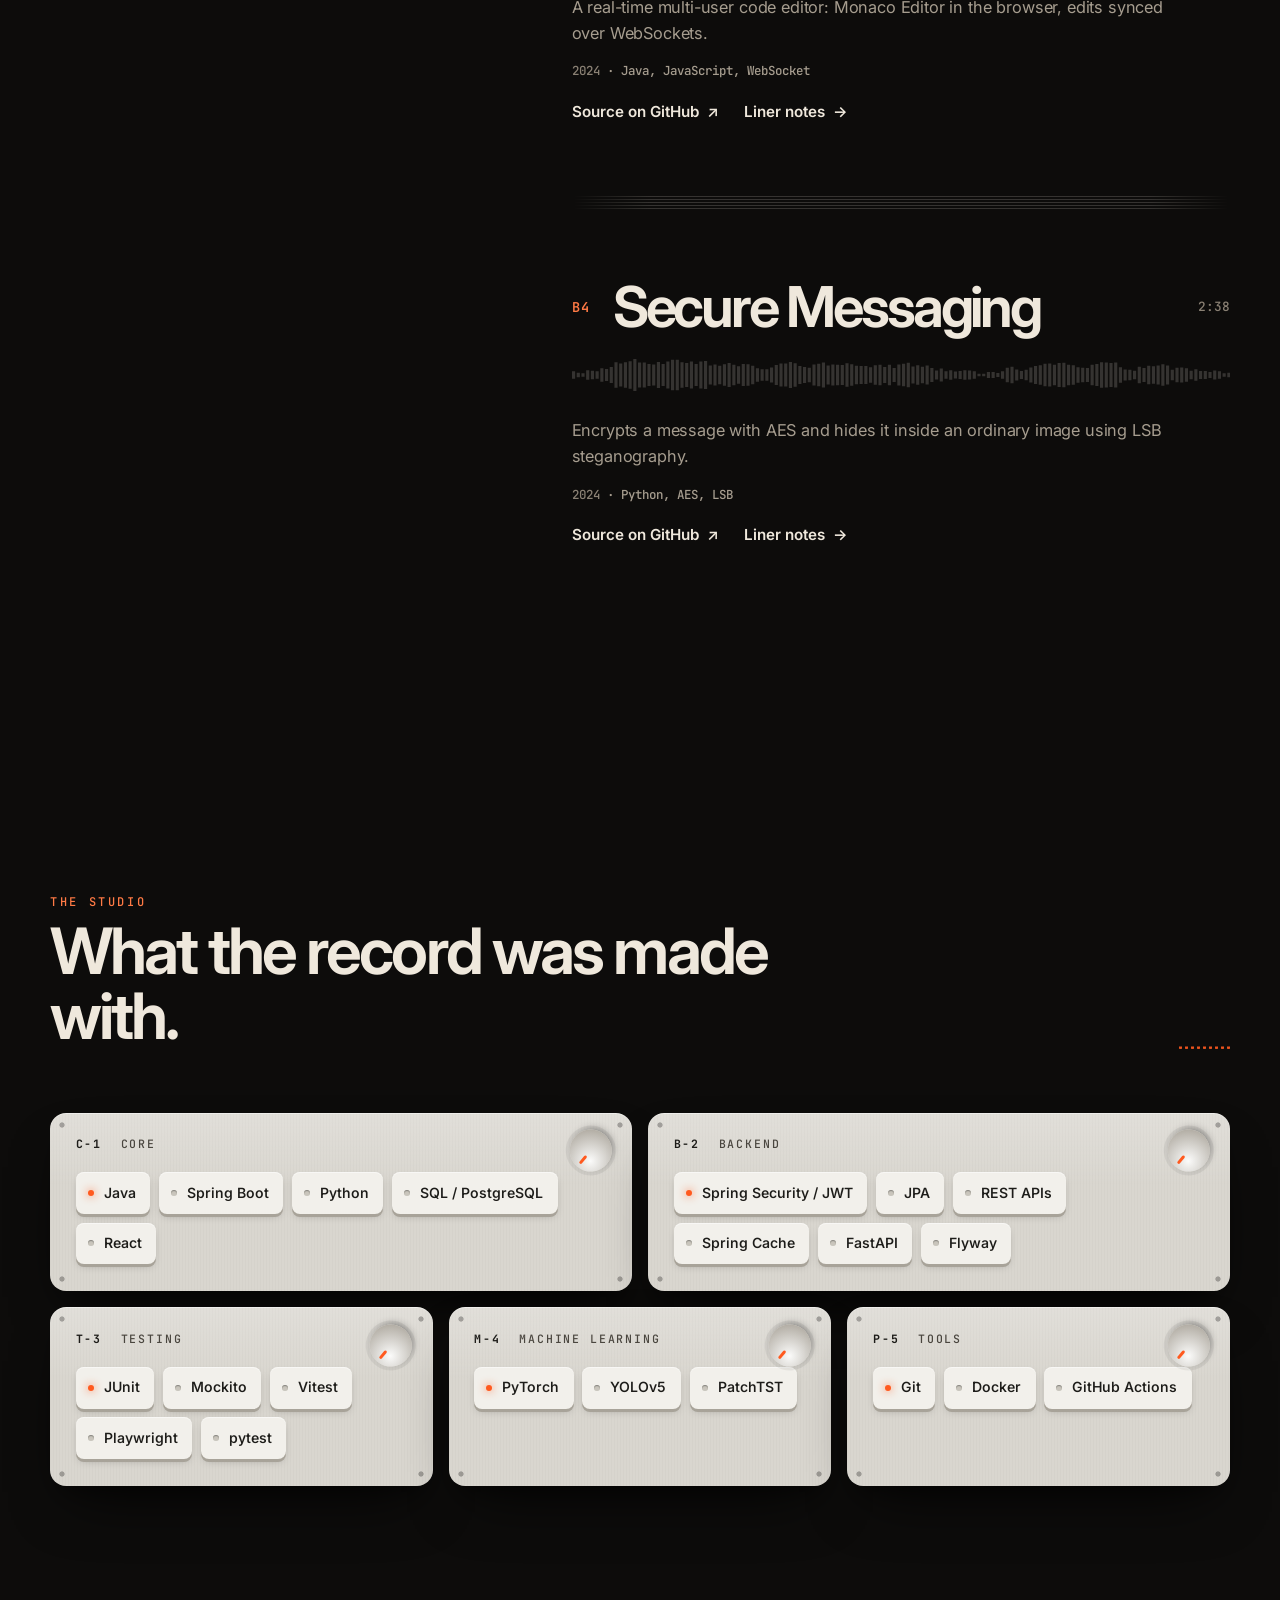
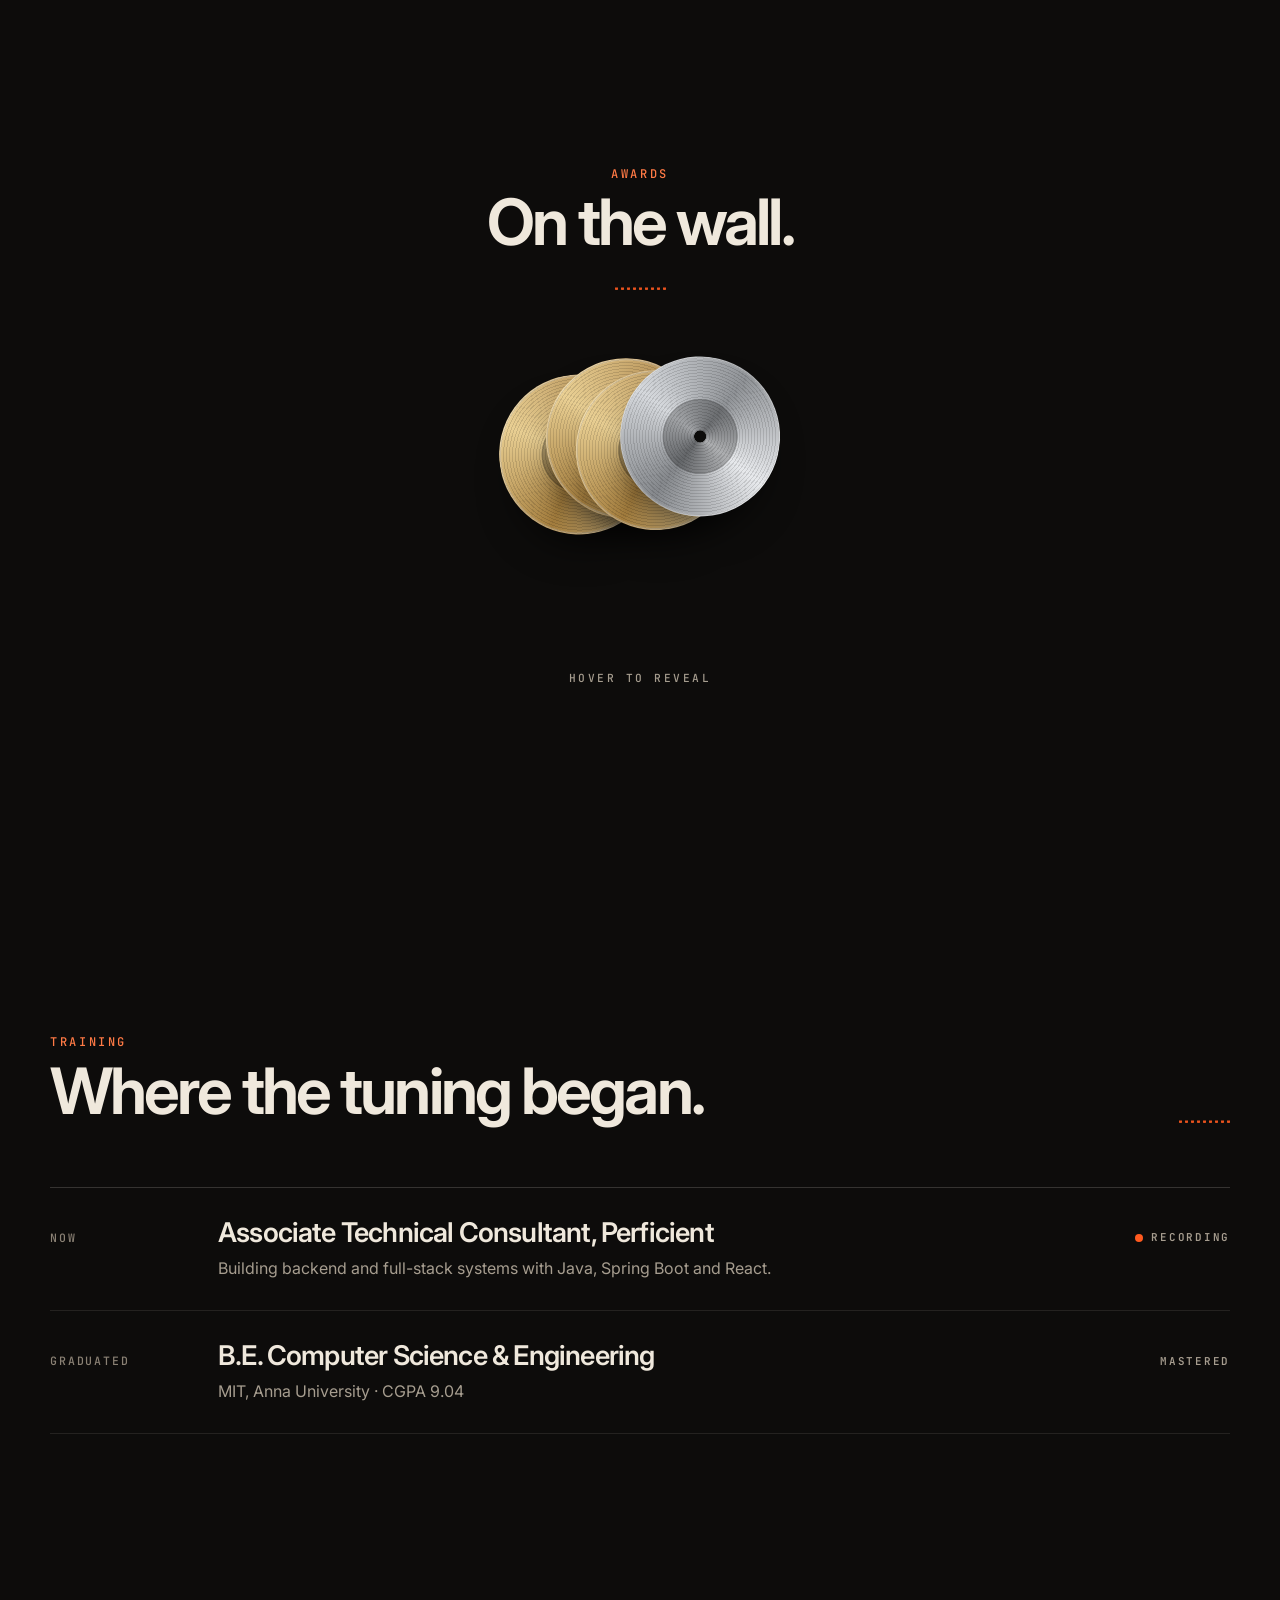
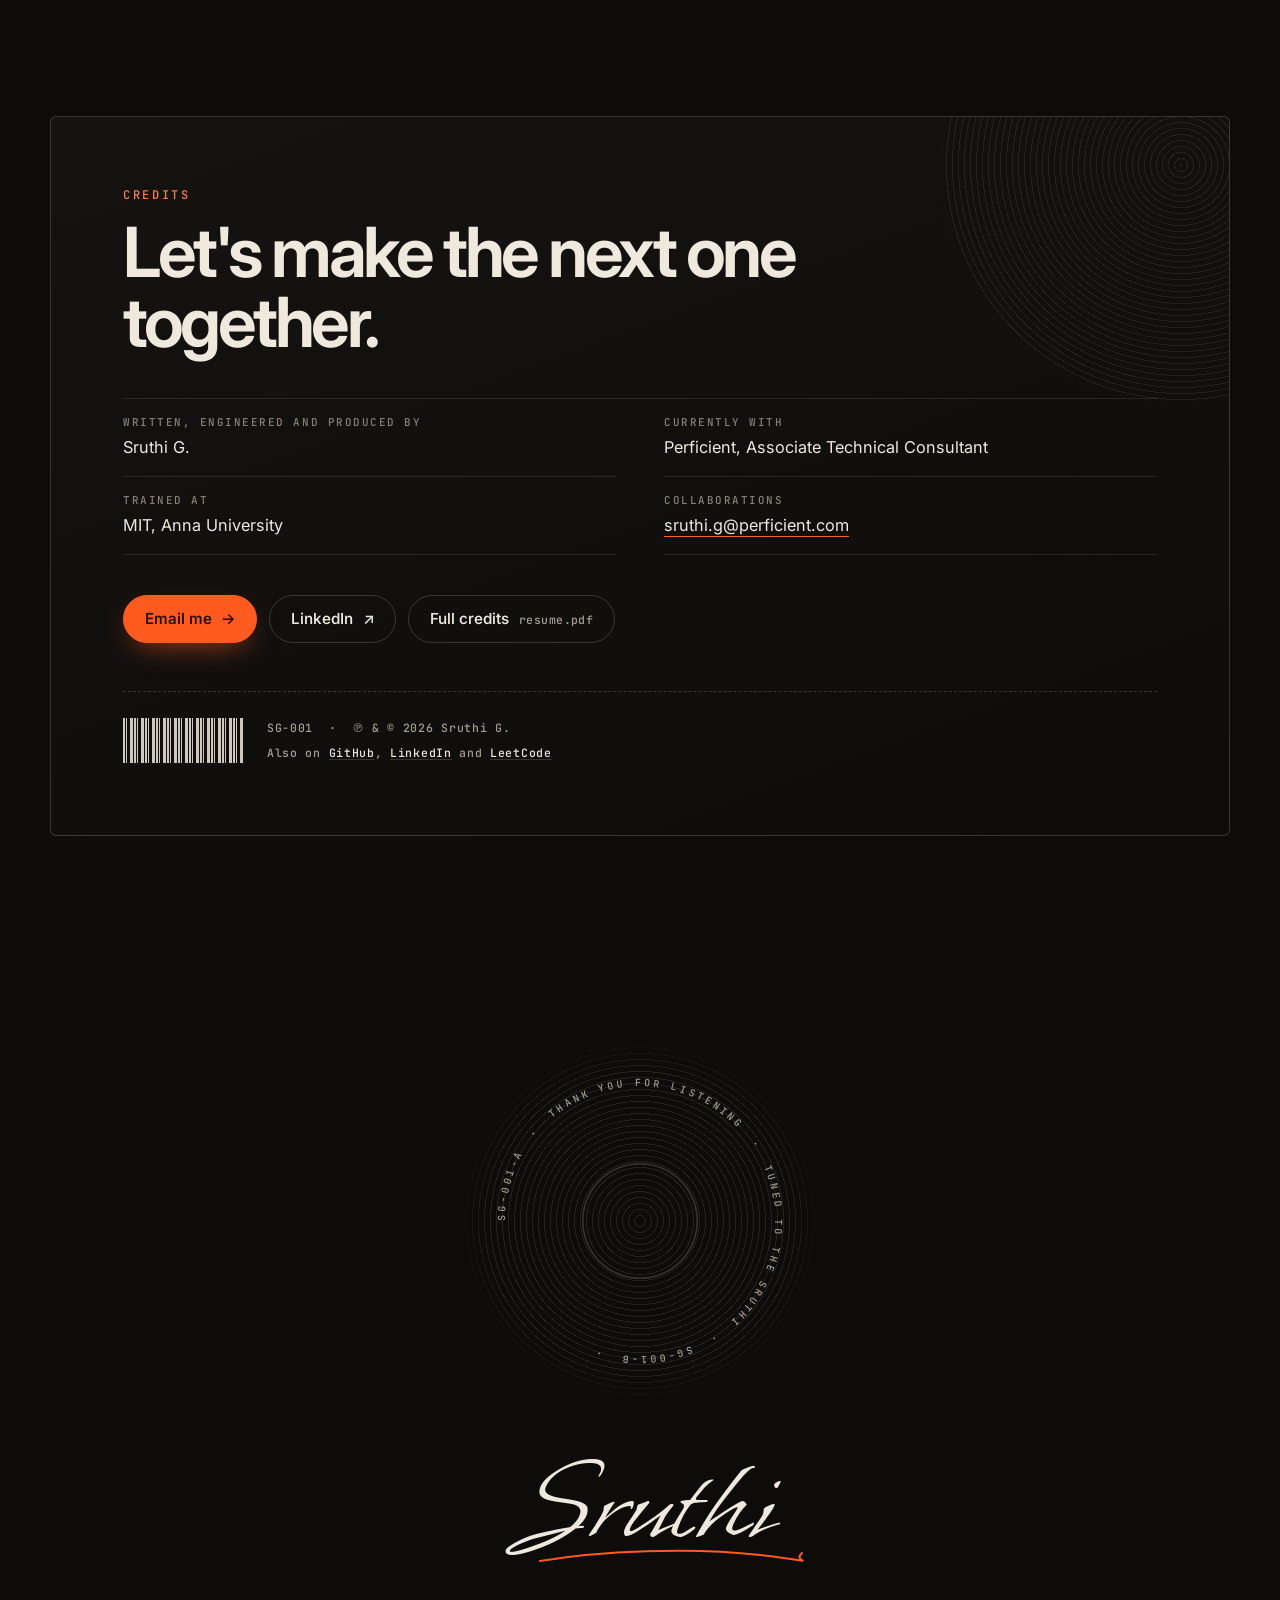
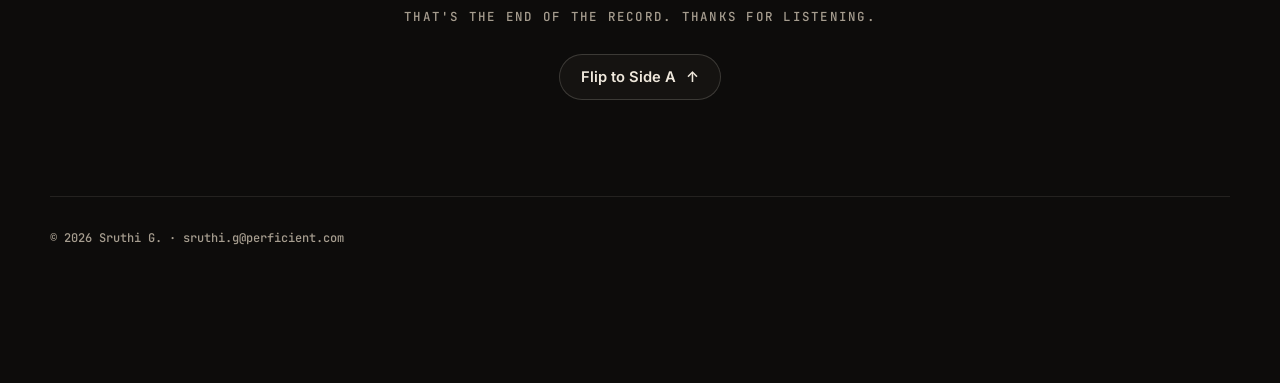
==== commit bc357e6b: "Add files via upload" ====
--- a/index.html
+++ b/index.html
@@ -1,17 +1,17 @@
 <!DOCTYPE html>
-<html lang="en">
+<html lang="en" data-mode="studio">
 <head>
   <meta charset="UTF-8" />
   <meta name="viewport" content="width=device-width, initial-scale=1.0" />
-  <title>Sruthi G · Associate Technical Consultant</title>
-  <meta name="description" content="Sruthi G — Java, Spring Boot and React developer at Perficient, building backend and AI-driven systems. Projects, case studies and resume." />
-  <meta name="theme-color" content="#07090c" />
-  <link rel="icon" href="data:image/svg+xml,%3Csvg xmlns='http://www.w3.org/2000/svg' viewBox='0 0 64 64'%3E%3Crect width='64' height='64' rx='14' fill='%2307090c'/%3E%3Ctext x='50%25' y='56%25' text-anchor='middle' dominant-baseline='middle' font-family='monospace' font-weight='700' font-size='28' fill='%235fd4c8'%3ESG%3C/text%3E%3C/svg%3E" />
-  <!-- Link previews (LinkedIn, WhatsApp, X). Once the site is hosted, make og:image and og:url absolute URLs. -->
+  <title>Sruthi G. · Debut</title>
+  <meta name="description" content="Sruthi G., Associate Technical Consultant at Perficient. Java, Spring Boot and React. Projects, case studies and resume, presented as a debut record." />
+  <meta name="theme-color" content="#0d0c0b" />
+  <link rel="icon" href="data:image/svg+xml,%3Csvg xmlns='http://www.w3.org/2000/svg' viewBox='0 0 64 64'%3E%3Ccircle cx='32' cy='32' r='30' fill='%230d0c0b'/%3E%3Ccircle cx='32' cy='32' r='11' fill='%23ff5a1f'/%3E%3Ccircle cx='32' cy='32' r='2.5' fill='%230d0c0b'/%3E%3C/svg%3E" />
   <meta property="og:type" content="website" />
-  <meta property="og:title" content="Sruthi G · Associate Technical Consultant" />
-  <meta property="og:description" content="Sruthi G — Java, Spring Boot and React developer at Perficient, building backend and AI-driven systems. Projects, case studies and resume." />
-  <meta property="og:image" content="og-image.png" />
+  <meta property="og:title" content="Sruthi G. · Debut" />
+  <meta property="og:description" content="Java, Spring Boot and React developer at Perficient. Projects, case studies and resume." />
+  <meta property="og:image" content="https://sruthi1605.github.io/og-image.png" />
+  <meta property="og:url" content="https://sruthi1605.github.io/" />
   <meta name="twitter:card" content="summary_large_image" />
   <script type="application/ld+json">
   {
@@ -31,412 +31,466 @@
   </script>
   <link rel="preconnect" href="https://fonts.googleapis.com" />
   <link rel="preconnect" href="https://fonts.gstatic.com" crossorigin />
-  <link href="https://fonts.googleapis.com/css2?family=Inter:wght@400;500;600;700;800&family=JetBrains+Mono:wght@400;500;700&display=swap" rel="stylesheet" />
-  <link rel="stylesheet" href="style.css" />
+  <link href="https://fonts.googleapis.com/css2?family=Inter:wght@300;400;500;600;700;800&family=JetBrains+Mono:wght@400;500;600&display=swap" rel="stylesheet" />
+  <link href="https://fonts.googleapis.com/css2?family=Whisper&text=Sruthi&display=swap" rel="stylesheet" />
+  <link rel="stylesheet" href="album.css" />
   <script>
-    try {
-      document.documentElement.dataset.theme = localStorage.getItem('theme') || 'dark';
-    } catch (e) {
-      document.documentElement.dataset.theme = 'dark';
-    }
+    (function () {
+      var d = document.documentElement;
+      try {
+        var m = localStorage.getItem('mode');
+        if (m === 'studio' || m === 'acoustic' || m === 'live') d.dataset.mode = m;
+      } catch (e) {}
+      var still = window.matchMedia && window.matchMedia('(prefers-reduced-motion: reduce)').matches;
+      var seen = false;
+      try { seen = sessionStorage.getItem('introSeen') === '1'; } catch (e) {}
+      d.classList.add('js');
+      if (!still && !seen) d.classList.add('intro');
+    })();
   </script>
 </head>
 <body>
   <a class="skip-link" href="#main">Skip to content</a>
 
-  <div class="atmosphere" aria-hidden="true">
-    <span class="shape shape-1"></span>
-    <span class="shape shape-2"></span>
-    <span class="shape shape-3"></span>
-    <div class="grid-lines"></div>
+  <!-- Analog atmosphere: soft moving light + film grain -->
+  <div class="aura" aria-hidden="true"><span></span><span></span><span></span></div>
+  <div class="grain" aria-hidden="true"></div>
+
+  <!-- Opening title cards -->
+  <div class="titlecards" id="titlecards" aria-hidden="true">
+    <p class="tc tc-1">A record by Sruthi G.</p>
+    <p class="tc tc-2">Debut</p>
+    <p class="tc tc-3">SG&#8209;001 &nbsp;·&nbsp; 2026</p>
+    <button class="tc-skip" type="button" id="skipIntro" tabindex="-1">Skip</button>
   </div>
 
-  <!-- Lanyard cord: drawn by script.js from the top-right corner to the ID card's slot -->
-  <svg class="lanyard-cord" id="lanyardCord" aria-hidden="true" focusable="false">
-    <defs>
-      <linearGradient id="cordGrad" x1="0" y1="0" x2="0" y2="1">
-        <stop offset="0%" class="cord-stop-a"/>
-        <stop offset="100%" class="cord-stop-b"/>
-      </linearGradient>
-    </defs>
-    <path class="cord-edge" d=""/>
-    <path class="cord-band" d=""/>
-    <path class="cord-text" id="cordTextPath" d=""/>
-    <text class="cord-label"><textPath href="#cordTextPath" startOffset="8%">SRUTHI G · PERFICIENT · ASSOCIATE TECHNICAL CONSULTANT · SRUTHI G · PERFICIENT</textPath></text>
-    <g class="cord-clip"><rect x="-20" y="-24" width="40" height="26" rx="6"/><rect class="clip-shine" x="-16" y="-21" width="32" height="4" rx="2"/><circle cx="0" cy="8" r="8"/></g>
-  </svg>
-
-  <div class="scroll-progress" id="scrollProgress"></div>
-
   <header class="nav">
-    <a class="nav-logo" href="#home" aria-label="Sruthi G, back to top">SG<span class="accent">.</span></a>
+    <a class="nav-mark" href="#home" aria-label="Sruthi G., back to the start"><span class="dot" aria-hidden="true"></span>SG&#8209;001</a>
     <nav class="nav-links" aria-label="Main">
-      <a href="#work">Work</a>
-      <a href="#skills">Skills</a>
-      <a href="#education">Education</a>
-      <button class="theme-toggle" id="themeToggle" aria-label="Toggle light and dark mode" aria-pressed="false">
-        <span class="halo" aria-hidden="true"></span>
-        <svg class="bulb" viewBox="0 0 24 24" aria-hidden="true">
-          <circle class="glass" cx="12" cy="9.5" r="6.5" />
-          <path class="filament" d="M9.5 13.5c.2 1 .6 1.7 1 2.2h3c.4-.5.8-1.2 1-2.2" />
-          <rect class="base" x="9.6" y="16" width="4.8" height="1.8" rx="0.6" />
-          <rect class="base" x="9" y="18" width="6" height="1.6" rx="0.6" />
-        </svg>
-      </button>
-      <a href="#contact" class="btn btn-sm btn-primary">Contact</a>
+      <a href="#tracks">Tracks</a>
+      <a href="#studio">Studio</a>
+      <a href="#awards">Awards</a>
+      <a href="#credits">Credits</a>
     </nav>
+    <div class="modes" role="radiogroup" aria-label="Listening mode">
+      <button type="button" role="radio" aria-checked="true" data-mode="studio"><span class="m-full">Studio</span><span class="m-short" aria-hidden="true">S</span></button>
+      <button type="button" role="radio" aria-checked="false" data-mode="acoustic"><span class="m-full">Acoustic</span><span class="m-short" aria-hidden="true">A</span></button>
+      <button type="button" role="radio" aria-checked="false" data-mode="live"><span class="m-full">Live</span><span class="m-short" aria-hidden="true">L</span></button>
+      <span class="modes-thumb" aria-hidden="true"></span>
+    </div>
   </header>
 
   <main id="main">
 
-    <!-- ============ HERO ============ -->
-    <section id="home" class="hero container" aria-labelledby="hero-name">
-      <div class="hero-inner">
-        <p class="status-chip"><span class="status-dot" aria-hidden="true"></span><span>Associate Technical Consultant at <strong>Perficient</strong></span></p>
-        <h1 class="hero-name" id="hero-name">Sruthi G<span class="accent">.</span></h1>
-        <p class="hero-tagline">Java<span class="sep" aria-hidden="true">/</span>Spring Boot<span class="sep" aria-hidden="true">/</span>React<span class="sep" aria-hidden="true">/</span>AI&#8209;ML</p>
-        <p class="hero-desc">Creating products from idea to implementation through backend engineering and full-stack development.</p>
+    <!-- ================= LEAD-IN ================= -->
+    <section class="hero" id="home" aria-labelledby="hero-title" data-track data-code="00" data-title="Lead-in" data-side="Side A" data-len="0:48">
+      <div class="hero-copy">
+        <p class="cat">SG&#8209;001 <span>·</span> Debut LP <span>·</span> 2026</p>
+        <h1 class="hero-title" id="hero-title">Sruthi G.</h1>
+        <p class="hero-sub">Associate Technical Consultant at Perficient. Java, Spring Boot and React: backend at heart, full-stack by habit.</p>
+        <p class="hero-gloss"><i>sruthi</i>&ensp;(n.)&ensp;the base pitch every other note is tuned to.</p>
         <div class="hero-actions">
-          <a href="#work" class="btn btn-primary">View my work <span class="arrow" aria-hidden="true">→</span></a>
-          <a href="resume.pdf" class="btn" download>Download resume</a>
-        </div>
-        <ul class="hero-badges" aria-label="Highlights">
-          <li class="badge"><svg viewBox="0 0 24 24" fill="none" stroke="currentColor" stroke-width="2" stroke-linecap="round" stroke-linejoin="round" aria-hidden="true"><path d="M22 10 12 5 2 10l10 5 10-5z"/><path d="M6 12v5c3 2 9 2 12 0v-5"/></svg><span> MIT, Anna University</span></li>
-          <li class="badge"><svg viewBox="0 0 24 24" fill="none" stroke="currentColor" stroke-width="2" stroke-linecap="round" stroke-linejoin="round" aria-hidden="true"><rect x="2" y="3" width="20" height="14" rx="2"/><path d="M8 21h8M12 17v4"/></svg><span><strong>3</strong> full-stack systems</span></li>
-          <li class="badge"><svg viewBox="0 0 24 24" fill="none" stroke="currentColor" stroke-width="2" stroke-linecap="round" stroke-linejoin="round" aria-hidden="true"><path d="M8 21h8M12 17v4M7 4h10v5a5 5 0 0 1-10 0V4z"/><path d="M17 5h3v2a3 3 0 0 1-3 3M7 5H4v2a3 3 0 0 0 3 3"/></svg><span>IIT Bombay Mapathon <strong>winner</strong></span></li>
-        </ul>
-      </div>
-
-      <!-- ID card, thrown in from the top-right (desktop) -->
-      <div class="id-badge" role="img" aria-label="ID card: Sruthi G, Associate Technical Consultant, Perficient">
-        <div class="id-card" aria-hidden="true">
-          <span class="id-slot"></span>
-          <img class="id-photo" src="profile.jpg" alt="" width="184" height="184" decoding="async" />
-          <p class="id-name">Sruthi G</p>
-          <p class="id-role">Associate Technical Consultant</p>
-          <p class="id-company">Perficient</p>
-          <span class="id-divider"></span>
-          <span class="id-barcode"></span>
-        </div>
-      </div>
-    </section>
-
-    <!-- ============ FEATURED WORK ============ -->
-    <section id="work" class="section container" aria-labelledby="work-title">
-      <div class="section-head reveal">
-        <span class="eyebrow">Featured work</span>
-        <h2 class="section-title" id="work-title">Full-stack systems I built.</h2>
-      </div>
-
-      <div class="feature-list">
-        <!-- WISE (current) -->
-        <article class="card featured reveal">
-          <div class="featured-copy">
-            <p class="context-line"><span class="now-pill">Current</span></p>
-            <h3 class="featured-title">WISE</h3>
-            <p class="featured-desc">A wealth-management app that takes a client from opening an account online to being looked after by an advisor: a 15-section onboarding form, an Operations and Compliance review flow, and an Advisor 360 view of each client's portfolio and risks.</p>
-            <ul class="check-list">
-              <li>Role-based review flow from Operations to Compliance, with an audit trail</li>
-              <li>Encrypted, masked identity and bank details</li>
-              <li>Advisor 360 risk alerts and a portfolio Health Score — advisory only</li>
-            </ul>
-            <ul class="tag-list" aria-label="Tech stack">
-              <li class="tag">Java 21</li><li class="tag">Spring Boot</li><li class="tag">PostgreSQL</li><li class="tag">React</li><li class="tag">Caffeine cache</li><li class="tag">Tesseract OCR</li>
-            </ul>
-            <div class="project-actions">
-              <a href="case-studies/wise.html" class="btn btn-primary" aria-label="Case study: WISE">Read the case study <span class="arrow" aria-hidden="true">→</span></a>
-              </div>
-          </div>
-          <div class="showcase-visual">
-            <div class="window" role="img" aria-label="Illustration of WISE Advisor 360: a client's health score, asset mix, a risk alert and a suggestion">
-              <div class="window-bar"><div class="window-dots"><span></span><span></span><span></span></div><div class="window-url">wise · advisor 360 · client</div><span class="illus">Illustrative UI</span></div>
-              <div class="window-body" aria-hidden="true">
-                <div class="ui-row"><span class="ui-logo">Client 360 · Moderate profile</span><span class="ui-pill warn">Health 60</span></div>
-                <div class="ui-bars">
-                  <div class="ui-bar"><span>Equity</span><i><b class="warn" style="width:84%"></b></i><em>84%</em></div>
-                  <div class="ui-bar"><span>Debt</span><i><b style="width:8%"></b></i><em>8%</em></div>
-                  <div class="ui-bar"><span>Gold</span><i><b style="width:3%"></b></i><em>3%</em></div>
-                  <div class="ui-bar"><span>Cash</span><i><b style="width:5%"></b></i><em>5%</em></div>
-                </div>
-                <div class="ui-table">
-                  <div class="ui-tr ui-tr2"><b>Equity above 80% limit</b><span class="ui-pill danger">Alert</span></div>
-                  <div class="ui-tr ui-tr2"><b>Shift part of equity to debt</b><span class="ui-pill">Suggestion</span></div>
-                </div>
-                <div class="ui-kpis">
-                  <div class="ui-kpi"><b>3</b>risk rules</div>
-                  <div class="ui-kpi"><b>Follow-up</b>open</div>
-                  <div class="ui-kpi"><b>Advisory</b>no trading</div>
+          <a class="btn btn-solid" href="#side-a">Play Side A <span class="arr" aria-hidden="true">↓</span></a>
+          <a class="btn" href="resume.pdf" download>Full credits <span class="btn-note">resume.pdf</span></a>
+        </div>
+      </div>
+
+      <div class="deck-wrap">
+        <div class="deck" aria-hidden="true">
+          <div class="plinth">
+            <span class="plinth-brand">SG&nbsp;·&nbsp;PS&#8209;001</span>
+            <div class="platter">
+              <div class="record">
+                <div class="label">
+                  <span class="label-top">Sruthi G.</span>
+                  <span class="label-mid">Debut</span>
+                  <span class="label-bot">Side A · <b class="rpm-text">33⅓</b></span>
                 </div>
               </div>
             </div>
-          </div>
+            <div class="tonearm">
+              <span class="arm-pivot"></span>
+              <span class="arm"><span class="headshell"></span></span>
+            </div>
+            <div class="controls">
+              <span class="rpm"><b class="rpm-a">33</b><b class="rpm-b">45</b></span>
+              <span class="led"></span>
+              <span class="knob"></span>
+            </div>
+          </div>
+          <div class="sleeve">
+            <img src="profile.jpg" alt="" width="560" height="560" decoding="async" />
+            <span class="sleeve-shade"></span>
+            <span class="sleeve-title">Sruthi G.</span>
+            <span class="sleeve-cat">SG&#8209;001</span>
+          </div>
+        </div>
+      </div>
+
+      <a class="scroll-cue" href="#tracks"><span class="cue-line" aria-hidden="true"></span>Drop the needle</a>
+    </section>
+
+    <!-- ================= TRACKLIST (back of the sleeve) ================= -->
+    <section class="section" id="tracks" aria-labelledby="tracks-title" data-track data-code="—" data-title="Tracklist" data-side="Back cover" data-len="0:30">
+      <header class="sec-head reveal">
+        <p class="sec-code">Tracklist</p>
+        <h2 class="sec-title" id="tracks-title">Seven tracks, two sides.</h2>
+        <div class="eq" aria-hidden="true"></div>
+      </header>
+
+      <div class="backcover reveal">
+        <div class="side">
+          <p class="side-name"><b>Side A</b> Recent releases, 2026</p>
+          <ol class="tl">
+            <li><a href="#a1"><span class="tl-code">A1</span><span class="tl-name">WISE</span><span class="tl-meta">Wealth onboarding &amp; Advisor 360</span><span class="tl-len">4:12</span></a></li>
+            <li><a href="#a2"><span class="tl-code">A2</span><span class="tl-name">CareAxis</span><span class="tl-meta">Hospital management</span><span class="tl-len">3:58</span></a></li>
+            <li><a href="#a3"><span class="tl-code">A3</span><span class="tl-name">KitchenKart</span><span class="tl-meta">Appliance store</span><span class="tl-len">3:24</span></a></li>
+          </ol>
+        </div>
+        <div class="side">
+          <p class="side-name"><b>Side B</b> Earlier releases, 2024 – 2026</p>
+          <ol class="tl">
+            <li><a href="#b1"><span class="tl-code">B1</span><span class="tl-name">Sepsis Early Warning</span><span class="tl-meta">Time-series ML</span><span class="tl-len">3:47</span></a></li>
+            <li><a href="#b2"><span class="tl-code">B2</span><span class="tl-name">Fall Detection</span><span class="tl-meta">Computer vision</span><span class="tl-len">3:05</span></a></li>
+            <li><a href="#b3"><span class="tl-code">B3</span><span class="tl-name">Collaborative Code Editor</span><span class="tl-meta">Real-time sync</span><span class="tl-len">2:51</span></a></li>
+            <li><a href="#b4"><span class="tl-code">B4</span><span class="tl-name">Secure Messaging</span><span class="tl-meta">Encryption &amp; steganography</span><span class="tl-len">2:38</span></a></li>
+          </ol>
+        </div>
+      </div>
+    </section>
+
+    <!-- ================= SIDE A ================= -->
+    <section class="section" id="side-a" aria-labelledby="side-a-title">
+      <header class="sec-head reveal">
+        <p class="sec-code">Side A</p>
+        <h2 class="sec-title" id="side-a-title">Recent releases.</h2>
+        <div class="eq" aria-hidden="true"></div>
+      </header>
+      <div class="side-grid"><div class="side-tracks">
+
+      <article class="track reveal" id="a1" data-label="#ff5a1f" aria-labelledby="a1-title" data-track data-code="A1" data-title="WISE" data-side="Side A" data-len="4:12">
+        <header class="track-head">
+          <span class="track-code">A1</span>
+          <h3 class="track-title" id="a1-title">WISE</h3>
+          <span class="track-tag">Current single</span>
+          <span class="track-len">4:12</span>
+        </header>
+        <div class="wave" data-seed="wise" aria-hidden="true"></div>
+        <div class="notes">
+          <div class="notes-body">
+            <p class="notes-lede">A wealth-management app that takes a client from opening an account online to being looked after by an advisor: a 15-section onboarding form, an Operations and Compliance review flow, and an Advisor 360 view of each client's portfolio and risks.</p>
+            <ol class="notes-points">
+              <li>Role-based review flow from Operations to Compliance, with an audit trail.</li>
+              <li>Encrypted, masked identity and bank details.</li>
+              <li>Advisor 360 risk alerts and a portfolio health score, advisory only.</li>
+            </ol>
+            <a class="notes-link" href="case-studies/wise.html">Read the full liner notes <span aria-hidden="true">→</span></a>
+          </div>
+          <dl class="credits">
+            <div><dt>Written &amp; engineered by</dt><dd>Sruthi G.</dd></div>
+            <div><dt>Genre</dt><dd>Wealth management</dd></div>
+            <div><dt>Instruments</dt><dd>Java 21, Spring Boot, PostgreSQL, React, Caffeine cache, Tesseract OCR</dd></div>
+          </dl>
+        </div>
+      </article>
+
+      <article class="track reveal" id="a2" data-label="#e9dcc2" aria-labelledby="a2-title" data-track data-code="A2" data-title="CareAxis" data-side="Side A" data-len="3:58">
+        <header class="track-head">
+          <span class="track-code">A2</span>
+          <h3 class="track-title" id="a2-title">CareAxis</h3>
+          <span class="track-len">3:58</span>
+        </header>
+        <div class="wave" data-seed="careaxis" aria-hidden="true"></div>
+        <div class="notes">
+          <div class="notes-body">
+            <p class="notes-lede">A hospital management system for seven staff roles. A Spring Boot core keeps every record; a FastAPI service scores triage and drug risks, and the hospital keeps working when that service is down.</p>
+            <ol class="notes-points">
+              <li>Keeps working safely when the scoring service is down.</li>
+              <li>No double-booked clinic slots or beds.</li>
+              <li>Care-team access rules and a full audit log.</li>
+            </ol>
+            <a class="notes-link" href="case-studies/careaxis.html">Read the full liner notes <span aria-hidden="true">→</span></a>
+          </div>
+          <dl class="credits">
+            <div><dt>Written &amp; engineered by</dt><dd>Sruthi G.</dd></div>
+            <div><dt>Genre</dt><dd>Healthcare</dd></div>
+            <div><dt>Instruments</dt><dd>Java 21, Spring Boot, FastAPI, PostgreSQL, React 19</dd></div>
+          </dl>
+        </div>
+      </article>
+
+      <article class="track reveal" id="a3" data-label="#8fa37a" aria-labelledby="a3-title" data-track data-code="A3" data-title="KitchenKart" data-side="Side A" data-len="3:24">
+        <header class="track-head">
+          <span class="track-code">A3</span>
+          <h3 class="track-title" id="a3-title">KitchenKart</h3>
+          <span class="track-len">3:24</span>
+        </header>
+        <div class="wave" data-seed="kitchenkart" aria-hidden="true"></div>
+        <div class="notes">
+          <div class="notes-body">
+            <p class="notes-lede">An appliance store with a React storefront and a Spring Boot / PostgreSQL API, built so checkout and stock stay correct when many shoppers buy at once.</p>
+            <ol class="notes-points">
+              <li>Stock reservation that never oversells when shoppers buy at once.</li>
+              <li>JWT login with rotating refresh tokens.</li>
+              <li>Installation booking that activates the product warranty.</li>
+            </ol>
+            <a class="notes-link" href="case-studies/kitchenkart.html">Read the full liner notes <span aria-hidden="true">→</span></a>
+          </div>
+          <dl class="credits">
+            <div><dt>Written &amp; engineered by</dt><dd>Sruthi G.</dd></div>
+            <div><dt>Genre</dt><dd>E-commerce</dd></div>
+            <div><dt>Instruments</dt><dd>Java 21, Spring Boot, PostgreSQL, React 19</dd></div>
+          </dl>
+        </div>
+      </article>
+      </div></div>
+    </section>
+
+    <!-- ================= SIDE B ================= -->
+    <section class="section" id="side-b" aria-labelledby="side-b-title">
+      <header class="sec-head reveal">
+        <p class="sec-code">Side B</p>
+        <h2 class="sec-title" id="side-b-title">From the back catalogue.</h2>
+        <div class="eq" aria-hidden="true"></div>
+      </header>
+      <div class="side-grid"><div class="side-tracks">
+
+      <article class="track reveal" id="b1" data-label="#b8312f" aria-labelledby="b1-title" data-track data-code="B1" data-title="Sepsis Early Warning" data-side="Side B" data-len="3:47">
+        <header class="track-head">
+          <span class="track-code">B1</span>
+          <h3 class="track-title" id="b1-title">Sepsis Early Warning</h3>
+          <span class="track-len">3:47</span>
+        </header>
+        <div class="wave" data-seed="sepsis" aria-hidden="true"></div>
+        <div class="notes">
+          <div class="notes-body">
+            <p class="notes-lede">A two-expert model that flags early sepsis risk from patient vitals, with LLM-written explanations of each prediction.</p>
+            <ol class="notes-points">
+              <li>My part: the PatchTST time-series prediction pipeline.</li>
+            </ol>
+            <a class="notes-link" href="case-studies/sepsis-early-warning.html">Read the full liner notes <span aria-hidden="true">→</span></a>
+          </div>
+          <dl class="credits">
+            <div><dt>Written &amp; engineered by</dt><dd>Sruthi G. and collaborators</dd></div>
+            <div><dt>Genre</dt><dd>Healthcare AI</dd></div>
+            <div><dt>Instruments</dt><dd>Python, PyTorch, PatchTST, LLM</dd></div>
+          </dl>
+        </div>
+      </article>
+
+      <article class="track reveal" id="b2" data-label="#6f8fa8" aria-labelledby="b2-title" data-track data-code="B2" data-title="Fall Detection" data-side="Side B" data-len="3:05">
+        <header class="track-head">
+          <span class="track-code">B2</span>
+          <h3 class="track-title" id="b2-title">Fall Detection</h3>
+          <span class="track-len">3:05</span>
+        </header>
+        <div class="wave" data-seed="fall" aria-hidden="true"></div>
+        <div class="notes">
+          <div class="notes-body">
+            <p class="notes-lede">Detects human falls in ordinary RGB camera video and grades their severity, so carers know how urgent it is. Trained on the LE2I fall dataset.</p>
+            <a class="notes-link" href="case-studies/fall-detection.html">Read the full liner notes <span aria-hidden="true">→</span></a>
+          </div>
+          <dl class="credits">
+            <div><dt>Written &amp; engineered by</dt><dd>Sruthi G.</dd></div>
+            <div><dt>Genre</dt><dd>Computer vision</dd></div>
+            <div><dt>Instruments</dt><dd>Python, PyTorch, YOLOv5, ResNet50</dd></div>
+          </dl>
+        </div>
+      </article>
+
+      <div class="track-pair">
+        <article class="track track-sm reveal" id="b3" data-label="#d9a441" aria-labelledby="b3-title" data-track data-code="B3" data-title="Collaborative Code Editor" data-side="Side B" data-len="2:51">
+          <header class="track-head">
+            <span class="track-code">B3</span>
+            <h3 class="track-title" id="b3-title">Collaborative Code Editor</h3>
+            <span class="track-len">2:51</span>
+          </header>
+          <div class="wave" data-seed="editor" aria-hidden="true"></div>
+          <p class="notes-lede">A real-time multi-user code editor: Monaco Editor in the browser, edits synced over WebSockets.</p>
+          <p class="credits-line"><span>2024</span> · Java, JavaScript, WebSocket</p>
+          <p class="track-links">
+            <a class="notes-link" href="https://github.com/Sruthi1605/Collaborative-Code-Editor" target="_blank" rel="noopener">Source on GitHub <span aria-hidden="true">↗</span></a>
+            <a class="notes-link" href="case-studies/collaborative-code-editor.html">Liner notes <span aria-hidden="true">→</span></a>
+          </p>
         </article>
-
-        <!-- CareAxis -->
-        <article class="card featured featured-flip reveal">
-          <div class="featured-copy">
-            
-            <h3 class="featured-title">CareAxis</h3>
-            <p class="featured-desc">A hospital management system for 7 staff roles. A Spring Boot core keeps every record; a FastAPI service scores triage and drug risks — and the hospital keeps working when that service is down.</p>
-            <ul class="check-list">
-              <li>Keeps working safely when the scoring service is down</li>
-              <li>No double-booked clinic slots or beds</li>
-              <li>Care-team access rules and a full audit log</li>
+        <article class="track track-sm reveal" id="b4" data-label="#7d5a86" aria-labelledby="b4-title" data-track data-code="B4" data-title="Secure Messaging" data-side="Side B" data-len="2:38">
+          <header class="track-head">
+            <span class="track-code">B4</span>
+            <h3 class="track-title" id="b4-title">Secure Messaging</h3>
+            <span class="track-len">2:38</span>
+          </header>
+          <div class="wave" data-seed="stego" aria-hidden="true"></div>
+          <p class="notes-lede">Encrypts a message with AES and hides it inside an ordinary image using LSB steganography.</p>
+          <p class="credits-line"><span>2024</span> · Python, AES, LSB</p>
+          <p class="track-links">
+            <a class="notes-link" href="https://github.com/Sruthi1605/Steganography-Tool" target="_blank" rel="noopener">Source on GitHub <span aria-hidden="true">↗</span></a>
+            <a class="notes-link" href="case-studies/secure-messaging.html">Liner notes <span aria-hidden="true">→</span></a>
+          </p>
+        </article>
+      </div>
+      </div></div>
+    </section>
+
+    <!-- ================= STUDIO ================= -->
+    <section class="section" id="studio" aria-labelledby="studio-title" data-track data-code="ST" data-title="The studio" data-side="Equipment" data-len="1:30">
+      <header class="sec-head reveal">
+        <p class="sec-code">The studio</p>
+        <h2 class="sec-title" id="studio-title">What the record was made with.</h2>
+        <div class="eq" aria-hidden="true"></div>
+      </header>
+
+      <div class="rack">
+        <div class="unit unit-wide reveal">
+          <div class="unit-face">
+            <p class="unit-model"><b>C&#8209;1</b> Core</p>
+            <ul class="keys" aria-label="Core skills">
+              <li>Java</li><li>Spring Boot</li><li>Python</li><li>SQL / PostgreSQL</li><li>React</li>
             </ul>
-            <ul class="tag-list" aria-label="Tech stack">
-              <li class="tag">Java 21</li><li class="tag">Spring Boot</li><li class="tag">FastAPI</li><li class="tag">PostgreSQL</li><li class="tag">React 19</li>
+            <span class="unit-knob" aria-hidden="true"></span>
+          </div>
+        </div>
+        <div class="unit unit-wide reveal">
+          <div class="unit-face">
+            <p class="unit-model"><b>B&#8209;2</b> Backend</p>
+            <ul class="keys" aria-label="Backend skills">
+              <li>Spring Security / JWT</li><li>JPA</li><li>REST APIs</li><li>Spring Cache</li><li>FastAPI</li><li>Flyway</li>
             </ul>
-            <div class="project-actions">
-              <a href="case-studies/careaxis.html" class="btn btn-primary" aria-label="Case study: CareAxis">Read the case study <span class="arrow" aria-hidden="true">→</span></a>
-              </div>
-          </div>
-          <div class="showcase-visual">
-            <div class="window" role="img" aria-label="Illustration of the CareAxis ER triage queue with patients ordered by triage level">
-              <div class="window-bar"><div class="window-dots"><span></span><span></span><span></span></div><div class="window-url">careaxis · er-queue</div><span class="illus">Illustrative UI</span></div>
-              <div class="window-body" aria-hidden="true">
-                <div class="ui-row"><span class="ui-logo">ER triage queue</span><span class="ui-pill ok">Scoring service · up</span></div>
-                <div class="ui-table">
-                  <div class="ui-tr"><span class="lvl lvl-1">L1</span><b>Chest pain</b><span>Waiting 2 min</span><span class="ui-pill danger">Critical</span></div>
-                  <div class="ui-tr"><span class="lvl lvl-2">L2</span><b>Breathing difficulty</b><span>Waiting 6 min</span><span class="ui-pill warn">Urgent</span></div>
-                  <div class="ui-tr"><span class="lvl lvl-3">L3</span><b>Fracture, stable</b><span>Waiting 14 min</span><span class="ui-pill">Seen soon</span></div>
-                  <div class="ui-tr"><span class="lvl lvl-4">L4</span><b>Minor laceration</b><span>Waiting 22 min</span><span class="ui-pill ok">Routine</span></div>
-                </div>
-                <div class="ui-kpis">
-                  <div class="ui-kpi"><b>2 s</b>timeout</div>
-                  <div class="ui-kpi"><b>Breaker</b>closed</div>
-                  <div class="ui-kpi"><b>Fallback</b>level 1</div>
-                </div>
-              </div>
-            </div>
-          </div>
-        </article>
-
-        <!-- KitchenKart -->
-        <article class="card featured reveal">
-          <div class="featured-copy">
-            
-            <h3 class="featured-title">KitchenKart</h3>
-            <p class="featured-desc">An appliance store with a React storefront and a Spring Boot / PostgreSQL API — built so checkout and stock stay correct when many shoppers buy at once.</p>
-            <ul class="check-list">
-              <li>Stock reservation that never oversells when shoppers buy at once</li>
-              <li>JWT login with rotating refresh tokens</li>
-              <li>Installation booking that activates the product warranty</li>
+            <span class="unit-knob" aria-hidden="true"></span>
+          </div>
+        </div>
+        <div class="unit reveal">
+          <div class="unit-face">
+            <p class="unit-model"><b>T&#8209;3</b> Testing</p>
+            <ul class="keys" aria-label="Testing tools">
+              <li>JUnit</li><li>Mockito</li><li>Vitest</li><li>Playwright</li><li>pytest</li>
             </ul>
-            <ul class="tag-list" aria-label="Tech stack">
-              <li class="tag">Java 21</li><li class="tag">Spring Boot</li><li class="tag">PostgreSQL</li><li class="tag">React 19</li>
+            <span class="unit-knob" aria-hidden="true"></span>
+          </div>
+        </div>
+        <div class="unit reveal">
+          <div class="unit-face">
+            <p class="unit-model"><b>M&#8209;4</b> Machine learning</p>
+            <ul class="keys" aria-label="Machine learning skills">
+              <li>PyTorch</li><li>YOLOv5</li><li>PatchTST</li>
             </ul>
-            <div class="project-actions">
-              <a href="case-studies/kitchenkart.html" class="btn btn-primary" aria-label="Case study: KitchenKart">Read the case study <span class="arrow" aria-hidden="true">→</span></a>
-              </div>
-          </div>
-          <div class="showcase-visual">
-            <div class="window" role="img" aria-label="Illustration of the KitchenKart storefront: product grid with prices, search and cart">
-            <div class="window-bar"><div class="window-dots"><span></span><span></span><span></span></div><div class="window-url">kitchenkart · storefront</div><span class="illus">Illustrative UI</span></div>
-            <div class="window-body" aria-hidden="true">
-              <div class="ui-row">
-                <span class="ui-logo">KitchenKart</span>
-                <span class="ui-search">Search purifiers, mixers…</span>
-                <span class="ui-pill" data-cart="2">Cart · 2</span>
-              </div>
-              <div class="ui-products">
-                <div class="ui-product">
-                  <div class="ui-img"><svg viewBox="0 0 40 40" fill="none" stroke="currentColor" stroke-width="2"><rect x="11" y="4" width="18" height="32" rx="4"/><path d="M15 12h10M20 20v8"/></svg></div>
-                  <div class="ui-name">Water Purifier</div>
-                  <div class="ui-price"><b>₹14,999</b><s>₹17,500</s></div>
-                  <span class="ui-pill ok">Free installation</span>
-                  <div class="ui-btn">Add to cart</div>
-                </div>
-                <div class="ui-product">
-                  <div class="ui-img"><svg viewBox="0 0 40 40" fill="none" stroke="currentColor" stroke-width="2"><path d="M12 14h16l-2 16H14z"/><path d="M14 30h12v4H14zM20 6v8"/></svg></div>
-                  <div class="ui-name">Mixer Grinder</div>
-                  <div class="ui-price"><b>₹3,299</b></div>
-                  <span class="ui-pill warn">Only 5 left</span>
-                  <div class="ui-btn">Add to cart</div>
-                </div>
-                <div class="ui-product">
-                  <div class="ui-img"><svg viewBox="0 0 40 40" fill="none" stroke="currentColor" stroke-width="2"><ellipse cx="20" cy="24" rx="12" ry="9"/><path d="M8 20h24M17 11h6v4h-6z"/></svg></div>
-                  <div class="ui-name">Pressure Cooker</div>
-                  <div class="ui-price"><b>₹1,849</b></div>
-                  <span class="ui-pill">4.6 ★</span>
-                  <div class="ui-btn">Add to cart</div>
-                </div>
-              </div>
-            </div>
-          </div>
-            <div class="ui-float f1" aria-hidden="true"><b>Stock reserved</b>Held for your checkout</div>
-            <div class="ui-float f2" aria-hidden="true"><b>Order placed</b>Live tracking</div>
-          </div>
-        </article>
-      </div>
-    </section>
-
-    <!-- ============ ML WORK ============ -->
-    <section id="ml" class="section container" aria-labelledby="ml-title">
-      <div class="section-head reveal">
-        <span class="eyebrow">Machine learning</span>
-        <h2 class="section-title" id="ml-title">ML work.</h2>
-      </div>
-      <div class="ml-grid">
-        <article class="card lift ml-card reveal">
-          <div class="ml-visual"><div class="window" role="img" aria-label="Illustration of the sepsis early-warning dashboard: rising risk curve flagged high, with an LLM explanation">
-              <div class="window-bar"><div class="window-dots"><span></span><span></span><span></span></div><div class="window-url">sepsis-early-warning · patient view</div><span class="illus">Illustrative UI</span></div>
-              <div class="window-body" aria-hidden="true">
-                <div class="ui-row"><span class="ui-logo">Sepsis risk · Bed 12</span><span class="ui-pill warn">Risk: HIGH</span></div>
-                <div class="ui-chart">
-                  <svg viewBox="0 0 480 100" preserveAspectRatio="none">
-                    <defs>
-                      <linearGradient id="gSep" x1="0" y1="0" x2="1" y2="0">
-                        <stop offset="0%" style="stop-color:var(--accent)"/>
-                        <stop offset="100%" style="stop-color:var(--accent-2)"/>
-                      </linearGradient>
-                    </defs>
-                    <path d="M20 82 L70 72 L120 78 L180 58 L240 64 L300 38 L360 22 L420 32 L470 12" fill="none" stroke="url(#gSep)" stroke-width="3" stroke-linecap="round"/>
-                    <path d="M240 64 L300 38 L360 22" fill="none" style="stroke:var(--warn)" stroke-width="3" stroke-linecap="round" stroke-dasharray="6 4"/>
-                    <circle cx="360" cy="22" r="5" style="fill:var(--warn)"/>
-                    <circle cx="360" cy="22" r="11" fill="none" style="stroke:var(--warn)" stroke-width="1.5" opacity=".5"/>
-                  </svg>
-                </div>
-                <div class="ui-kpis">
-                  <div class="ui-kpi"><b>MoE</b>dual-expert</div>
-                  <div class="ui-kpi"><b>PatchTST</b>time-series</div>
-                  <div class="ui-kpi"><b>LLM</b>explanation</div>
-                </div>
-              </div>
-            </div></div>
-          <div class="ml-copy">
-            <p class="context-line">Academic team project · 2026</p>
-            <h3 class="project-title">Sepsis Early Warning System</h3>
-            <p class="project-desc">A two-expert model that flags early sepsis risk from patient vitals, with LLM-written explanations. <strong>My part:</strong> the PatchTST time-series prediction pipeline.</p>
-            <ul class="tag-list" aria-label="Tech stack"><li class="tag">Python</li><li class="tag">PyTorch</li><li class="tag">PatchTST</li><li class="tag">LLM</li></ul>
-            <a class="text-link" href="case-studies/sepsis-early-warning.html" aria-label="Case study: Sepsis Early Warning System">Case study <span class="arrow" aria-hidden="true">→</span></a>
-          </div>
-        </article>
-        <article class="card lift ml-card reveal" style="--d:0.08s">
-          <div class="ml-visual"><div class="window" role="img" aria-label="Illustration of the fall-detection monitor: camera frame with a detected fall and its severity">
-              <div class="window-bar"><div class="window-dots"><span></span><span></span><span></span></div><div class="window-url">fall-detection · CAM_01</div><span class="illus">Illustrative UI</span></div>
-              <div class="window-body" aria-hidden="true">
-                <div class="ui-frame">
-                  <span class="rec"><i></i>CAM_01 · RGB</span>
-                  <svg viewBox="0 0 320 180">
-                    <path d="M120 150 l70 -22 8 18 -72 24 z" fill="#5fd4c8" opacity=".25"/>
-                    <circle cx="150" cy="70" r="10" fill="#5fd4c8"/>
-                    <path d="M150 82 l-18 28 M150 82 l22 22 M150 88 l-8 22 M150 88 l12 20" stroke="#5fd4c8" stroke-width="5" stroke-linecap="round"/>
-                    <rect x="98" y="40" width="112" height="118" rx="6" fill="none" stroke="#f0a44b" stroke-width="2" stroke-dasharray="6 4"/>
-                    <rect x="98" y="24" width="64" height="16" rx="3" fill="#f0a44b"/>
-                    <text x="130" y="36" fill="#1b1206" font-family="monospace" font-size="10" text-anchor="middle" font-weight="700">FALL</text>
-                  </svg>
-                </div>
-                <div class="ui-kpis">
-                  <div class="ui-kpi"><b>YOLOv5</b>person detect</div>
-                  <div class="ui-kpi"><b>ResNet50</b>classify</div>
-                  <div class="ui-kpi"><b>Moderate</b>severity</div>
-                </div>
-              </div>
-            </div></div>
-          <div class="ml-copy">
-            <p class="context-line">Academic project · 2025</p>
-            <h3 class="project-title">Fall Detection System</h3>
-            <p class="project-desc">Detects human falls in ordinary RGB camera video and grades their severity, so carers know how urgent it is. Trained on the LE2I fall dataset.</p>
-            <ul class="tag-list" aria-label="Tech stack"><li class="tag">Python</li><li class="tag">PyTorch</li><li class="tag">YOLOv5</li><li class="tag">ResNet50</li></ul>
-            <a class="text-link" href="case-studies/fall-detection.html" aria-label="Case study: Fall Detection System">Case study <span class="arrow" aria-hidden="true">→</span></a>
-          </div>
-        </article>
-      </div>
-    </section>
-
-    <!-- ============ SKILLS ============ -->
-    <section id="skills" class="section container" aria-labelledby="skills-title">
-      <div class="section-head reveal">
-        <span class="eyebrow">Skills</span>
-        <h2 class="section-title" id="skills-title">What I work with.</h2>
-      </div>
-      <dl class="card skills-lines reveal">
-        <div><dt>Core</dt><dd>Java · Spring Boot · Python · SQL / PostgreSQL · React</dd></div>
-        <div><dt>Backend</dt><dd>Spring Security / JWT · JPA · REST APIs · Spring Cache · FastAPI · Flyway</dd></div>
-        <div><dt>Testing</dt><dd>JUnit · Mockito · Vitest · Playwright · pytest</dd></div>
-        <div><dt>ML</dt><dd>PyTorch · YOLOv5 · time-series models (PatchTST)</dd></div>
-        <div><dt>Tools</dt><dd>Git · Docker · GitHub Actions</dd></div>
-      </dl>
-    </section>
-
-    <!-- ============ OTHER PROJECTS ============ -->
-    <section id="other" class="section container" aria-labelledby="other-title">
-      <div class="section-head reveal">
-        <span class="eyebrow">More projects</span>
-        <h2 class="section-title" id="other-title">Other projects.</h2>
-      </div>
-      <div class="other-grid">
-        <article class="card lift mini-card reveal">
-          <p class="context-line">2024</p>
-          <h3 class="mini-title">Collaborative Code Editor</h3>
-          <p class="project-desc">Real-time multi-user code editor: Monaco Editor in the browser, edits synced over WebSockets.</p>
-          <ul class="tag-list" aria-label="Tech stack"><li class="tag">Java</li><li class="tag">JavaScript</li><li class="tag">WebSocket</li></ul>
-          <div class="project-actions">
-            <a class="text-link" href="https://github.com/Sruthi1605/Collaborative-Code-Editor" target="_blank" rel="noopener" aria-label="Collaborative Code Editor source code on GitHub">GitHub <span class="arrow" aria-hidden="true">↗</span></a>
-            <a class="text-link" href="case-studies/collaborative-code-editor.html" aria-label="Case study: Collaborative Code Editor">Case study <span class="arrow" aria-hidden="true">→</span></a>
-          </div>
-        </article>
-        <article class="card lift mini-card reveal" style="--d:0.08s">
-          <p class="context-line">2024</p>
-          <h3 class="mini-title">Secure Messaging via Steganography</h3>
-          <p class="project-desc">Encrypts a message with AES and hides it inside an ordinary image using LSB steganography.</p>
-          <ul class="tag-list" aria-label="Tech stack"><li class="tag">Python</li><li class="tag">AES</li><li class="tag">LSB</li></ul>
-          <div class="project-actions">
-            <a class="text-link" href="https://github.com/Sruthi1605/Steganography-Tool" target="_blank" rel="noopener" aria-label="Secure Messaging via Steganography source code on GitHub">GitHub <span class="arrow" aria-hidden="true">↗</span></a>
-            <a class="text-link" href="case-studies/secure-messaging.html" aria-label="Case study: Secure Messaging via Steganography">Case study <span class="arrow" aria-hidden="true">→</span></a>
-          </div>
-        </article>
-      </div>
-    </section>
-
-    <!-- ============ EDUCATION & HONORS ============ -->
-    <section id="education" class="section container" aria-labelledby="edu-title">
-      <div class="section-head reveal">
-        <span class="eyebrow">Education &amp; honors</span>
-        <h2 class="section-title" id="edu-title">Education &amp; honors.</h2>
-      </div>
-      <div class="card edu-card reveal">
-        <div class="edu-degree">
-          <div>
-            <h3 class="card-title">B.E. Computer Science &amp; Engineering</h3>
-            <p class="card-text">MIT, Anna University · CGPA 9.04</p>
-          </div>
-        </div>
-        <ul class="honor-list">
-          <li><strong>Winner</strong> — IIT Bombay FOSSEE · AAI Geospatial Mapathon</li>
-          <li><strong>Winner</strong> — Paper Presentation, "Voice-Activated News Reader"</li>
-          <li><strong>Winner</strong> — Detective SQL (technical event)</li>
-          <li><strong>Organizer</strong> — Data Maze tech event &amp; a Full Stack workshop</li>
-        </ul>
-      </div>
-    </section>
-
-    <!-- ============ CONTACT ============ -->
-    <section id="contact" class="section container" aria-labelledby="contact-title">
-      <div class="card contact-card reveal">
-        <span class="eyebrow">Contact</span>
-        <h2 class="contact-big" id="contact-title">Let's talk.</h2>
-        <p class="contact-text">Happy to talk about backend, full-stack or ML work. Email me or connect on LinkedIn.</p>
-        <div class="contact-actions">
-          <a class="btn btn-primary" href="mailto:sruthi.g@perficient.com">Email me <span class="arrow" aria-hidden="true">→</span></a>
-          <a class="btn" href="https://www.linkedin.com/in/sruthi-g-430406265/" target="_blank" rel="noopener">LinkedIn <span class="arrow" aria-hidden="true">↗</span></a>
-          <a class="btn btn-ghost" href="resume.pdf" download>Resume</a>
-        </div>
-      </div>
+            <span class="unit-knob" aria-hidden="true"></span>
+          </div>
+        </div>
+        <div class="unit reveal">
+          <div class="unit-face">
+            <p class="unit-model"><b>P&#8209;5</b> Tools</p>
+            <ul class="keys" aria-label="Tools">
+              <li>Git</li><li>Docker</li><li>GitHub Actions</li>
+            </ul>
+            <span class="unit-knob" aria-hidden="true"></span>
+          </div>
+        </div>
+      </div>
+    </section>
+
+    <!-- ================= AWARDS ================= -->
+    <section class="section" id="awards" aria-labelledby="awards-title" data-track data-code="AW" data-title="Awards" data-side="Certified" data-len="1:12">
+      <header class="sec-head reveal">
+        <p class="sec-code">Awards</p>
+        <h2 class="sec-title" id="awards-title">On the wall.</h2>
+        <div class="eq" aria-hidden="true"></div>
+      </header>
+      <div class="wall reveal" id="wall" tabindex="0" role="group" aria-label="Awards: hover, focus or tap to spread them out">
+      <ul class="plaques">
+        <li class="plaque"><span class="disc" aria-hidden="true"></span><b>Winner</b><span>IIT Bombay FOSSEE · AAI Geospatial Mapathon</span></li>
+        <li class="plaque"><span class="disc" aria-hidden="true"></span><b>Winner</b><span>Paper presentation, "Voice-Activated News Reader"</span></li>
+        <li class="plaque"><span class="disc" aria-hidden="true"></span><b>Winner</b><span>Detective SQL, technical event</span></li>
+        <li class="plaque"><span class="disc disc-plain" aria-hidden="true"></span><b>Organizer</b><span>Data Maze tech event and a Full Stack workshop</span></li>
+      </ul>
+        <p class="wall-hint" aria-hidden="true">Hover to reveal</p>
+      </div>
+    </section>
+
+    <!-- ================= TRAINING ================= -->
+    <section class="section" id="training" aria-labelledby="training-title" data-track data-code="TR" data-title="Training" data-side="Where it was learned" data-len="1:20">
+      <header class="sec-head reveal">
+        <p class="sec-code">Training</p>
+        <h2 class="sec-title" id="training-title">Where the tuning began.</h2>
+        <div class="eq" aria-hidden="true"></div>
+      </header>
+      <ol class="sessions">
+        <li class="session reveal">
+          <span class="session-when">Now</span>
+          <div><h3>Associate Technical Consultant, Perficient</h3><p>Building backend and full-stack systems with Java, Spring Boot and React.</p></div>
+          <span class="session-state"><span class="rec-dot" aria-hidden="true"></span>Recording</span>
+        </li>
+        <li class="session reveal">
+          <span class="session-when">Graduated</span>
+          <div><h3>B.E. Computer Science &amp; Engineering</h3><p>MIT, Anna University · CGPA 9.04</p></div>
+          <span class="session-state">Mastered</span>
+        </li>
+      </ol>
+    </section>
+
+    <!-- ================= CREDITS (back cover) ================= -->
+    <section class="section" id="credits" aria-labelledby="credits-title" data-track data-code="CR" data-title="Credits" data-side="Back cover" data-len="2:00">
+      <div class="liner reveal">
+        <p class="sec-code">Credits</p>
+        <h2 class="liner-title" id="credits-title">Let's make the next one together.</h2>
+        <dl class="liner-credits">
+          <div><dt>Written, engineered and produced by</dt><dd>Sruthi G.</dd></div>
+          <div><dt>Currently with</dt><dd>Perficient, Associate Technical Consultant</dd></div>
+          <div><dt>Trained at</dt><dd>MIT, Anna University</dd></div>
+          <div><dt>Collaborations</dt><dd><a href="mailto:sruthi.g@perficient.com">sruthi.g@perficient.com</a></dd></div>
+        </dl>
+        <div class="liner-actions">
+          <a class="btn btn-solid" href="mailto:sruthi.g@perficient.com">Email me <span class="arr" aria-hidden="true">→</span></a>
+          <a class="btn" href="https://www.linkedin.com/in/sruthi-g-430406265/" target="_blank" rel="noopener">LinkedIn <span class="arr" aria-hidden="true">↗</span></a>
+          <a class="btn" href="resume.pdf" download>Full credits <span class="btn-note">resume.pdf</span></a>
+        </div>
+        <div class="liner-foot">
+          <span class="barcode" aria-hidden="true"></span>
+          <p>SG&#8209;001 &nbsp;·&nbsp; ℗ &amp; © 2026 Sruthi G.</p>
+          <p class="also">Also on <a href="https://github.com/Sruthi1605" target="_blank" rel="noopener">GitHub</a>, <a href="https://www.linkedin.com/in/sruthi-g-430406265/" target="_blank" rel="noopener">LinkedIn</a> and <a href="https://leetcode.com/u/srug_05/" target="_blank" rel="noopener">LeetCode</a></p>
+        </div>
+      </div>
+    </section>
+
+    <!-- ================= RUN-OUT GROOVE ================= -->
+    <section class="runout" id="runout" aria-label="End of the record" data-track data-code="&#8718;" data-title="Run-out groove" data-side="End of record" data-len="0:12">
+      <div class="runout-disc" aria-hidden="true">
+        <svg viewBox="0 0 400 400">
+          <defs><path id="etch" d="M200 200 m-150 0 a150 150 0 1 1 300 0 a150 150 0 1 1 -300 0"/></defs>
+          <text class="etch"><textPath href="#etch">SG&#8209;001&#8209;A &#160;·&#160; THANK YOU FOR LISTENING &#160;·&#160; TUNED TO THE SRUTHI &#160;·&#160; SG&#8209;001&#8209;B &#160;·&#160;</textPath></text>
+        </svg>
+      </div>
+      <svg class="signature" viewBox="0 0 420 150" role="img" aria-label="Signed, Sruthi">
+        <text class="sig-ink" x="210" y="98" text-anchor="middle">Sruthi</text>
+        <path class="sig-flourish" d="M110 122 C 170 112, 260 108, 330 116 S 360 124, 372 114"/>
+      </svg>
+      <p class="runout-text">That's the end of the record. Thanks for listening.</p>
+      <button class="flip" type="button" id="flipBtn">Flip to Side A <span aria-hidden="true">↑</span></button>
     </section>
   </main>
 
   <footer class="footer">
-    <p>© 2026 Sruthi G · sruthi.g@perficient.com</p>
-    <div class="footer-links">
-      <a href="https://github.com/Sruthi1605" target="_blank" rel="noopener">GitHub</a>
-      <a href="https://www.linkedin.com/in/sruthi-g-430406265/" target="_blank" rel="noopener">LinkedIn</a>
-      <a href="https://leetcode.com/u/srug_05/" target="_blank" rel="noopener">LeetCode</a>
+    <p>© 2026 Sruthi G. · <a href="mailto:sruthi.g@perficient.com">sruthi.g@perficient.com</a></p>
+  </footer>
+
+  <!-- ================= PLAYER ================= -->
+  <div class="player" id="player" role="region" aria-label="Now playing: the section you're reading">
+    <div class="p-deck" aria-hidden="true"><span class="p-record"></span><span class="p-arm"></span></div>
+    <div class="p-lcd">
+      <span class="p-code" id="pCode">00</span>
+      <span class="p-meta"><b id="pTitle">Lead-in</b><span id="pSide">Side A</span></span>
     </div>
-  </footer>
-
-  <button class="to-top" id="toTop" aria-label="Back to top">↑</button>
-
-  <script src="script.js"></script>
+    <div class="p-groove" aria-hidden="true">
+      <span class="p-time" id="pTime">0:00</span>
+      <span class="p-bar"><i id="pFill"></i></span>
+      <span class="p-time" id="pLen">0:48</span>
+    </div>
+    <div class="eq p-eq" aria-hidden="true"></div>
+    <div class="p-btns">
+      <button type="button" id="pPrev" aria-label="Previous section"><svg viewBox="0 0 24 24" aria-hidden="true"><path d="M7 6v12"/><path d="M18 6 9.5 12 18 18z"/></svg></button>
+      <button type="button" id="pNext" aria-label="Next section"><svg viewBox="0 0 24 24" aria-hidden="true"><path d="M17 6v12"/><path d="M6 6l8.5 6L6 18z"/></svg></button>
+    </div>
+  </div>
+
+  <script src="album.js"></script>
 </body>
 </html>
--- a/album.css
+++ b/album.css
@@ -0,0 +1,1038 @@
+/* ==========================================================================
+   Sruthi G. · Debut (SG-001)
+   A record, not a portfolio. Inter + JetBrains Mono, one warm accent,
+   analog texture. Three listening modes: Studio · Acoustic · Live.
+   ========================================================================== */
+
+/* ---------- 1. Modes (tokens) ---------- */
+:root,
+html[data-mode='studio']{
+  color-scheme: dark;
+  --bg: #0d0c0b;
+  --bg-2: #151311;
+  --bg-3: #1c1a17;
+  --ink: #efe8dc;
+  --muted: #a69d8f;
+  --faint: #8a8174;
+  --line: rgba(239, 232, 220, 0.1);
+  --line-2: rgba(239, 232, 220, 0.18);
+  --accent: #ff5a1f;
+  --accent-rgb: 255, 90, 31;
+  --accent-text: #ff7a45;
+  --accent-ink: #1a0a03;
+  --panel: #d9d6cf;
+  --panel-2: #c9c5bc;
+  --panel-ink: #1d1c19;
+  --panel-muted: #4a463f;
+  --key: #f2f0eb;
+  --key-shadow: #a8a399;
+  --lcd: #161512;
+  --lcd-ink: #ffb486;
+  --vinyl: #0b0b0b;
+  --vinyl-groove: #1d1d1d;
+  --grain: 0.085;
+  --aura-1: rgba(255, 90, 31, 0.2);
+  --aura-2: rgba(120, 64, 160, 0.16);
+  --aura-3: rgba(255, 176, 92, 0.12);
+  --aura-speed: 34s;
+  --sleeve-filter: none;
+  --nav-bg: rgba(13, 12, 11, 0.72);
+  --shadow: 0 30px 60px -24px rgba(0, 0, 0, 0.8), 0 12px 24px -12px rgba(0, 0, 0, 0.5);
+}
+
+html[data-mode='acoustic']{
+  color-scheme: light;
+  --bg: #efe9de;
+  --bg-2: #e7e0d3;
+  --bg-3: #ddd5c6;
+  --ink: #1d1b18;
+  --muted: #5d564c;
+  --faint: #6e665a;
+  --line: rgba(29, 27, 24, 0.12);
+  --line-2: rgba(29, 27, 24, 0.22);
+  --accent: #b9411a;
+  --accent-rgb: 185, 65, 26;
+  --accent-text: #a83a12;
+  --accent-ink: #fff7f2;
+  --panel: #f7f4ee;
+  --panel-2: #ebe6dc;
+  --panel-ink: #1d1b18;
+  --panel-muted: #5d564c;
+  --key: #ffffff;
+  --key-shadow: #c9c1b3;
+  --lcd: #2a2722;
+  --lcd-ink: #ffc19c;
+  --vinyl: #121110;
+  --vinyl-groove: #24221f;
+  --grain: 0.07;
+  --aura-1: rgba(232, 140, 90, 0.22);
+  --aura-2: rgba(150, 168, 130, 0.22);
+  --aura-3: rgba(240, 200, 150, 0.3);
+  --aura-speed: 48s;
+  --sleeve-filter: sepia(0.08) saturate(1.05);
+  --nav-bg: rgba(239, 233, 222, 0.78);
+  --shadow: 0 30px 60px -28px rgba(60, 44, 24, 0.35), 0 10px 20px -12px rgba(60, 44, 24, 0.18);
+}
+
+html[data-mode='live']{
+  color-scheme: dark;
+  --bg: #070708;
+  --bg-2: #101013;
+  --bg-3: #18181c;
+  --ink: #f4f1ec;
+  --muted: #a7a3a0;
+  --faint: #8c8885;
+  --line: rgba(244, 241, 236, 0.1);
+  --line-2: rgba(244, 241, 236, 0.2);
+  --accent: #ff4b2b;
+  --accent-rgb: 255, 75, 43;
+  --accent-text: #ff6e52;
+  --accent-ink: #1a0603;
+  --panel: #1d1d21;
+  --panel-2: #26262b;
+  --panel-ink: #f1eee9;
+  --panel-muted: #a19d97;
+  --key: #2e2e34;
+  --key-shadow: #0b0b0d;
+  --lcd: #0a0a0b;
+  --lcd-ink: #ff9a7d;
+  --vinyl: #080808;
+  --vinyl-groove: #1a1a1a;
+  --grain: 0.1;
+  --aura-1: rgba(255, 75, 43, 0.3);
+  --aura-2: rgba(110, 60, 255, 0.2);
+  --aura-3: rgba(255, 170, 60, 0.18);
+  --aura-speed: 16s;
+  --sleeve-filter: contrast(1.08) saturate(1.1);
+  --nav-bg: rgba(7, 7, 8, 0.72);
+  --shadow: 0 30px 60px -20px rgba(0, 0, 0, 0.9), 0 12px 24px -12px rgba(0, 0, 0, 0.6);
+}
+
+:root{
+  --sans: 'Inter', system-ui, -apple-system, 'Segoe UI', sans-serif;
+  --mono: 'JetBrains Mono', ui-monospace, monospace;
+  --ease: cubic-bezier(0.16, 1, 0.3, 1);
+  --ease-io: cubic-bezier(0.65, 0, 0.35, 1);
+  --wrap: 1180px;
+  --gutter: clamp(1.25rem, 5vw, 3rem);
+  --arm: 20deg;
+  --arm-mini: 0deg;
+  --spin: 1.8s;                       /* 33⅓ rpm */
+}
+html[data-mode='live']{ --spin: 1.333s; }   /* 45 rpm */
+
+/* ---------- 2. Base ---------- */
+*, *::before, *::after{ box-sizing: border-box; margin: 0; padding: 0; }
+html{ scroll-behavior: smooth; scroll-padding-top: 88px; -webkit-text-size-adjust: 100%; overflow-x: clip; }
+body{
+  font-family: var(--sans);
+  font-size: 1rem;
+  line-height: 1.6;
+  color: var(--ink);
+  background: var(--bg);
+  -webkit-font-smoothing: antialiased;
+  overflow-x: clip;
+  padding-bottom: 104px;
+  transition: background-color 0.8s var(--ease), color 0.8s var(--ease);
+}
+img, svg{ display: block; max-width: 100%; }
+a{ color: inherit; text-decoration: none; }
+ol, ul{ list-style: none; }
+button{ font: inherit; color: inherit; }
+::selection{ background: rgba(var(--accent-rgb), 0.35); }
+:focus-visible{ outline: 2px solid var(--accent); outline-offset: 3px; border-radius: 6px; }
+
+.skip-link{
+  position: fixed; left: 1rem; top: -60px; z-index: 200;
+  padding: 0.6rem 1rem; border-radius: 8px;
+  background: var(--accent); color: var(--accent-ink); font-weight: 600;
+}
+.skip-link:focus{ top: 1rem; }
+
+/* ---------- 3. Atmosphere: moving light + grain ---------- */
+.aura{ position: fixed; inset: 0; z-index: -2; overflow: hidden; pointer-events: none; }
+.aura span{
+  position: absolute; border-radius: 50%; filter: blur(80px);
+  transition: background-color 1s var(--ease);
+}
+.aura span:nth-child(1){ width: 60vmax; height: 60vmax; top: -25vmax; right: -18vmax; background: var(--aura-1); animation: drift-a var(--aura-speed) ease-in-out infinite alternate; }
+.aura span:nth-child(2){ width: 50vmax; height: 50vmax; bottom: -25vmax; left: -15vmax; background: var(--aura-2); animation: drift-b calc(var(--aura-speed) * 1.3) ease-in-out infinite alternate; }
+.aura span:nth-child(3){ width: 34vmax; height: 34vmax; top: 30%; left: 35%; background: var(--aura-3); animation: drift-c calc(var(--aura-speed) * 0.9) ease-in-out infinite alternate; }
+@keyframes drift-a{ to { translate: -14vmax 10vmax; scale: 1.15; } }
+@keyframes drift-b{ to { translate: 16vmax -12vmax; scale: 0.9; } }
+@keyframes drift-c{ to { translate: -10vmax -14vmax; scale: 1.25; } }
+
+.grain{
+  position: fixed; inset: -50%; z-index: 150; pointer-events: none;
+  opacity: var(--grain);
+  background-image: url("data:image/svg+xml,%3Csvg xmlns='http://www.w3.org/2000/svg' width='220' height='220'%3E%3Cfilter id='n'%3E%3CfeTurbulence type='fractalNoise' baseFrequency='0.85' numOctaves='2' stitchTiles='stitch'/%3E%3CfeColorMatrix values='0 0 0 0 0.5 0 0 0 0 0.5 0 0 0 0 0.5 0 0 0 1.4 -0.35'/%3E%3C/filter%3E%3Crect width='100%25' height='100%25' filter='url(%23n)'/%3E%3C/svg%3E");
+  animation: grain 0.9s steps(6) infinite;
+}
+@keyframes grain{
+  0%{ transform: translate(0, 0); } 20%{ transform: translate(-3%, 2%); } 40%{ transform: translate(2%, -4%); }
+  60%{ transform: translate(-4%, -1%); } 80%{ transform: translate(3%, 3%); } 100%{ transform: translate(0, 0); }
+}
+
+/* ---------- 4. Primitives ---------- */
+.section{ width: min(var(--wrap), 100% - 2 * var(--gutter)); margin-inline: auto; padding-block: clamp(5rem, 11vw, 9rem); }
+
+.sec-head{ display: grid; grid-template-columns: minmax(0, 1fr) auto; align-items: end; gap: 0.6rem 2rem; margin-bottom: clamp(2.5rem, 5vw, 4rem); }
+.sec-code, .cat{
+  grid-column: 1 / -1;
+  font: 500 0.75rem/1 var(--mono);
+  letter-spacing: 0.22em;
+  text-transform: uppercase;
+  color: var(--accent-text);
+}
+.sec-title{ font-size: clamp(2.1rem, 5.2vw, 4rem); font-weight: 650; line-height: 1.02; letter-spacing: -0.045em; max-width: 18ch; }
+
+.btn{
+  display: inline-flex; align-items: center; gap: 0.6rem;
+  height: 48px; padding: 0 1.3rem;
+  border: 1px solid var(--line-2); border-radius: 999px;
+  font-size: 0.95rem; font-weight: 550;
+  transition: border-color 0.3s, background-color 0.3s, translate 0.4s var(--ease), box-shadow 0.4s var(--ease);
+}
+.btn:hover{ border-color: var(--ink); translate: 0 -2px; }
+.btn-solid{ background: var(--accent); border-color: var(--accent); color: var(--accent-ink); box-shadow: 0 10px 30px -12px rgba(var(--accent-rgb), 0.8); }
+.btn-solid:hover{ border-color: var(--accent); box-shadow: 0 16px 36px -12px rgba(var(--accent-rgb), 0.9); }
+.btn-note{ font: 500 0.72rem/1 var(--mono); color: var(--muted); letter-spacing: 0.04em; }
+.arr{ transition: translate 0.4s var(--ease); }
+.btn:hover .arr{ translate: 2px 2px; }
+
+/* EQ bars (filled by album.js) */
+.eq{ display: flex; align-items: flex-end; gap: 3px; height: 26px; }
+.eq i{ width: 3px; height: 100%; border-radius: 2px; background: var(--accent); transform-origin: bottom; transform: scaleY(0.12); opacity: 0.9; }
+
+/* Reveal */
+html.js .reveal{ opacity: 0; translate: 0 28px; transition: opacity 1s var(--ease), translate 1.1s var(--ease); }
+html.js .reveal.in{ opacity: 1; translate: 0 0; }
+
+/* ---------- 5. Title cards (A24-style opening) ---------- */
+.titlecards{ display: none; }
+html.intro .titlecards{
+  position: fixed; inset: 0; z-index: 180;
+  display: grid; place-items: center;
+  background: #000;
+  animation: tc-out 0.7s var(--ease-io) 2.75s forwards;
+}
+html.intro.skip .titlecards{ animation: tc-out 0.4s var(--ease-io) forwards; }
+.tc{
+  grid-area: 1 / 1;
+  color: #f2ede4;
+  font-size: clamp(1rem, 1.6vw, 1.25rem);
+  font-weight: 500;
+  letter-spacing: 0.01em;
+  opacity: 0;
+}
+.tc-1{ animation: tc 0.95s ease 0.2s both; }
+.tc-2{ animation: tc 0.95s ease 1.1s both; font-size: clamp(1.4rem, 2.4vw, 1.9rem); letter-spacing: -0.02em; font-weight: 600; }
+.tc-3{ animation: tc 0.95s ease 2s both; font-family: var(--mono); font-size: 0.8rem; letter-spacing: 0.3em; }
+@keyframes tc{ 0%{ opacity: 0; filter: blur(6px); } 30%, 70%{ opacity: 1; filter: blur(0); } 100%{ opacity: 0; filter: blur(4px); } }
+@keyframes tc-out{ to { opacity: 0; visibility: hidden; } }
+.tc-skip{
+  position: absolute; right: 1.5rem; bottom: 1.5rem;
+  background: none; border: 0; cursor: pointer;
+  font: 500 0.72rem/1 var(--mono); letter-spacing: 0.2em; text-transform: uppercase;
+  color: rgba(242, 237, 228, 0.7);
+}
+.tc-skip:hover{ color: #fff; }
+
+/* ---------- 6. Nav ---------- */
+.nav{
+  position: fixed; top: 0; left: 0; right: 0; z-index: 90;
+  display: flex; align-items: center; gap: 2rem;
+  height: 72px; padding: 0 var(--gutter);
+  transition: background-color 0.5s, border-color 0.5s, backdrop-filter 0.5s;
+  border-bottom: 1px solid transparent;
+}
+.nav.scrolled{ background: var(--nav-bg); border-bottom-color: var(--line); -webkit-backdrop-filter: blur(16px) saturate(1.3); backdrop-filter: blur(16px) saturate(1.3); }
+.nav-mark{ display: inline-flex; align-items: center; gap: 0.6rem; font: 600 0.8rem/1 var(--mono); letter-spacing: 0.18em; }
+.nav-mark .dot{ width: 10px; height: 10px; border-radius: 50%; background: var(--accent); box-shadow: 0 0 0 3px rgba(var(--accent-rgb), 0.2); }
+.nav-links{ display: flex; gap: 0.25rem; margin-left: auto; }
+.nav-links a{ padding: 0.5rem 0.85rem; border-radius: 999px; font-size: 0.9rem; color: var(--muted); transition: color 0.3s, background-color 0.3s; }
+.nav-links a:hover{ color: var(--ink); }
+.nav-links a.active{ color: var(--ink); background: var(--bg-3); }
+
+.modes{
+  position: relative; display: flex; padding: 4px;
+  border: 1px solid var(--line-2); border-radius: 999px;
+  background: var(--bg-2);
+}
+.modes button{
+  position: relative; z-index: 1;
+  height: 32px; padding: 0 0.85rem; border: 0; border-radius: 999px; background: none; cursor: pointer;
+  font: 500 0.7rem/1 var(--mono); letter-spacing: 0.14em; text-transform: uppercase; color: var(--muted);
+  transition: color 0.4s var(--ease);
+}
+.modes button[aria-checked='true']{ color: var(--accent-ink); }
+.modes-thumb{
+  position: absolute; top: 4px; bottom: 4px; left: var(--tx, 4px); width: var(--tw, 72px);
+  border-radius: 999px; background: var(--accent);
+  box-shadow: 0 4px 14px -4px rgba(var(--accent-rgb), 0.8);
+  transition: left 0.55s var(--ease), width 0.55s var(--ease), background-color 0.6s;
+}
+.m-short{ display: none; }
+
+/* ---------- 7. Hero: sleeve + turntable ---------- */
+.hero{
+  position: relative;
+  width: min(var(--wrap), 100% - 2 * var(--gutter));
+  min-height: 100svh;
+  margin-inline: auto;
+  padding-top: 7.5rem;
+  padding-bottom: 6rem;
+  display: grid;
+  grid-template-columns: minmax(0, 1fr) auto;
+  align-items: center;
+  gap: 3rem;
+}
+.hero-copy{ display: grid; gap: 1.6rem; max-width: 560px; }
+.cat span{ color: var(--faint); margin-inline: 0.35em; }
+.hero-title{ font-size: clamp(4rem, 10.5vw, 9rem); font-weight: 700; line-height: 0.88; letter-spacing: -0.065em; margin-left: -0.04em; }
+.hero-sub{ font-size: clamp(1.05rem, 1.5vw, 1.25rem); line-height: 1.55; color: var(--ink); max-width: 30em; }
+.hero-gloss{ font: 400 0.82rem/1.5 var(--mono); color: var(--muted); padding-left: 1rem; border-left: 2px solid var(--accent); }
+.hero-gloss i{ font-style: normal; color: var(--ink); font-weight: 600; }
+.hero-actions{ display: flex; flex-wrap: wrap; gap: 0.75rem; margin-top: 0.4rem; }
+
+/* intro choreography for the copy */
+.hero-copy > *{ transition: opacity 1s var(--ease), translate 1.1s var(--ease); }
+html.intro:not(.played) .hero-copy > *{ opacity: 0; translate: 0 18px; }
+.hero-copy > :nth-child(2){ transition-delay: 0.08s; }
+.hero-copy > :nth-child(3){ transition-delay: 0.16s; }
+.hero-copy > :nth-child(4){ transition-delay: 0.24s; }
+.hero-copy > :nth-child(5){ transition-delay: 0.32s; }
+
+.scroll-cue{
+  position: absolute; left: 0; bottom: 2.2rem;
+  display: inline-flex; align-items: center; gap: 0.8rem;
+  font: 500 0.7rem/1 var(--mono); letter-spacing: 0.22em; text-transform: uppercase; color: var(--muted);
+}
+.cue-line{ width: 44px; height: 1px; background: var(--line-2); position: relative; overflow: hidden; }
+.cue-line::after{ content: ''; position: absolute; inset: 0; background: var(--accent); translate: -100% 0; animation: cue 2.4s var(--ease-io) infinite; }
+@keyframes cue{ 60%, 100% { translate: 100% 0; } }
+
+/* the deck is drawn in em so the whole thing scales from one number */
+.deck-wrap{ display: grid; place-items: center; }
+.deck{ position: relative; font-size: min(9.6px, calc((100vw - 2.5rem) / 62)); width: 62em; height: 50em; }
+
+.plinth{
+  position: absolute; right: 0; top: 0; z-index: 1;
+  width: 46em; height: 42em; border-radius: 2.2em;
+  background:
+    linear-gradient(180deg, rgba(255,255,255,0.35), transparent 30%),
+    repeating-linear-gradient(90deg, rgba(0,0,0,0.018) 0 1px, transparent 1px 3px),
+    var(--panel);
+  box-shadow: var(--shadow), inset 0 1px 0 rgba(255,255,255,0.6), inset 0 -2px 0 rgba(0,0,0,0.12);
+  transition: background-color 0.8s;
+}
+.plinth-brand{ position: absolute; left: 2.6em; bottom: 2.2em; font: 600 1.05em/1 var(--mono); letter-spacing: 0.24em; color: var(--panel-muted); }
+
+.platter{
+  position: absolute; left: 3.4em; top: 3.4em; width: 35.2em; height: 35.2em; border-radius: 50%;
+  background: conic-gradient(from 0deg, #8d8a84, #d7d4ce, #8d8a84, #cfccc5, #8d8a84);
+  box-shadow: 0 1.2em 2.4em -0.8em rgba(0, 0, 0, 0.5), inset 0 0 0 0.25em rgba(0, 0, 0, 0.15);
+}
+.record{
+  position: absolute; inset: 0.6em; border-radius: 50%;
+  background:
+    radial-gradient(circle, transparent 0 34%, rgba(255,255,255,0.05) 34.4% 35%, transparent 35.4% 96%, rgba(255,255,255,0.08) 96.5%, transparent 97.5%),
+    repeating-radial-gradient(circle, var(--vinyl) 0 0.12em, var(--vinyl-groove) 0.14em 0.24em),
+    var(--vinyl);
+  box-shadow: 0 0.8em 2em -0.6em rgba(0, 0, 0, 0.7), inset 0 0 0 0.12em rgba(255, 255, 255, 0.06);
+  animation: spin var(--spin) linear infinite;
+  transition: translate 1.5s var(--ease), scale 1.5s var(--ease);
+}
+.record::before{               /* light catching the grooves; rotates with the disc */
+  content: ''; position: absolute; inset: 0; border-radius: 50%;
+  background: conic-gradient(from 20deg, transparent 0 9%, rgba(255,255,255,0.16) 14%, transparent 21% 57%, rgba(255,255,255,0.1) 63%, transparent 70%);
+  mix-blend-mode: screen;
+}
+.record::after{                /* fixed highlight: does not spin */
+  content: ''; position: absolute; inset: 0; border-radius: 50%;
+  background: linear-gradient(135deg, rgba(255,255,255,0.08), transparent 40%, transparent 60%, rgba(255,255,255,0.04));
+  animation: spin var(--spin) linear infinite reverse;
+}
+@keyframes spin{ to { rotate: 360deg; } }
+
+.label{
+  position: absolute; left: 50%; top: 50%; width: 11.6em; height: 11.6em; translate: -50% -50%;
+  border-radius: 50%;
+  background: radial-gradient(circle, var(--bg) 0 0.55em, transparent 0.6em), var(--accent);
+  display: grid; align-content: center; justify-items: center; gap: 0.25em;
+  color: var(--accent-ink); text-align: center;
+  transition: background-color 0.8s;
+}
+.label-top{ font-size: 1.25em; font-weight: 700; letter-spacing: -0.03em; translate: 0 -1.4em; }
+.label-mid{ font: 600 0.72em/1 var(--mono); letter-spacing: 0.3em; text-transform: uppercase; position: absolute; left: 1.2em; top: 50%; translate: 0 -50%; writing-mode: vertical-rl; rotate: 180deg; opacity: 0.8; }
+.label-bot{ font: 600 0.72em/1 var(--mono); letter-spacing: 0.16em; text-transform: uppercase; translate: 0 1.9em; }
+.label-bot b{ font-weight: 700; }
+
+.tonearm{ position: absolute; left: 41em; top: 5em; z-index: 4; }
+.arm-pivot{
+  position: absolute; width: 5em; height: 5em; translate: -50% -50%; border-radius: 50%;
+  background: radial-gradient(circle at 35% 30%, #f4f2ee, #a7a39b 70%);
+  box-shadow: 0 0.6em 1.2em -0.3em rgba(0, 0, 0, 0.45), inset 0 0 0 0.3em rgba(0,0,0,0.06);
+}
+.arm-pivot::after{ content: ''; position: absolute; inset: 1.6em; border-radius: 50%; background: #2b2a27; }
+.arm{
+  position: absolute; left: -0.35em; top: 0; width: 0.7em; height: 30em;
+  border-radius: 0.35em;
+  background: linear-gradient(90deg, #8f8b84, #f2f0ec 45%, #9b978f);
+  box-shadow: 0.6em 0.8em 1.2em -0.4em rgba(0, 0, 0, 0.35);
+  transform-origin: 50% 0;
+  rotate: var(--arm);
+  transition: rotate 0.6s var(--ease);
+}
+.headshell{
+  position: absolute; left: 50%; bottom: -2.6em; width: 2.4em; height: 3.8em; translate: -50% 0; rotate: 18deg;
+  border-radius: 0.4em; background: #2b2a27;
+  box-shadow: inset 0 0.2em 0 rgba(255,255,255,0.12);
+}
+.headshell::after{ content: ''; position: absolute; left: 50%; bottom: -0.5em; width: 0.5em; height: 0.8em; translate: -50% 0; border-radius: 0 0 0.2em 0.2em; background: var(--accent); }
+html.intro:not(.needle) .arm{ rotate: -4deg; transition-duration: 0s; }
+html.intro.needle .arm{ transition: rotate 1.2s var(--ease); }
+
+.controls{ position: absolute; right: 2.4em; bottom: 2.2em; display: flex; align-items: center; gap: 1.6em; }
+.rpm{ display: flex; gap: 0.5em; }
+.rpm b{
+  display: grid; place-items: center; width: 3.6em; height: 2.2em; border-radius: 0.5em;
+  font: 600 0.95em/1 var(--mono); color: var(--panel-muted);
+  background: var(--panel-2); box-shadow: inset 0 -0.15em 0 rgba(0,0,0,0.12);
+  transition: background-color 0.4s, color 0.4s;
+}
+html:not([data-mode='live']) .rpm-a,
+html[data-mode='live'] .rpm-b{ background: var(--accent); color: var(--accent-ink); }
+.led{ width: 0.9em; height: 0.9em; border-radius: 50%; background: var(--accent); box-shadow: 0 0 0.9em rgba(var(--accent-rgb), 0.9); animation: led 2.4s ease-in-out infinite; }
+@keyframes led{ 50% { opacity: 0.55; } }
+.knob{ width: 4.2em; height: 4.2em; border-radius: 50%; background: radial-gradient(circle at 35% 30%, #fafafa, #b9b5ad 75%); box-shadow: 0 0.4em 0.8em -0.3em rgba(0,0,0,0.4); position: relative; rotate: -30deg; }
+.knob::after{ content: ''; position: absolute; left: 50%; top: 0.5em; width: 0.25em; height: 1.2em; translate: -50% 0; background: var(--accent); border-radius: 0.1em; }
+
+.sleeve{
+  position: absolute; left: 0; bottom: 0; z-index: 3;
+  width: 30em; height: 30em; rotate: -5deg;
+  overflow: hidden; border-radius: 0.5em;
+  background: #111;
+  box-shadow: var(--shadow), inset 0 0 0 1px rgba(255,255,255,0.06);
+  transition: rotate 1.4s var(--ease), translate 1.4s var(--ease);
+}
+.sleeve img{ width: 100%; height: 100%; object-fit: cover; filter: var(--sleeve-filter); transition: filter 0.8s; }
+.sleeve-shade{ position: absolute; inset: 0; background: linear-gradient(180deg, rgba(0,0,0,0.25), transparent 35%, transparent 55%, rgba(0,0,0,0.75)); }
+.sleeve-shade::after{ content: ''; position: absolute; inset: 0; background: linear-gradient(115deg, rgba(255,255,255,0.14), transparent 30%); }
+.sleeve-title{ position: absolute; left: 1.4em; bottom: 1.3em; color: #fff; font-size: 2.2em; font-weight: 700; letter-spacing: -0.05em; line-height: 1; }
+.sleeve-cat{ position: absolute; right: 1.6em; top: 1.5em; color: rgba(255,255,255,0.85); font: 600 1em/1 var(--mono); letter-spacing: 0.24em; }
+
+/* opening: the record starts inside the sleeve and slides onto the platter */
+html.intro:not(.played) .record{ translate: -22em 14em; scale: 0.86; transition-duration: 0s; }
+html.intro:not(.played) .sleeve{ rotate: 0deg; translate: 4em -2em; transition-duration: 0s; }
+html.intro.played .record{ transition-duration: 1.7s; transition-delay: 0.5s; }
+html.intro.played .sleeve{ transition-delay: 0.35s; }
+html.intro.skip.played .record{ transition-delay: 0.15s; }
+html.intro:not(.needle) .record,
+html.intro:not(.needle) .record::after{ animation-play-state: paused; }
+
+/* ---------- 8. Tracklist (back cover) ---------- */
+.backcover{
+  display: grid; grid-template-columns: repeat(2, minmax(0, 1fr)); gap: 0;
+  border-top: 1px solid var(--line-2); border-bottom: 1px solid var(--line-2);
+}
+.side{ padding: 2rem 0; }
+.side + .side{ border-left: 1px solid var(--line); padding-left: 2.5rem; }
+.side:first-child{ padding-right: 2.5rem; }
+.side-name{ display: flex; gap: 1rem; align-items: baseline; margin-bottom: 1rem; font: 500 0.72rem/1.4 var(--mono); letter-spacing: 0.14em; text-transform: uppercase; color: var(--muted); }
+.side-name b{ color: var(--ink); font-weight: 600; }
+.tl a{
+  display: grid; grid-template-columns: 2.6rem minmax(0, 1fr) auto; grid-template-areas: 'code name len' 'code meta len';
+  column-gap: 1rem; align-items: center;
+  padding: 0.9rem 0; border-bottom: 1px solid var(--line);
+  transition: padding 0.5s var(--ease);
+}
+.tl li:last-child a{ border-bottom: 0; }
+.tl-code{ grid-area: code; font: 600 0.78rem/1 var(--mono); color: var(--faint); transition: color 0.3s; }
+.tl-name{ grid-area: name; font-size: 1.15rem; font-weight: 600; letter-spacing: -0.02em; }
+.tl-meta{ grid-area: meta; font-size: 0.85rem; color: var(--muted); }
+.tl-len{ grid-area: len; font: 500 0.78rem/1 var(--mono); color: var(--faint); }
+.tl a:hover{ padding-left: 0.6rem; }
+.tl a:hover .tl-code,
+.tl a.is-playing .tl-code{ color: var(--accent-text); }
+.tl a.is-playing .tl-name::after{ content: ''; display: inline-block; width: 6px; height: 6px; margin-left: 0.6rem; border-radius: 50%; background: var(--accent); vertical-align: middle; box-shadow: 0 0 10px rgba(var(--accent-rgb), 0.9); }
+
+/* ---------- 9. Tracks as liner notes ---------- */
+.track{ padding-block: clamp(2.5rem, 5vw, 4rem); border-top: 1px solid var(--line-2); }
+.track-head{ display: grid; grid-template-columns: auto minmax(0, 1fr) auto auto; align-items: center; gap: 0.5rem 1.4rem; }
+.track-code{ font: 600 0.85rem/1 var(--mono); letter-spacing: 0.1em; color: var(--accent-text); }
+.track-title{ font-size: clamp(2.2rem, 5.6vw, 4.4rem); font-weight: 650; letter-spacing: -0.055em; line-height: 1; }
+.track-tag{
+  padding: 0.35rem 0.7rem; border-radius: 999px;
+  border: 1px solid rgba(var(--accent-rgb), 0.5); color: var(--accent-text);
+  font: 600 0.66rem/1 var(--mono); letter-spacing: 0.16em; text-transform: uppercase;
+}
+.track-len{ grid-column: -2; font: 500 0.8rem/1 var(--mono); color: var(--faint); }
+
+.wave{ position: relative; height: 54px; margin: 1.6rem 0 2.2rem; --p: 0; }
+.wave svg{ position: absolute; inset: 0; width: 100%; height: 100%; }
+.wave .w-base{ fill: var(--line-2); }
+.wave .w-play{ fill: var(--accent); clip-path: inset(0 calc((1 - var(--p)) * 100%) 0 0); }
+.wave::after{
+  content: ''; position: absolute; top: -6px; bottom: -6px; left: calc(var(--p) * 100%); width: 1px;
+  background: var(--ink); opacity: calc(var(--p) * 40); transition: opacity 0.3s;
+}
+
+.notes{ display: grid; grid-template-columns: minmax(0, 1.45fr) minmax(0, 1fr); gap: clamp(2rem, 5vw, 5rem); }
+.notes-lede{ font-size: clamp(1.08rem, 1.5vw, 1.3rem); line-height: 1.6; letter-spacing: -0.01em; max-width: 38em; }
+.notes-points{ counter-reset: n; display: grid; gap: 0.7rem; margin-top: 1.6rem; color: var(--muted); }
+.notes-points li{ counter-increment: n; display: grid; grid-template-columns: 2rem minmax(0, 1fr); }
+.notes-points li::before{ content: counter(n, decimal-leading-zero); font: 600 0.72rem/1.9 var(--mono); color: var(--accent-text); }
+.notes-link{
+  display: inline-flex; gap: 0.5rem; margin-top: 1.8rem;
+  font-weight: 600; font-size: 0.95rem;
+  background: linear-gradient(var(--accent), var(--accent)) left bottom / 0 1px no-repeat;
+  padding-bottom: 3px;
+  transition: background-size 0.5s var(--ease);
+}
+.notes-link:hover{ background-size: 100% 1px; }
+.notes-link span{ transition: translate 0.4s var(--ease); }
+.notes-link:hover span{ translate: 3px 0; }
+
+.credits{ display: grid; align-content: start; border-top: 1px solid var(--line); }
+.credits div{ padding: 0.85rem 0; border-bottom: 1px solid var(--line); display: grid; gap: 0.25rem; }
+.credits dt{ font: 500 0.68rem/1.4 var(--mono); letter-spacing: 0.14em; text-transform: uppercase; color: var(--faint); }
+.credits dd{ font-size: 0.95rem; }
+
+.track-pair{ display: grid; grid-template-columns: repeat(2, minmax(0, 1fr)); gap: 0 clamp(2rem, 4vw, 4rem); }
+.track-sm .track-title{ font-size: clamp(1.6rem, 3vw, 2.4rem); }
+.track-sm .wave{ height: 40px; margin: 1.2rem 0 1.4rem; }
+.track-sm .notes-lede{ font-size: 1.02rem; }
+.credits-line{ margin-top: 1rem; font: 500 0.78rem/1.5 var(--mono); color: var(--muted); }
+.credits-line span{ color: var(--faint); }
+.track-links{ display: flex; flex-wrap: wrap; gap: 0 1.6rem; }
+.track-links .notes-link{ margin-top: 1.2rem; }
+
+/* ---------- 10. Studio rack ---------- */
+.rack{ display: grid; grid-template-columns: repeat(6, minmax(0, 1fr)); gap: 1rem; --lvl: 0; }
+.unit{ grid-column: span 2; }
+.unit-wide{ grid-column: span 3; }
+.unit-face{
+  position: relative; height: 100%;
+  padding: 1.6rem 1.6rem 1.7rem;
+  border-radius: 16px;
+  color: var(--panel-ink);
+  background:
+    radial-gradient(circle at 12px 12px, rgba(0,0,0,0.28) 0 2.2px, transparent 3px),
+    radial-gradient(circle at calc(100% - 12px) 12px, rgba(0,0,0,0.28) 0 2.2px, transparent 3px),
+    radial-gradient(circle at 12px calc(100% - 12px), rgba(0,0,0,0.28) 0 2.2px, transparent 3px),
+    radial-gradient(circle at calc(100% - 12px) calc(100% - 12px), rgba(0,0,0,0.28) 0 2.2px, transparent 3px),
+    linear-gradient(180deg, rgba(255,255,255,0.22), transparent 40%),
+    repeating-linear-gradient(90deg, rgba(0,0,0,0.02) 0 1px, transparent 1px 3px),
+    var(--panel);
+  box-shadow: var(--shadow), inset 0 1px 0 rgba(255,255,255,0.45);
+  transition: translate 0.6s var(--ease), background-color 0.8s;
+}
+.unit-face:hover{ translate: 0 -3px; }
+.unit-model{ font: 500 0.72rem/1 var(--mono); letter-spacing: 0.16em; text-transform: uppercase; color: var(--panel-muted); margin-bottom: 1.4rem; padding-right: 3.5rem; }
+.unit-model b{ color: var(--panel-ink); font-weight: 700; margin-right: 0.6rem; }
+.keys{ display: flex; flex-wrap: wrap; gap: 0.55rem; }
+.keys li{
+  position: relative;
+  padding: 0.6rem 0.9rem 0.6rem 1.75rem;
+  border-radius: 8px;
+  background: var(--key);
+  box-shadow: 0 3px 0 var(--key-shadow), 0 4px 10px -4px rgba(0,0,0,0.35), inset 0 1px 0 rgba(255,255,255,0.5);
+  font-size: 0.88rem; font-weight: 550;
+  transition: translate 0.15s, box-shadow 0.15s;
+  cursor: default;
+}
+.keys li::before{
+  content: ''; position: absolute; left: 0.75rem; top: 50%; width: 6px; height: 6px; translate: 0 -50%;
+  border-radius: 50%; background: var(--panel-2); box-shadow: inset 0 1px 1px rgba(0,0,0,0.35);
+  transition: background-color 0.2s, box-shadow 0.2s;
+}
+.keys li:hover{ translate: 0 2px; box-shadow: 0 1px 0 var(--key-shadow), 0 2px 6px -4px rgba(0,0,0,0.35), inset 0 1px 0 rgba(255,255,255,0.5); }
+.keys li:hover::before,
+.unit.lit .keys li:first-child::before{ background: var(--accent); box-shadow: 0 0 8px rgba(var(--accent-rgb), 0.9); }
+.unit-knob{
+  position: absolute; right: 1.3rem; top: 1.1rem; width: 2.6rem; height: 2.6rem; border-radius: 50%;
+  background: radial-gradient(circle at 35% 30%, #fbfbfa, #b3aea5 78%);
+  box-shadow: 0 4px 8px -3px rgba(0,0,0,0.45), 0 0 0 4px rgba(0,0,0,0.06);
+  rotate: calc(-140deg + var(--lvl) * 250deg);
+  transition: rotate 0.8s var(--ease);
+}
+.unit-knob::after{ content: ''; position: absolute; left: 50%; top: 4px; width: 3px; height: 10px; translate: -50% 0; border-radius: 2px; background: var(--accent); }
+
+/* ---------- 11. Awards ---------- */
+.plaques{ display: grid; grid-template-columns: repeat(4, minmax(0, 1fr)); gap: 1rem; }
+.plaque{
+  display: grid; align-content: start; gap: 0.6rem;
+  padding: 1.6rem 1.4rem 1.8rem;
+  border: 1px solid var(--line-2); border-radius: 4px;
+  background: linear-gradient(180deg, var(--bg-2), var(--bg));
+  box-shadow: inset 0 0 0 6px var(--bg-2), inset 0 0 0 7px var(--line);
+}
+.disc{
+  width: 5.6rem; height: 5.6rem; margin-bottom: 0.8rem; border-radius: 50%;
+  background:
+    radial-gradient(circle, var(--bg) 0 5%, transparent 5.5%),
+    radial-gradient(circle, rgba(0,0,0,0.25) 0 33%, transparent 33.5%),
+    repeating-radial-gradient(circle, rgba(0,0,0,0.12) 0 1px, transparent 1px 3px),
+    conic-gradient(from 30deg, #b8945a, #f3dfae, #a7803f, #e9cf93, #b8945a);
+  box-shadow: 0 10px 24px -10px rgba(0,0,0,0.6), inset 0 0 0 2px rgba(255,255,255,0.25);
+  transition: rotate 1.2s var(--ease);
+}
+.disc-plain{ background:
+    radial-gradient(circle, var(--bg) 0 5%, transparent 5.5%),
+    radial-gradient(circle, rgba(0,0,0,0.25) 0 33%, transparent 33.5%),
+    repeating-radial-gradient(circle, rgba(0,0,0,0.12) 0 1px, transparent 1px 3px),
+    conic-gradient(from 30deg, #8f9296, #e7e9ec, #85888c, #d5d8dc, #8f9296); }
+.plaque:hover .disc{ rotate: 120deg; }
+.plaque b{ font: 600 0.7rem/1 var(--mono); letter-spacing: 0.2em; text-transform: uppercase; color: var(--accent-text); }
+.plaque > span:last-child{ font-size: 1rem; font-weight: 550; line-height: 1.4; }
+
+/* ---------- 12. Training ---------- */
+.sessions{ border-top: 1px solid var(--line-2); }
+.session{ display: grid; grid-template-columns: 9rem minmax(0, 1fr) auto; gap: 1.5rem; align-items: baseline; padding: 1.8rem 0; border-bottom: 1px solid var(--line); }
+.session-when{ font: 500 0.72rem/1.4 var(--mono); letter-spacing: 0.16em; text-transform: uppercase; color: var(--faint); }
+.session h3{ font-size: clamp(1.25rem, 2.2vw, 1.7rem); font-weight: 600; letter-spacing: -0.03em; line-height: 1.2; }
+.session p{ margin-top: 0.4rem; color: var(--muted); }
+.session-state{ display: inline-flex; align-items: center; gap: 0.5rem; font: 600 0.68rem/1 var(--mono); letter-spacing: 0.16em; text-transform: uppercase; color: var(--muted); }
+.rec-dot{ width: 8px; height: 8px; border-radius: 50%; background: var(--accent); animation: led 1.6s ease-in-out infinite; }
+
+/* ---------- 13. Credits (back cover) ---------- */
+.liner{
+  position: relative; overflow: hidden;
+  padding: clamp(2rem, 6vw, 4.5rem);
+  border: 1px solid var(--line-2); border-radius: 6px;
+  background: linear-gradient(160deg, var(--bg-2), var(--bg));
+}
+.liner::before{ content: ''; position: absolute; right: -12rem; top: -12rem; width: 30rem; height: 30rem; border-radius: 50%; background: repeating-radial-gradient(circle, var(--line) 0 1px, transparent 1px 6px); opacity: 0.8; }
+.liner .sec-code{ position: relative; }
+.liner-title{ position: relative; margin-top: 1rem; font-size: clamp(2.2rem, 5.4vw, 4.4rem); font-weight: 650; letter-spacing: -0.05em; line-height: 1.02; max-width: 15ch; }
+.liner-credits{ position: relative; display: grid; grid-template-columns: repeat(2, minmax(0, 1fr)); gap: 0 3rem; margin-top: 2.5rem; border-top: 1px solid var(--line); }
+.liner-credits div{ padding: 1rem 0; border-bottom: 1px solid var(--line); }
+.liner-credits dt{ font: 500 0.68rem/1.4 var(--mono); letter-spacing: 0.14em; text-transform: uppercase; color: var(--faint); }
+.liner-credits dd{ margin-top: 0.25rem; font-size: 1.02rem; }
+.liner-credits a{ background: linear-gradient(var(--accent), var(--accent)) left bottom / 100% 1px no-repeat; padding-bottom: 2px; }
+.liner-actions{ position: relative; display: flex; flex-wrap: wrap; gap: 0.75rem; margin-top: 2.5rem; }
+.liner-foot{ position: relative; display: grid; grid-template-columns: auto minmax(0, 1fr); gap: 0.3rem 1.5rem; align-items: center; margin-top: 3rem; padding-top: 1.6rem; border-top: 1px dashed var(--line-2); font: 500 0.72rem/1.6 var(--mono); letter-spacing: 0.06em; color: var(--muted); }
+.barcode{ grid-row: span 2; width: 7.5rem; height: 2.8rem; background: repeating-linear-gradient(90deg, var(--ink) 0 2px, transparent 2px 3px, var(--ink) 3px 4px, transparent 4px 7px, var(--ink) 7px 10px, transparent 10px 11px); opacity: 0.85; }
+.also a{ color: var(--ink); background: linear-gradient(var(--line-2), var(--line-2)) left bottom / 100% 1px no-repeat; }
+.also a:hover{ background-image: linear-gradient(var(--accent), var(--accent)); }
+
+/* ---------- 14. Run-out groove + hidden track ---------- */
+.runout{ display: grid; justify-items: center; gap: 1.2rem; padding: 4rem var(--gutter) 6rem; text-align: center; }
+.runout-disc{
+  width: min(360px, 80vw); aspect-ratio: 1; border-radius: 50%;
+  background:
+    radial-gradient(circle, transparent 0 22%, var(--line-2) 22.3% 22.6%, transparent 23%),
+    repeating-radial-gradient(circle, transparent 0 5px, var(--line) 5px 6px);
+  -webkit-mask: radial-gradient(circle, #000 60%, transparent 71%);
+  mask: radial-gradient(circle, #000 60%, transparent 71%);
+  animation: spin 60s linear infinite;
+}
+.runout-disc svg{ width: 100%; height: 100%; }
+.etch{ font: 500 11px/1 var(--mono); letter-spacing: 0.3em; fill: var(--muted); }
+.runout-text{ font: 500 0.78rem/1.4 var(--mono); letter-spacing: 0.18em; text-transform: uppercase; color: var(--muted); }
+.hidden-btn{
+  border: 0; background: none; cursor: pointer;
+  font-size: 1rem; font-weight: 600; color: var(--ink);
+  padding: 0.4rem 0.2rem;
+  background: linear-gradient(var(--accent), var(--accent)) left bottom / 100% 1px no-repeat;
+}
+.hidden-btn[aria-expanded='true']{ opacity: 0.5; }
+
+.bonus{ padding-top: 2rem; }
+.bonus:not([hidden]){ animation: bonus-in 1.4s var(--ease) both; }
+@keyframes bonus-in{ from { opacity: 0; translate: 0 40px; filter: blur(8px); } }
+.bonus-lede{ color: var(--muted); font-size: 1.1rem; margin-top: -2rem; margin-bottom: 2rem; }
+.demos{ border-top: 1px solid var(--line-2); }
+.demos li{ display: grid; grid-template-columns: 7rem minmax(0, 1fr); gap: 1rem; padding: 1.3rem 0; border-bottom: 1px solid var(--line); font-size: 1.1rem; }
+.demo-no{ font: 500 0.72rem/2 var(--mono); letter-spacing: 0.16em; text-transform: uppercase; color: var(--accent-text); }
+
+.footer{ width: min(var(--wrap), 100% - 2 * var(--gutter)); margin-inline: auto; padding: 2rem 0; border-top: 1px solid var(--line); font: 500 0.75rem/1.5 var(--mono); color: var(--muted); }
+
+/* ---------- 15. The player ---------- */
+.player{
+  position: fixed; left: 50%; bottom: 16px; z-index: 95;
+  width: min(860px, 100% - 2rem);
+  display: grid; grid-template-columns: auto minmax(0, 15rem) minmax(0, 1fr) auto auto; align-items: center; gap: 1rem;
+  padding: 0.55rem 0.6rem 0.55rem 0.55rem;
+  border-radius: 18px;
+  color: var(--panel-ink);
+  background:
+    linear-gradient(180deg, rgba(255,255,255,0.25), transparent 50%),
+    repeating-linear-gradient(90deg, rgba(0,0,0,0.02) 0 1px, transparent 1px 3px),
+    var(--panel);
+  box-shadow: 0 24px 50px -18px rgba(0,0,0,0.7), 0 4px 12px -6px rgba(0,0,0,0.4), inset 0 1px 0 rgba(255,255,255,0.5);
+  translate: -50% calc(100% + 40px);
+  transition: translate 0.9s var(--ease), background-color 0.8s;
+}
+.player.show{ translate: -50% 0; }
+
+.p-deck{ position: relative; width: 52px; height: 52px; }
+.p-record{
+  position: absolute; inset: 2px; border-radius: 50%;
+  background:
+    radial-gradient(circle, var(--panel) 0 6%, transparent 7%),
+    radial-gradient(circle, var(--accent) 0 30%, transparent 31%),
+    repeating-radial-gradient(circle, #0c0c0c 0 1.2px, #232323 1.2px 2.2px);
+  animation: spin var(--spin) linear infinite;
+  animation-play-state: paused;
+}
+.p-record::after{ content: ''; position: absolute; inset: 0; border-radius: 50%; background: conic-gradient(from 20deg, transparent 0 15%, rgba(255,255,255,0.22) 22%, transparent 29% 65%, rgba(255,255,255,0.14) 72%, transparent 79%); }
+.player.spinning .p-record{ animation-play-state: running; }
+.p-arm{
+  position: absolute; right: -1px; top: 1px; width: 3px; height: 34px; border-radius: 2px;
+  background: linear-gradient(90deg, #8f8b84, #fff, #8f8b84);
+  transform-origin: 50% 2px; rotate: var(--arm-mini);
+  box-shadow: 1px 2px 3px rgba(0,0,0,0.35);
+  transition: rotate 0.4s var(--ease);
+}
+.p-arm::before{ content: ''; position: absolute; left: 50%; top: -3px; width: 9px; height: 9px; translate: -50% 0; border-radius: 50%; background: #b9b5ad; }
+
+.p-lcd{
+  display: grid; grid-template-columns: auto minmax(0, 1fr); align-items: center; gap: 0.75rem;
+  height: 52px; padding: 0 0.9rem;
+  border-radius: 10px;
+  background: var(--lcd);
+  color: var(--lcd-ink);
+  box-shadow: inset 0 2px 6px rgba(0,0,0,0.6), 0 1px 0 rgba(255,255,255,0.4);
+}
+.p-code{ font: 600 1.35rem/1 var(--mono); letter-spacing: 0.04em; text-shadow: 0 0 10px rgba(var(--accent-rgb), 0.6); }
+.p-meta{ display: grid; min-width: 0; line-height: 1.25; }
+.p-meta b{ font-size: 0.85rem; font-weight: 600; color: #f6efe6; white-space: nowrap; overflow: hidden; text-overflow: ellipsis; }
+.p-meta span{ font: 500 0.62rem/1.4 var(--mono); letter-spacing: 0.14em; text-transform: uppercase; opacity: 0.85; white-space: nowrap; overflow: hidden; text-overflow: ellipsis; }
+
+.p-groove{ display: grid; grid-template-columns: auto minmax(0, 1fr) auto; align-items: center; gap: 0.7rem; }
+.p-time{ font: 500 0.7rem/1 var(--mono); color: var(--panel-muted); min-width: 2.4em; font-variant-numeric: tabular-nums; }
+.p-bar{ position: relative; height: 6px; border-radius: 999px; background: var(--panel-2); box-shadow: inset 0 1px 2px rgba(0,0,0,0.25); overflow: hidden; }
+.p-bar i{ position: absolute; inset: 0; transform-origin: left; transform: scaleX(0); background: var(--accent); border-radius: inherit; }
+.p-eq{ height: 22px; gap: 2px; }
+.p-eq i{ width: 3px; }
+
+.p-btns{ display: flex; gap: 0.35rem; }
+.p-btns button{
+  display: grid; place-items: center; width: 40px; height: 40px; border-radius: 50%; border: 0; cursor: pointer;
+  background: var(--panel-2); color: var(--panel-ink);
+  box-shadow: 0 2px 0 rgba(0,0,0,0.18), inset 0 1px 0 rgba(255,255,255,0.5);
+  transition: translate 0.12s, box-shadow 0.12s, background-color 0.3s;
+}
+.p-btns button:active{ translate: 0 2px; box-shadow: 0 0 0 rgba(0,0,0,0.18), inset 0 1px 0 rgba(255,255,255,0.5); }
+.p-btns svg{ width: 16px; height: 16px; fill: currentColor; stroke: currentColor; stroke-width: 2; stroke-linecap: round; stroke-linejoin: round; }
+.p-play{ background: var(--accent) !important; color: var(--accent-ink) !important; width: 46px !important; height: 46px !important; }
+.p-play .i-pause{ display: none; fill: none; stroke-width: 2.6; }
+.p-play[aria-pressed='true'] .i-play{ display: none; }
+.p-play[aria-pressed='true'] .i-pause{ display: block; }
+
+/* ---------- 16. Responsive ---------- */
+@media (max-width: 1080px){
+  .hero{ grid-template-columns: minmax(0, 1fr); padding-top: 7rem; gap: 3.5rem; }
+  .deck-wrap{ justify-items: start; }
+  .scroll-cue{ display: none; }
+  .plaques{ grid-template-columns: repeat(2, minmax(0, 1fr)); }
+}
+@media (max-width: 860px){
+  .nav-links{ display: none; }
+  .modes{ margin-left: auto; }
+  .backcover{ grid-template-columns: minmax(0, 1fr); }
+  .side + .side{ border-left: 0; padding-left: 0; border-top: 1px solid var(--line); }
+  .side:first-child{ padding-right: 0; }
+  .notes{ grid-template-columns: minmax(0, 1fr); }
+  .track-pair{ grid-template-columns: minmax(0, 1fr); }
+  .rack{ grid-template-columns: minmax(0, 1fr); }
+  .unit, .unit-wide{ grid-column: auto; }
+  .liner-credits{ grid-template-columns: minmax(0, 1fr); }
+  .session{ grid-template-columns: minmax(0, 1fr); gap: 0.5rem; }
+  .player{ grid-template-columns: auto minmax(0, 1fr) auto; }
+  .p-groove{ position: absolute; left: 16px; right: 16px; bottom: 5px; grid-template-columns: minmax(0, 1fr); }
+  .p-groove .p-time{ display: none; }
+  .p-bar{ height: 3px; }
+  .p-eq{ display: none; }
+}
+@media (max-width: 560px){
+  .m-full{ display: none; }
+  .m-short{ display: inline; }
+  .modes button{ padding: 0 0.7rem; }
+  .plaques{ grid-template-columns: minmax(0, 1fr); }
+  .track-head{ grid-template-columns: auto minmax(0, 1fr) auto; }
+  .track-tag{ grid-column: 2; grid-row: 2; justify-self: start; }
+  .demos li{ grid-template-columns: minmax(0, 1fr); gap: 0.2rem; }
+  .liner-foot{ grid-template-columns: minmax(0, 1fr); }
+  .barcode{ grid-row: auto; }
+  .p-btns button{ width: 36px; height: 36px; }
+  .p-btns #pPrev{ display: none; }
+  .p-lcd{ padding: 0 0.7rem; }
+}
+
+/* ---------- 17. Reduced motion ---------- */
+@media (prefers-reduced-motion: reduce){
+  html{ scroll-behavior: auto; }
+  .aura span, .grain, .record, .record::after, .runout-disc, .led, .rec-dot, .cue-line::after, .p-record{ animation: none !important; }
+  html.js .reveal{ opacity: 1; translate: none; transition: none; }
+  .bonus:not([hidden]){ animation: none; }
+  *, *::before, *::after{ transition-duration: 0.01ms !important; }
+}
+
+/* ==========================================================================
+   18. Playing the tracks
+   ========================================================================== */
+
+/* Side layout: a turntable stays beside the tracks and changes records */
+.side-grid{ display: grid; grid-template-columns: minmax(0, 0.82fr) minmax(0, 1.18fr); gap: clamp(2.5rem, 5vw, 5rem); align-items: start; }
+.side-tracks{ min-width: 0; }
+.side-grid .notes{ grid-template-columns: minmax(0, 1fr); gap: 2rem; }
+.side-grid .credits{ grid-template-columns: repeat(2, minmax(0, 1fr)); column-gap: 1.5rem; }
+.side-grid .track-pair{ grid-template-columns: minmax(0, 1fr); }
+.side-grid .track-title{ font-size: clamp(2.2rem, 4.4vw, 3.8rem); }
+
+.spin{ position: sticky; top: 110px; display: grid; gap: 1.4rem; }
+.spin-stage{ position: relative; width: 100%; aspect-ratio: 1 / 0.92; }
+.spin-sleeve{
+  position: absolute; left: 0; top: 0; width: 62%; aspect-ratio: 1; z-index: 1;
+  border-radius: 6px; overflow: hidden;
+  background:
+    radial-gradient(120% 90% at 0% 0%, color-mix(in srgb, var(--lab, #ff5a1f) 55%, transparent), transparent 60%),
+    linear-gradient(160deg, #1b1916, #0c0b0a);
+  box-shadow: var(--shadow), inset 0 0 0 1px rgba(255,255,255,0.07);
+  display: grid; align-content: space-between; padding: 7%;
+  color: #f4efe6;
+  transition: background 0.8s var(--ease);
+}
+.spin-sleeve::after{ content: ''; position: absolute; inset: 0; background: repeating-linear-gradient(90deg, rgba(255,255,255,0.03) 0 1px, transparent 1px 7px), linear-gradient(115deg, rgba(255,255,255,0.12), transparent 35%); pointer-events: none; }
+.ss-code{ font: 600 clamp(0.7rem, 1.1vw, 0.85rem)/1 var(--mono); letter-spacing: 0.24em; opacity: 0.8; }
+.ss-title{ font-size: clamp(1.5rem, 2.8vw, 2.5rem); font-weight: 700; letter-spacing: -0.05em; line-height: 0.95; max-width: 9ch; }
+.ss-foot{ display: flex; justify-content: space-between; font: 500 0.66rem/1 var(--mono); letter-spacing: 0.18em; text-transform: uppercase; opacity: 0.7; }
+
+.spin-record{
+  position: absolute; right: 0; bottom: 0; width: 72%; aspect-ratio: 1; z-index: 2; border-radius: 50%;
+  background:
+    radial-gradient(circle, transparent 0 33%, rgba(255,255,255,0.05) 33.4% 34%, transparent 34.4% 96%, rgba(255,255,255,0.09) 96.5%, transparent 97.5%),
+    repeating-radial-gradient(circle, var(--vinyl) 0 1.3px, var(--vinyl-groove) 1.5px 2.6px),
+    var(--vinyl);
+  box-shadow: 0 30px 60px -20px rgba(0,0,0,0.85), inset 0 0 0 2px rgba(255,255,255,0.06);
+  animation: spin var(--spin) linear infinite;
+}
+.spin-record::before{
+  content: ''; position: absolute; inset: 0; border-radius: 50%;
+  background: conic-gradient(from 20deg, transparent 0 9%, rgba(255,255,255,0.17) 14%, transparent 21% 57%, rgba(255,255,255,0.1) 63%, transparent 70%);
+  mix-blend-mode: screen;
+}
+.spin-label{
+  position: absolute; left: 50%; top: 50%; width: 36%; aspect-ratio: 1; translate: -50% -50%; border-radius: 50%;
+  background: radial-gradient(circle, var(--bg) 0 4%, transparent 4.5%), var(--lab, var(--accent));
+  display: grid; place-content: center; text-align: center; gap: 0.2rem;
+  color: #160c06;
+  transition: background-color 0.6s;
+}
+.spin-label b{ font: 700 0.72rem/1 var(--mono); letter-spacing: 0.16em; translate: 0 -0.9rem; }
+.spin-label i{ font-style: normal; font-weight: 700; font-size: 0.78rem; letter-spacing: -0.02em; translate: 0 0.9rem; max-width: 7.5rem; line-height: 1.1; }
+.spin.light-label .spin-label{ color: #1a1714; }
+
+.spin-arm{
+  position: absolute; right: 3%; top: 26%; z-index: 3; width: 9px; height: 46%;
+  border-radius: 5px; background: linear-gradient(90deg, #8f8b84, #f2f0ec 45%, #9b978f);
+  transform-origin: 50% 0; rotate: 24deg;
+  box-shadow: 8px 10px 16px -6px rgba(0,0,0,0.5);
+  transition: rotate 0.9s var(--ease);
+}
+.spin-arm::before{ content: ''; position: absolute; left: 50%; top: -18px; width: 40px; height: 40px; translate: -50% 0; border-radius: 50%; background: radial-gradient(circle at 35% 30%, #f4f2ee, #a7a39b 70%); box-shadow: 0 6px 12px -4px rgba(0,0,0,0.5); }
+.spin-arm::after{ content: ''; position: absolute; left: 50%; bottom: -22px; width: 20px; height: 30px; translate: -50% 0; rotate: 16deg; border-radius: 4px; background: #2b2a27; box-shadow: inset 0 -5px 0 var(--accent); }
+.spin.lifted .spin-arm{ rotate: 6deg; }
+.spin-record.swap-out{ animation: spin var(--spin) linear infinite, rec-out 0.42s var(--ease-io) forwards; }
+.spin-record.swap-in{ animation: spin var(--spin) linear infinite, rec-in 0.9s var(--ease) both; }
+@keyframes rec-out{ to { translate: -34% -22%; opacity: 0; scale: 0.86; } }
+@keyframes rec-in{ from { translate: -34% -22%; opacity: 0; scale: 0.86; } }
+.spin.previewing .spin-record{ animation-duration: calc(var(--spin) * 0.75); box-shadow: 0 30px 60px -20px rgba(0,0,0,0.85), 0 0 80px -20px var(--lab, var(--accent)); }
+
+.spin-now{ display: grid; gap: 0.35rem; padding-top: 1.1rem; border-top: 1px solid var(--line); }
+.spin-now span{ font: 500 0.68rem/1 var(--mono); letter-spacing: 0.2em; text-transform: uppercase; color: var(--muted); display: flex; align-items: center; gap: 0.5rem; }
+.spin-now span::before{ content: ''; width: 7px; height: 7px; border-radius: 50%; background: var(--accent); animation: led 1.6s ease-in-out infinite; }
+.spin-now b{ font-size: 1.3rem; font-weight: 650; letter-spacing: -0.03em; }
+
+/* the silence between tracks: shinier, tighter lead-in grooves */
+.side-tracks .track{ border-top: 0; position: relative; }
+.side-tracks .track + .track,
+.side-tracks .track + .track-pair,
+.track-pair .track + .track{ margin-top: 1.5rem; }
+.side-tracks .track + .track::before,
+.side-tracks .track + .track-pair::before,
+.track-pair .track + .track::before{
+  content: ''; position: absolute; left: 0; right: 0; top: -0.75rem; height: 14px; translate: 0 -50%;
+  background: repeating-linear-gradient(180deg, var(--line-2) 0 1px, transparent 1px 3px);
+  -webkit-mask: linear-gradient(90deg, transparent, #000 12%, #000 88%, transparent);
+  mask: linear-gradient(90deg, transparent, #000 12%, #000 88%, transparent);
+}
+.track-pair{ position: relative; }
+
+/* mini record next to each title (shown when the big deck is hidden) */
+.mini-rec{
+  display: none; width: 44px; height: 44px; border-radius: 50%; align-self: center;
+  background:
+    radial-gradient(circle, var(--bg) 0 6%, transparent 7%),
+    radial-gradient(circle, var(--lab, var(--accent)) 0 30%, transparent 31%),
+    repeating-radial-gradient(circle, #0c0c0c 0 1.2px, #232323 1.2px 2.2px);
+  box-shadow: 0 6px 14px -6px rgba(0,0,0,0.7);
+  animation: spin var(--spin) linear infinite; animation-play-state: paused;
+}
+.track.on-air .mini-rec{ animation-play-state: running; }
+
+/* Play preview */
+.play-track{
+  display: inline-flex; align-items: center; gap: 0.6rem;
+  height: 38px; padding: 0 1rem 0 0.45rem; border-radius: 999px; cursor: pointer;
+  border: 1px solid var(--line-2); background: var(--bg-2); color: var(--ink);
+  font: 500 0.7rem/1 var(--mono); letter-spacing: 0.14em; text-transform: uppercase;
+  transition: border-color 0.3s, background-color 0.3s;
+}
+.play-track:hover{ border-color: var(--ink); }
+.play-track .pt-btn{ position: relative; width: 28px; height: 28px; border-radius: 50%; background: var(--accent); flex: none; }
+.play-track .pt-btn::before{ content: ''; position: absolute; left: 11px; top: 8px; border-left: 9px solid var(--accent-ink); border-top: 6px solid transparent; border-bottom: 6px solid transparent; }
+.play-track[aria-pressed='true'] .pt-btn::before{ left: 9px; top: 8px; width: 3px; height: 12px; border: 0; background: var(--accent-ink); box-shadow: 6px 0 0 var(--accent-ink); }
+.play-track[aria-pressed='true']{ border-color: rgba(var(--accent-rgb), 0.6); }
+.track-head .play-track{ grid-column: 2 / -1; justify-self: start; margin-top: 0.4rem; }
+
+/* preview playhead on the waveform */
+.wave .w-pre{ position: absolute; inset: 0; width: 100%; height: 100%; fill: var(--ink); opacity: 0; clip-path: inset(0 calc((1 - var(--pp, 0)) * 100%) 0 0); transition: opacity 0.3s; }
+.track.previewing .wave .w-pre{ opacity: 1; }
+.track.previewing .wave{ animation: wave-pulse 0.42s ease-in-out infinite alternate; }
+@keyframes wave-pulse{ to { scale: 1 1.12; } }
+
+/* liner notes light up like lyrics as the needle passes */
+.notes-lede .wd{ color: var(--muted); transition: color 0.45s var(--ease); }
+.notes-lede .wd.lit{ color: var(--ink); }
+.notes-lede .wd.now{ color: var(--accent-text); }
+
+@media (max-width: 1080px){
+  .side-grid{ grid-template-columns: minmax(0, 1fr); }
+  .spin{ display: none; }
+  .mini-rec{ display: block; }
+  .side-tracks .track-head{
+    grid-template-columns: auto auto minmax(0, 1fr) auto;
+    grid-template-areas: 'rec code tag len' 'title title title title' 'play play play play'; align-items: center;
+    column-gap: 0.9rem; row-gap: 0.35rem;
+  }
+  .side-tracks .mini-rec{ grid-area: rec; }
+  .side-tracks .track-code{ grid-area: code; }
+  .side-tracks .track-tag{ grid-area: tag; justify-self: start; white-space: nowrap; }
+  .side-tracks .track-len{ grid-area: len; justify-self: end; }
+  .side-tracks .track-title{ grid-area: title; }
+  .side-tracks .track-head .play-track{ grid-area: play; margin-top: 0.6rem; }
+  .side-tracks .track-title{ margin-top: 0.4rem; }
+}
+@media (max-width: 560px){
+  .side-grid .credits{ grid-template-columns: minmax(0, 1fr); }
+  .side-tracks .track-title{ font-size: 2.1rem; }
+}
+@media (prefers-reduced-motion: reduce){
+  .spin-record, .mini-rec, .track.previewing .wave{ animation: none !important; }
+}
+
+/* ==========================================================================
+   Awards: a stack of discs on the wall that fans out on hover
+   ========================================================================== */
+#awards .sec-head{ grid-template-columns: minmax(0, 1fr); justify-items: center; text-align: center; }
+#awards .sec-title{ max-width: none; }
+.wall-hint{ display: none; }
+
+@media (min-width: 861px){
+  .wall{ position: relative; height: 400px; --gap: min(270px, 21vw); outline: none; cursor: default; }
+  .wall:focus-visible{ outline: 2px solid var(--accent); outline-offset: 10px; border-radius: 12px; }
+  .wall .plaques{ display: block; position: absolute; inset: 0; }
+  .wall .plaque{
+    position: absolute; left: 50%; top: 10px; width: 250px; margin-left: -125px;
+    padding: 0; border: 0; background: none; box-shadow: none;
+    justify-items: center; text-align: center; gap: 0.5rem;
+    translate: var(--cx) var(--cy); rotate: var(--cr); z-index: var(--z);
+    transition: translate 1s var(--ease), rotate 1s var(--ease);
+  }
+  .wall .plaque:nth-child(1){ --cx: -54px; --cy: 10px;  --cr: -9deg; --z: 1; }
+  .wall .plaque:nth-child(2){ --cx: -18px; --cy: -6px;  --cr: 5deg;  --z: 2; }
+  .wall .plaque:nth-child(3){ --cx: 18px;  --cy: 6px;   --cr: -4deg; --z: 3; }
+  .wall .plaque:nth-child(4){ --cx: 54px;  --cy: -8px;  --cr: 8deg;  --z: 4; }
+  .wall .disc{
+    width: 10rem; height: 10rem; margin: 0 0 1rem;
+    box-shadow: 0 24px 40px -18px rgba(0,0,0,0.75), inset 0 0 0 2px rgba(255,255,255,0.25);
+    transition: rotate 1.2s var(--ease);
+  }
+  .wall .plaque b,
+  .wall .plaque > span:last-child{ opacity: 0; translate: 0 10px; transition: opacity 0.5s var(--ease), translate 0.7s var(--ease); }
+  .wall-hint{
+    display: block; position: absolute; left: 0; right: 0; bottom: 70px; text-align: center;
+    font: 500 0.7rem/1 var(--mono); letter-spacing: 0.22em; text-transform: uppercase; color: var(--muted);
+    transition: opacity 0.4s;
+  }
+
+  /* spread out */
+  .wall:hover .plaque, .wall:focus-within .plaque, .wall.open .plaque{ --cy: 0px; --cr: 0deg; }
+  .wall:hover .plaque:nth-child(1), .wall:focus-within .plaque:nth-child(1), .wall.open .plaque:nth-child(1){ --cx: calc(var(--gap) * -1.5); }
+  .wall:hover .plaque:nth-child(2), .wall:focus-within .plaque:nth-child(2), .wall.open .plaque:nth-child(2){ --cx: calc(var(--gap) * -0.5); }
+  .wall:hover .plaque:nth-child(3), .wall:focus-within .plaque:nth-child(3), .wall.open .plaque:nth-child(3){ --cx: calc(var(--gap) * 0.5); }
+  .wall:hover .plaque:nth-child(4), .wall:focus-within .plaque:nth-child(4), .wall.open .plaque:nth-child(4){ --cx: calc(var(--gap) * 1.5); }
+  .wall:hover .disc, .wall:focus-within .disc, .wall.open .disc{ rotate: 360deg; }
+  .wall:hover .plaque b, .wall:hover .plaque > span:last-child,
+  .wall:focus-within .plaque b, .wall:focus-within .plaque > span:last-child,
+  .wall.open .plaque b, .wall.open .plaque > span:last-child{ opacity: 1; translate: 0 0; transition-delay: 0.35s; }
+  .wall:hover .wall-hint, .wall:focus-within .wall-hint, .wall.open .wall-hint{ opacity: 0; }
+}
+@media (max-width: 860px){
+  .plaque{ justify-items: center; text-align: center; }
+}
+
+/* ==========================================================================
+   Artist's note
+   ========================================================================== */
+.note{ padding-block: clamp(4rem, 9vw, 7rem); }
+.note-grid{ display: grid; grid-template-columns: minmax(0, 0.8fr) minmax(0, 1.2fr); gap: clamp(2rem, 5vw, 5rem); padding-top: 2.5rem; border-top: 1px solid var(--line-2); }
+.note-title{ margin-top: 1rem; font-size: clamp(1.9rem, 3.6vw, 3rem); font-weight: 650; line-height: 1.05; letter-spacing: -0.045em; max-width: 13ch; text-wrap: balance; }
+.note-body{ display: grid; gap: 1.2rem; max-width: 40em; color: var(--muted); font-size: 1.05rem; line-height: 1.75; }
+.note-lead{ color: var(--ink); font-size: clamp(1.25rem, 2vw, 1.55rem); line-height: 1.5; letter-spacing: -0.015em; }
+.note-lead::first-letter{ color: var(--accent-text); }
+.note-sign{ display: flex; align-items: baseline; gap: 1rem; flex-wrap: wrap; margin-top: 0.6rem; padding-top: 1.2rem; border-top: 1px dashed var(--line-2); }
+.sig{ color: var(--ink); font-size: 1.5rem; font-weight: 600; letter-spacing: -0.04em; font-style: italic; }
+.sig-meta{ font: 500 0.68rem/1 var(--mono); letter-spacing: 0.18em; text-transform: uppercase; color: var(--muted); }
+@media (max-width: 860px){ .note-grid{ grid-template-columns: minmax(0, 1fr); } }
+
+/* ==========================================================================
+   The end: the record winds down, it's signed, and you can flip it
+   ========================================================================== */
+.runout{ perspective: 1200px; }
+.runout-disc{ transition: transform 0.9s var(--ease-io); transform-style: preserve-3d; }
+.runout.flipping .runout-disc{ transform: rotateY(180deg) scale(0.92); }
+html.ended .runout-disc{ animation-play-state: paused; }
+
+.signature{ width: min(420px, 80vw); height: auto; margin-top: 1.2rem; overflow: visible; }
+.sig-ink{
+  font-family: 'Whisper', 'Brush Script MT', cursive;
+  font-size: 124px;
+  fill: var(--ink); fill-opacity: 0;
+  stroke: var(--ink); stroke-width: 0.9;
+  stroke-dasharray: 1100; stroke-dashoffset: 1100;
+}
+.sig-flourish{ fill: none; stroke: var(--accent); stroke-width: 2; stroke-linecap: round; stroke-dasharray: 300; stroke-dashoffset: 300; }
+.runout.signed .sig-ink{ animation: sign 2.6s var(--ease-io) forwards, ink 0.9s ease 2.2s forwards; }
+.runout.signed .sig-flourish{ animation: sign 1s var(--ease) 2.3s forwards; }
+@keyframes sign{ to { stroke-dashoffset: 0; } }
+@keyframes ink{ to { fill-opacity: 1; stroke-opacity: 0; } }
+
+.flip{
+  display: inline-flex; align-items: center; gap: 0.6rem; margin-top: 0.6rem;
+  height: 46px; padding: 0 1.3rem; border-radius: 999px; cursor: pointer;
+  border: 1px solid var(--line-2); background: var(--bg-2); color: var(--ink);
+  font: 600 0.92rem/1 var(--sans);
+  transition: border-color 0.3s, translate 0.4s var(--ease);
+}
+.flip:hover{ border-color: var(--ink); translate: 0 -2px; }
+.flip span{ transition: translate 0.4s var(--ease); }
+.flip:hover span{ translate: 0 -3px; }
+
+/* the player winds down too: needle back to rest, meters quiet */
+html.ended .p-arm{ rotate: -14deg; transition: rotate 1.4s var(--ease); }
+html.ended .p-eq i{ transform: scaleY(0.08) !important; transition: transform 0.8s; }
+
+/* replaying from the top: no title cards the second time */
+html.replay .titlecards{ display: none !important; }
+
+@media (prefers-reduced-motion: reduce){
+  .sig-ink{ fill-opacity: 1; stroke-dashoffset: 0; }
+  .sig-flourish{ stroke-dashoffset: 0; }
+  .runout.signed .sig-ink, .runout.signed .sig-flourish{ animation: none; }
+  .runout-disc{ transition: none; }
+}
